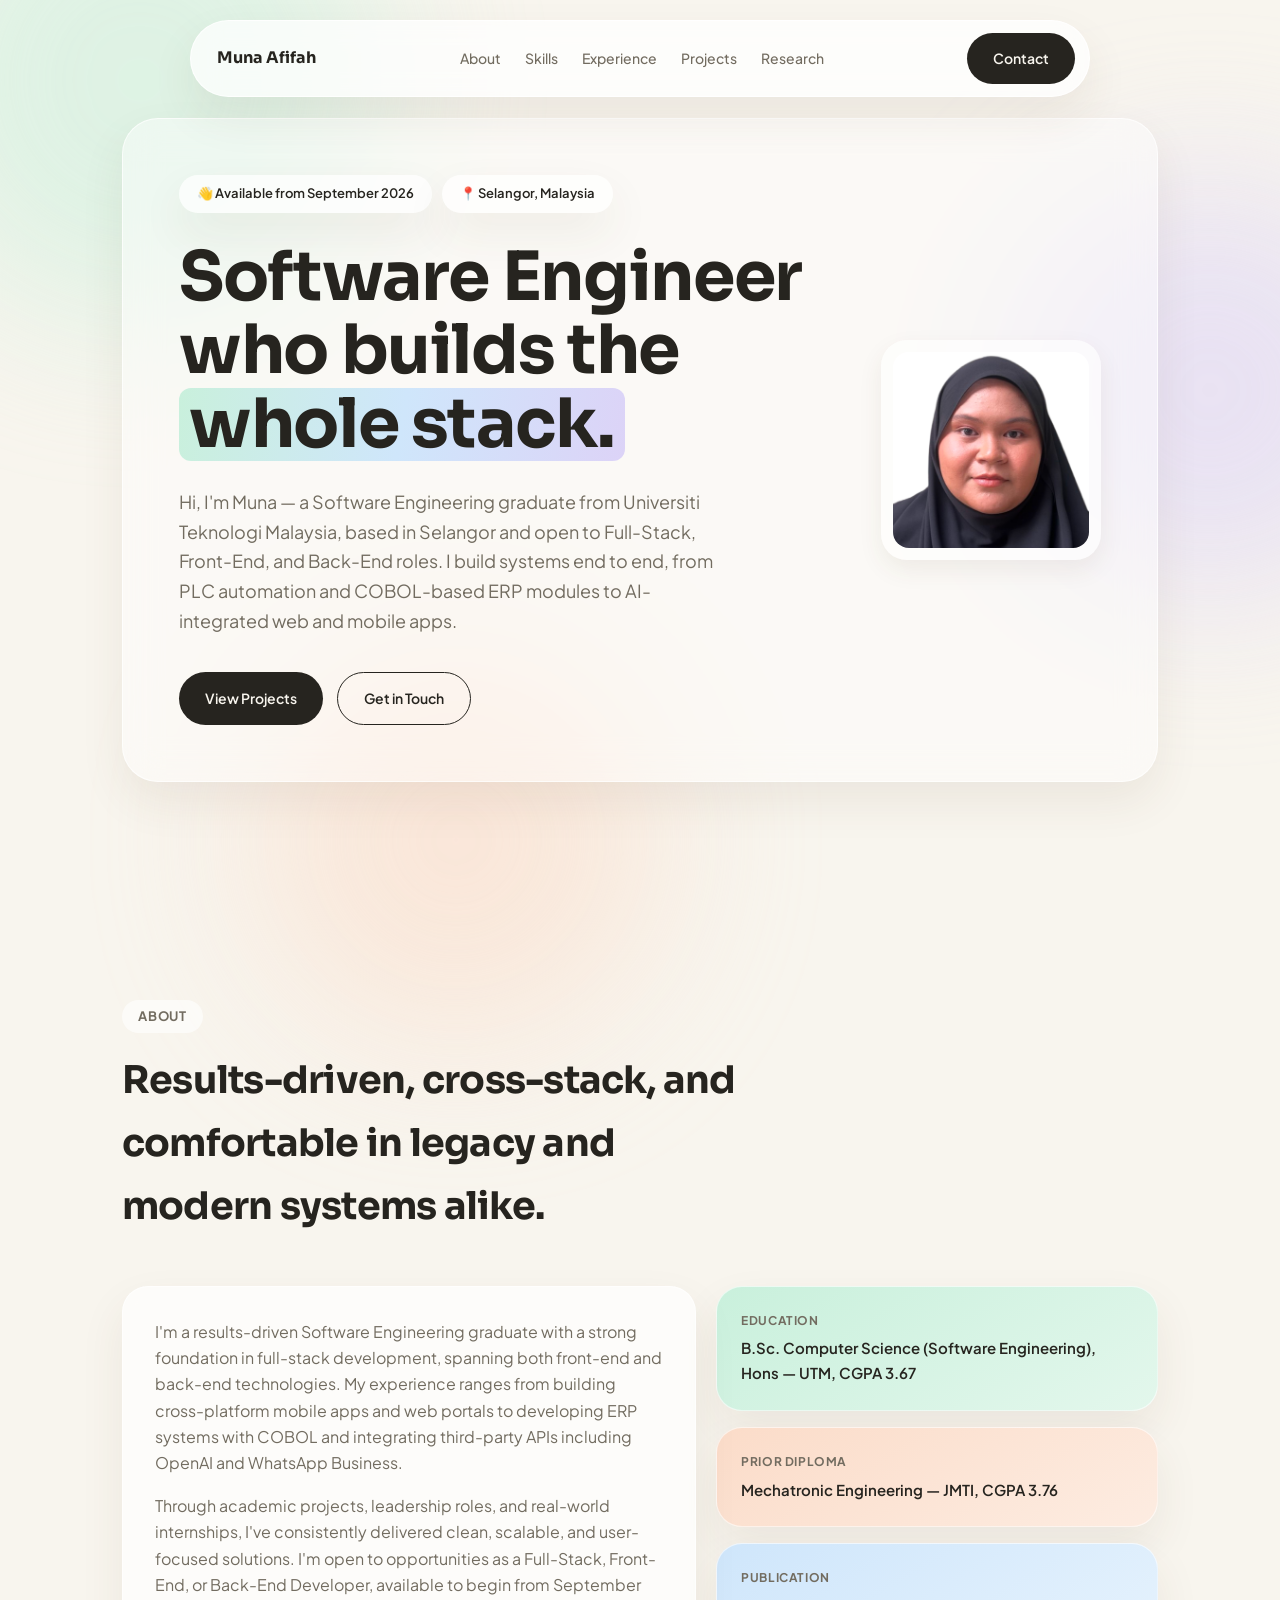
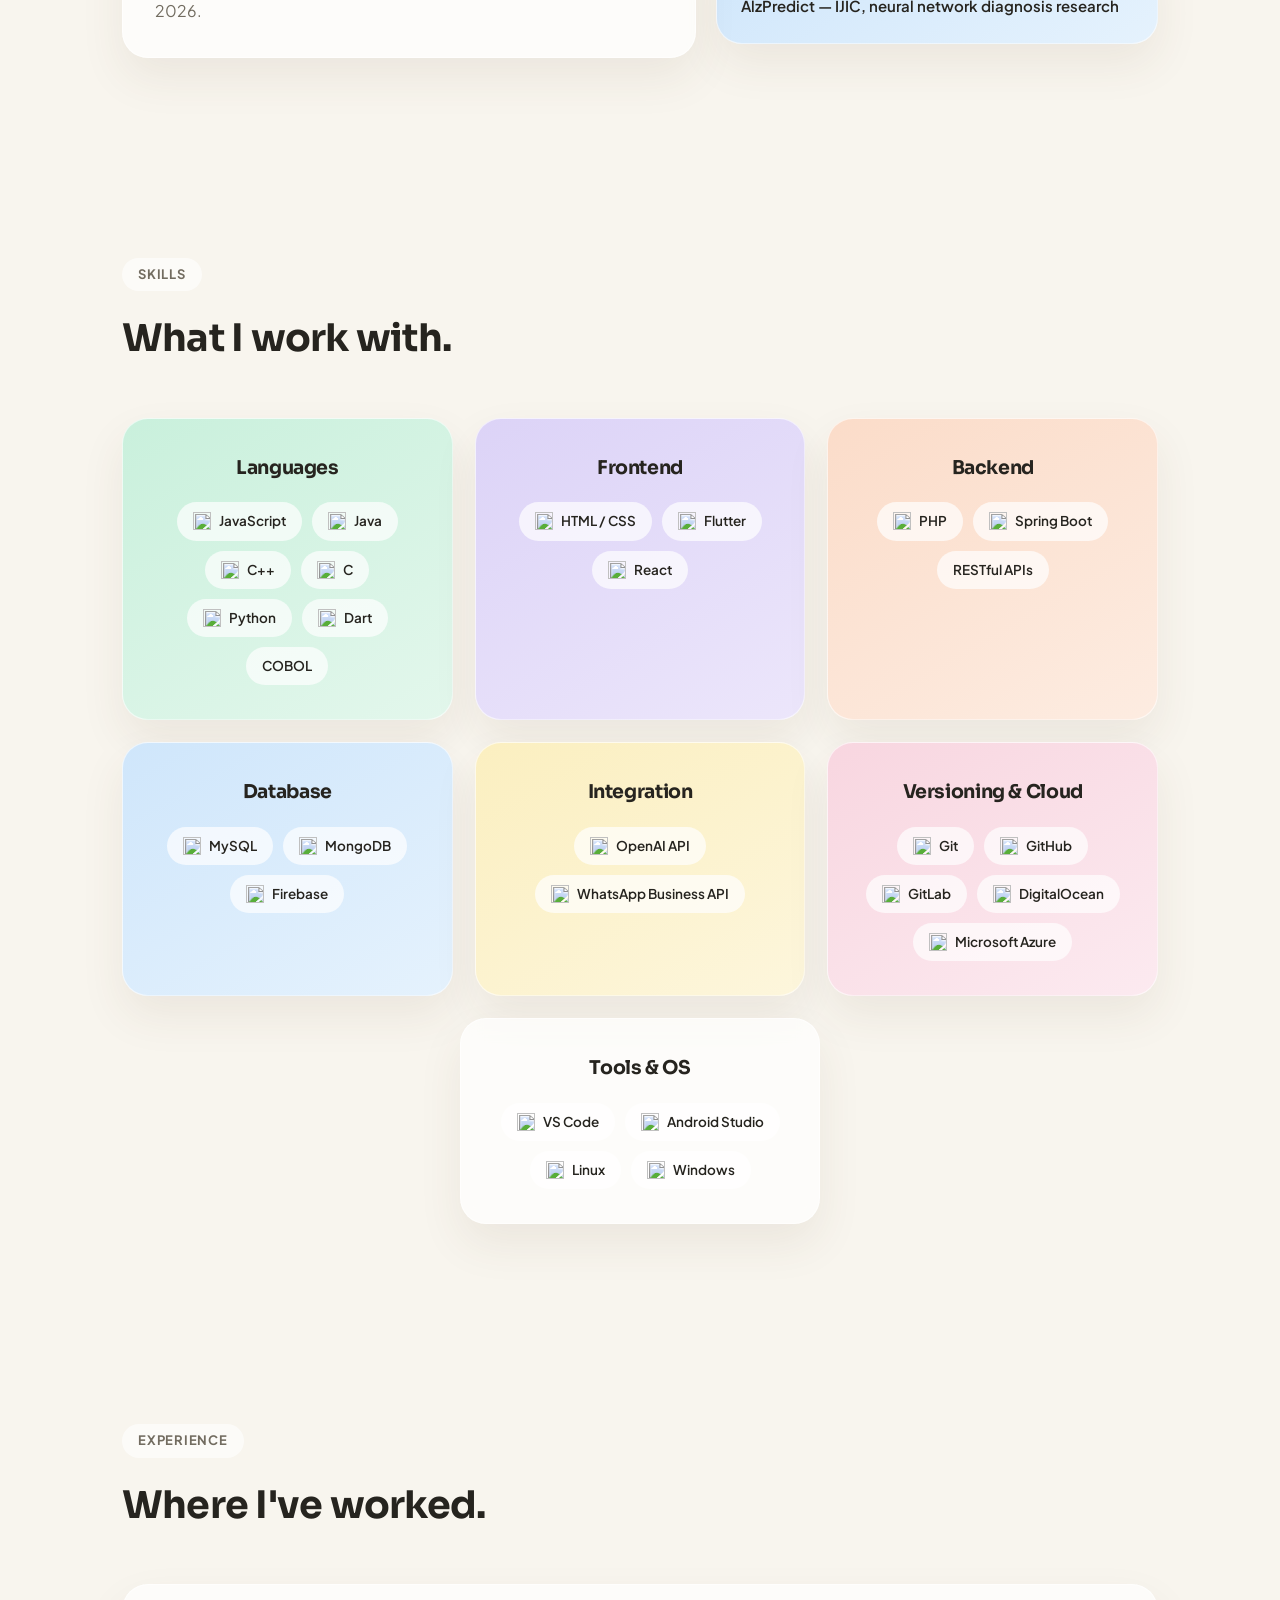
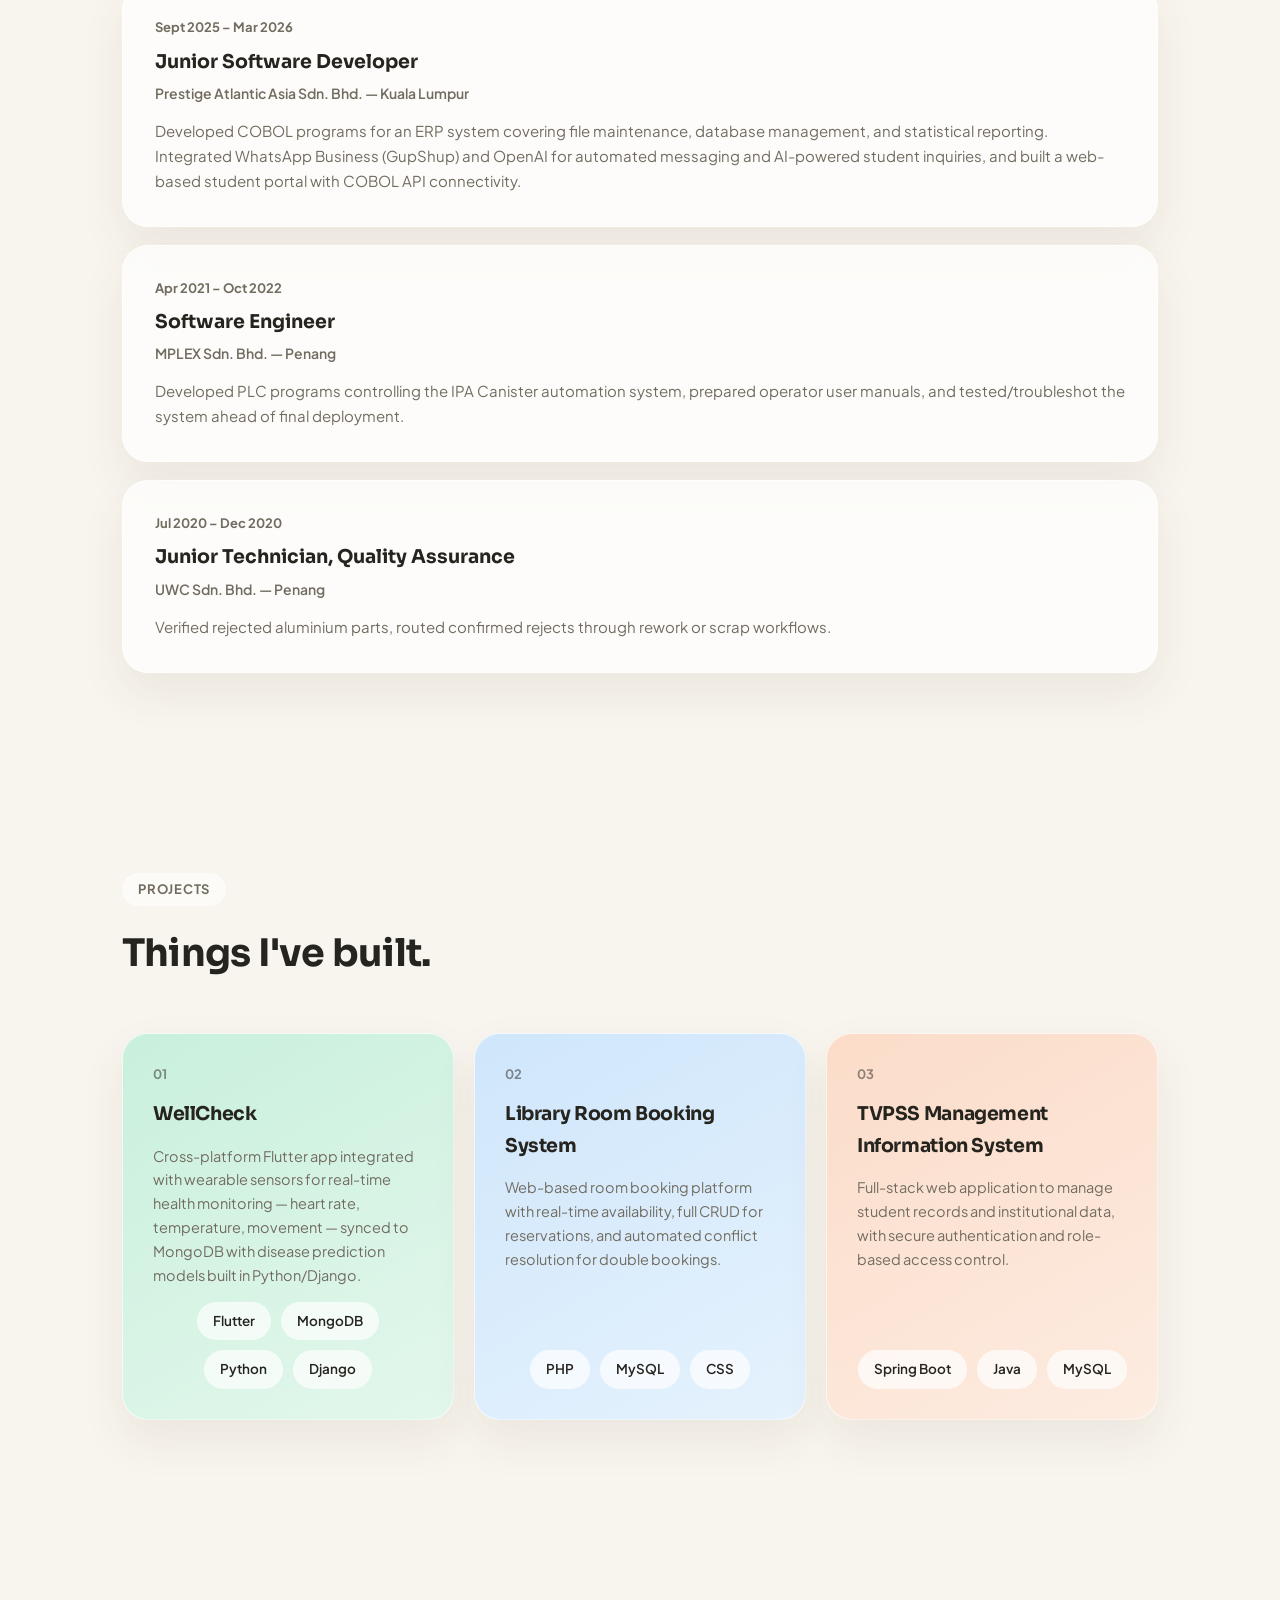
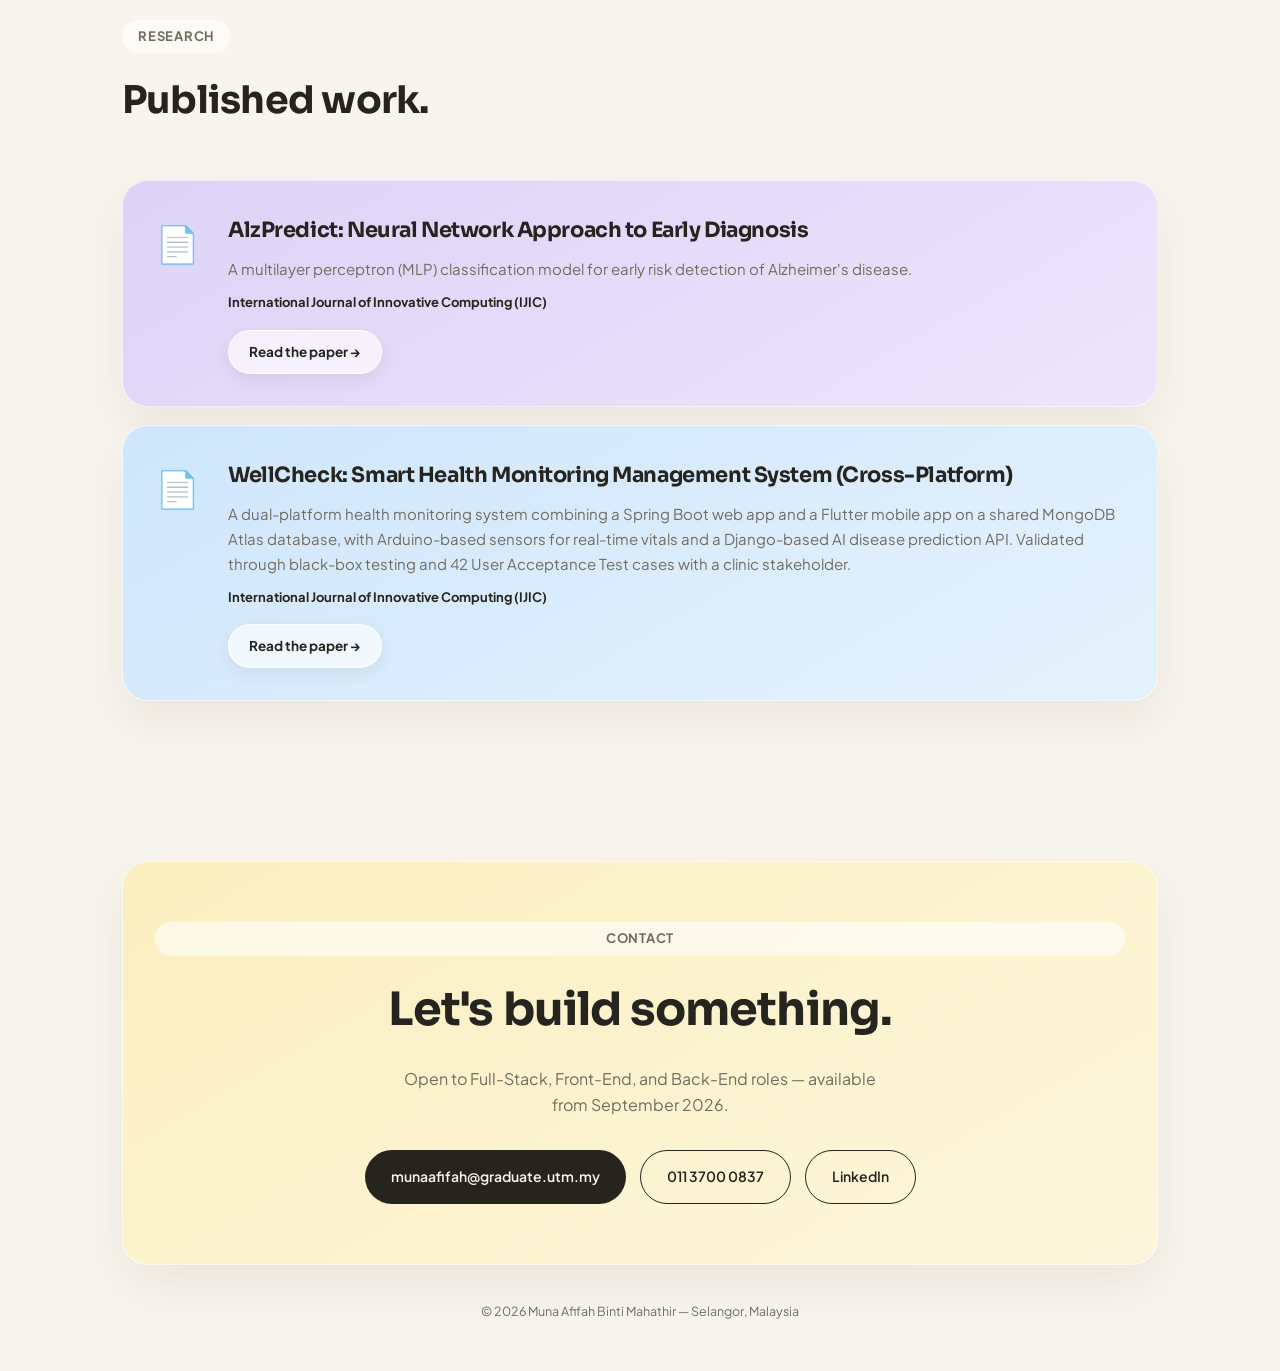
==== index.html @ a83c0d86 "Update index.html" ====
<!DOCTYPE html>
<html lang="en">
<head>
<meta charset="UTF-8">
<meta name="viewport" content="width=device-width, initial-scale=1.0">
<title>Muna Afifah — Software Engineer</title>
<link rel="preconnect" href="https://fonts.googleapis.com">
<link rel="preconnect" href="https://fonts.gstatic.com" crossorigin>
<link href="https://fonts.googleapis.com/css2?family=Sora:wght@500;600;700;800&family=Plus+Jakarta+Sans:wght@400;500;600;700&display=swap" rel="stylesheet">
<link rel="stylesheet" href="style.css">
</head>
<body>

<div class="blob blob-mint"></div>
<div class="blob blob-lav"></div>
<div class="blob blob-peach"></div>

<nav>
  <div class="nav-pill wrap">
    <div class="nav-brand">Muna Afifah</div>
    <div class="nav-links">
      <a href="#about">About</a>
      <a href="#skills">Skills</a>
      <a href="#experience">Experience</a>
      <a href="#projects">Projects</a>
      <a href="#research">Research</a>
    </div>
    <a href="#contact" class="btn btn-dark nav-cta">Contact</a>
    <button class="nav-toggle" id="navToggle" aria-label="Menu">
      <span></span><span></span><span></span>
    </button>
  </div>
  <div class="nav-mobile" id="navMobile">
    <a href="#about">About</a>
    <a href="#skills">Skills</a>
    <a href="#experience">Experience</a>
    <a href="#projects">Projects</a>
    <a href="#research">Research</a>
    <a href="#contact">Contact</a>
  </div>
</nav>

<section class="hero">
  <div class="wrap">
    <div class="hero-card">
      <div class="hero-text">
        <div class="badge-row">
          <div class="eyebrow">👋 Available from September 2026</div>
          <div class="eyebrow">📍 Selangor, Malaysia</div>
        </div>
        <h1>Software Engineer<br>who builds the <span class="highlight">whole stack.</span></h1>
        <p class="lede">Hi, I'm Muna &mdash; a Software Engineering graduate from Universiti Teknologi Malaysia, based in Selangor and open to Full-Stack, Front-End, and Back-End roles. I build systems end to end, from PLC automation and COBOL-based ERP modules to AI-integrated web and mobile apps.</p>
        <div class="cta-row">
          <a href="#projects" class="btn btn-dark">View Projects</a>
          <a href="#contact" class="btn btn-outline">Get in Touch</a>
        </div>
      </div>
      <div class="hero-photo-wrap">
        <img src="photo.png" alt="Muna Afifah" class="hero-photo">
      </div>
    </div>
  </div>
</section>

<section id="about">
  <div class="wrap">
    <div class="section-label">About</div>
    <h2 class="section-title">Results-driven, cross-stack, and comfortable in legacy and modern systems alike.</h2>
    <div class="about-grid">
      <div class="card card-cream about-text">
        <p>I'm a results-driven Software Engineering graduate with a strong foundation in full-stack development, spanning both front-end and back-end technologies. My experience ranges from building cross-platform mobile apps and web portals to developing ERP systems with COBOL and integrating third-party APIs including OpenAI and WhatsApp Business.</p>
        <p>Through academic projects, leadership roles, and real-world internships, I've consistently delivered clean, scalable, and user-focused solutions. I'm open to opportunities as a Full-Stack, Front-End, or Back-End Developer, available to begin from September 2026.</p>
      </div>
      <div class="fact-list">
        <div class="card card-mint fact"><div class="label">Education</div><div class="value">B.Sc. Computer Science (Software Engineering), Hons &mdash; UTM, CGPA 3.67</div></div>
        <div class="card card-peach fact"><div class="label">Prior Diploma</div><div class="value">Mechatronic Engineering &mdash; JMTI, CGPA 3.76</div></div>
        <div class="card card-sky fact"><div class="label">Publication</div><div class="value">AlzPredict &mdash; IJIC, neural network diagnosis research</div></div>
      </div>
    </div>
  </div>
</section>

<section id="skills">
  <div class="wrap">
    <div class="section-label">Skills</div>
    <h2 class="section-title">What I work with.</h2>
    <div class="skill-grid">
      <div class="card card-mint skill-card">
        <h3>Languages</h3>
        <div class="tags logo-tags">
          <span><img src="https://cdn.jsdelivr.net/gh/devicons/devicon/icons/javascript/javascript-original.svg" alt="" class="tag-logo">JavaScript</span>
          <span><img src="https://cdn.jsdelivr.net/gh/devicons/devicon/icons/java/java-original.svg" alt="" class="tag-logo">Java</span>
          <span><img src="https://cdn.jsdelivr.net/gh/devicons/devicon/icons/cplusplus/cplusplus-original.svg" alt="" class="tag-logo">C++</span>
          <span><img src="https://cdn.jsdelivr.net/gh/devicons/devicon/icons/c/c-original.svg" alt="" class="tag-logo">C</span>
          <span><img src="https://cdn.jsdelivr.net/gh/devicons/devicon/icons/python/python-original.svg" alt="" class="tag-logo">Python</span>
          <span><img src="https://cdn.jsdelivr.net/gh/devicons/devicon/icons/dart/dart-original.svg" alt="" class="tag-logo">Dart</span>
          <span>COBOL</span>
        </div>
      </div>
      <div class="card card-lav skill-card">
        <h3>Frontend</h3>
        <div class="tags logo-tags">
          <span><img src="https://cdn.jsdelivr.net/gh/devicons/devicon/icons/html5/html5-original.svg" alt="" class="tag-logo">HTML / CSS</span>
          <span><img src="https://cdn.jsdelivr.net/gh/devicons/devicon/icons/flutter/flutter-original.svg" alt="" class="tag-logo">Flutter</span>
          <span><img src="https://cdn.jsdelivr.net/gh/devicons/devicon/icons/react/react-original.svg" alt="" class="tag-logo">React</span>
        </div>
      </div>
      <div class="card card-peach skill-card">
        <h3>Backend</h3>
        <div class="tags logo-tags">
          <span><img src="https://cdn.jsdelivr.net/gh/devicons/devicon/icons/php/php-original.svg" alt="" class="tag-logo">PHP</span>
          <span><img src="https://cdn.jsdelivr.net/gh/devicons/devicon/icons/spring/spring-original.svg" alt="" class="tag-logo">Spring Boot</span>
          <span>RESTful APIs</span>
        </div>
      </div>
      <div class="card card-sky skill-card">
        <h3>Database</h3>
        <div class="tags logo-tags">
          <span><img src="https://cdn.jsdelivr.net/gh/devicons/devicon/icons/mysql/mysql-original.svg" alt="" class="tag-logo">MySQL</span>
          <span><img src="https://cdn.jsdelivr.net/gh/devicons/devicon/icons/mongodb/mongodb-original.svg" alt="" class="tag-logo">MongoDB</span>
          <span><img src="https://cdn.jsdelivr.net/gh/devicons/devicon/icons/firebase/firebase-plain.svg" alt="" class="tag-logo">Firebase</span>
        </div>
      </div>
      <div class="card card-butter skill-card">
        <h3>Integration</h3>
        <div class="tags logo-tags">
          <span><img src="https://api.iconify.design/simple-icons/openai.svg?color=%23000000" alt="" class="tag-logo">OpenAI API</span>
          <span><img src="https://cdn.simpleicons.org/whatsapp/25D366" alt="" class="tag-logo">WhatsApp Business API</span>
        </div>
      </div>
      <div class="card card-blush skill-card">
        <h3>Versioning &amp; Cloud</h3>
        <div class="tags logo-tags">
          <span><img src="https://cdn.simpleicons.org/git/F05032" alt="" class="tag-logo">Git</span>
          <span><img src="https://cdn.simpleicons.org/github/181717" alt="" class="tag-logo">GitHub</span>
          <span><img src="https://cdn.simpleicons.org/gitlab/FC6D26" alt="" class="tag-logo">GitLab</span>
          <span><img src="https://cdn.simpleicons.org/digitalocean/0080FF" alt="" class="tag-logo">DigitalOcean</span>
          <span><img src="https://cdn.jsdelivr.net/gh/devicons/devicon/icons/azure/azure-original.svg" alt="" class="tag-logo">Microsoft Azure</span>
        </div>
      </div>
      <div class="card card-cream skill-card">
        <h3>Tools &amp; OS</h3>
        <div class="tags logo-tags">
          <span><img src="https://cdn.jsdelivr.net/gh/devicons/devicon/icons/vscode/vscode-original.svg" alt="" class="tag-logo">VS Code</span>
          <span><img src="https://cdn.jsdelivr.net/gh/devicons/devicon/icons/androidstudio/androidstudio-plain.svg" alt="" class="tag-logo">Android Studio</span>
          <span><img src="https://cdn.jsdelivr.net/gh/devicons/devicon/icons/linux/linux-original.svg" alt="" class="tag-logo">Linux</span>
          <span><img src="https://cdn.jsdelivr.net/gh/devicons/devicon/icons/windows11/windows11-original.svg" alt="" class="tag-logo">Windows</span>
        </div>
      </div>
    </div>
  </div>
</section>

<section id="experience">
  <div class="wrap">
    <div class="section-label">Experience</div>
    <h2 class="section-title">Where I've worked.</h2>
    <div class="timeline">
      <div class="card card-cream tl-item">
        <div class="tl-date">Sept 2025 &ndash; Mar 2026</div>
        <div class="tl-role">Junior Software Developer</div>
        <div class="tl-org">Prestige Atlantic Asia Sdn. Bhd. &mdash; Kuala Lumpur</div>
        <p class="tl-desc">Developed COBOL programs for an ERP system covering file maintenance, database management, and statistical reporting. Integrated WhatsApp Business (GupShup) and OpenAI for automated messaging and AI-powered student inquiries, and built a web-based student portal with COBOL API connectivity.</p>
      </div>
      <div class="card card-cream tl-item">
        <div class="tl-date">Apr 2021 &ndash; Oct 2022</div>
        <div class="tl-role">Software Engineer</div>
        <div class="tl-org">MPLEX Sdn. Bhd. &mdash; Penang</div>
        <p class="tl-desc">Developed PLC programs controlling the IPA Canister automation system, prepared operator user manuals, and tested/troubleshot the system ahead of final deployment.</p>
      </div>
      <div class="card card-cream tl-item">
        <div class="tl-date">Jul 2020 &ndash; Dec 2020</div>
        <div class="tl-role">Junior Technician, Quality Assurance</div>
        <div class="tl-org">UWC Sdn. Bhd. &mdash; Penang</div>
        <p class="tl-desc">Verified rejected aluminium parts, routed confirmed rejects through rework or scrap workflows.</p>
      </div>
    </div>
  </div>
</section>

<section id="projects">
  <div class="wrap">
    <div class="section-label">Projects</div>
    <h2 class="section-title">Things I've built.</h2>
    <div class="project-grid">
      <div class="card card-mint project-card">
        <div class="project-num">01</div>
        <h3>WellCheck</h3>
        <p>Cross-platform Flutter app integrated with wearable sensors for real-time health monitoring &mdash; heart rate, temperature, movement &mdash; synced to MongoDB with disease prediction models built in Python/Django.</p>
        <div class="tags"><span>Flutter</span><span>MongoDB</span><span>Python</span><span>Django</span></div>
      </div>
      <div class="card card-sky project-card">
        <div class="project-num">02</div>
        <h3>Library Room Booking System</h3>
        <p>Web-based room booking platform with real-time availability, full CRUD for reservations, and automated conflict resolution for double bookings.</p>
        <div class="tags"><span>PHP</span><span>MySQL</span><span>CSS</span></div>
      </div>
      <div class="card card-peach project-card">
        <div class="project-num">03</div>
        <h3>TVPSS Management Information System</h3>
        <p>Full-stack web application to manage student records and institutional data, with secure authentication and role-based access control.</p>
        <div class="tags"><span>Spring Boot</span><span>Java</span><span>MySQL</span></div>
      </div>
    </div>
  </div>
</section>

<section id="research">
  <div class="wrap">
    <div class="section-label">Research</div>
    <h2 class="section-title">Published work.</h2>
    <div class="research-list">
      <div class="card card-lav research-box">
        <div class="research-icon">📄</div>
        <div>
          <h3>AlzPredict: Neural Network Approach to Early Diagnosis</h3>
          <p>A multilayer perceptron (MLP) classification model for early risk detection of Alzheimer's disease.</p>
          <div class="journal">International Journal of Innovative Computing (IJIC)</div>
          <a href="alzpredict.pdf" target="_blank" rel="noopener" class="paper-link">Read the paper &rarr;</a>
        </div>
      </div>
      <div class="card card-sky research-box">
        <div class="research-icon">📄</div>
        <div>
          <h3>WellCheck: Smart Health Monitoring Management System (Cross-Platform)</h3>
          <p>A dual-platform health monitoring system combining a Spring Boot web app and a Flutter mobile app on a shared MongoDB Atlas database, with Arduino-based sensors for real-time vitals and a Django-based AI disease prediction API. Validated through black-box testing and 42 User Acceptance Test cases with a clinic stakeholder.</p>
          <div class="journal">International Journal of Innovative Computing (IJIC)</div>
          <a href="wellcheck.pdf" target="_blank" rel="noopener" class="paper-link">Read the paper &rarr;</a>
        </div>
      </div>
    </div>
  </div>
</section>

<footer id="contact">
  <div class="wrap">
    <div class="card card-butter contact-card">
      <div class="section-label" style="justify-content:center; display:flex;">Contact</div>
      <h2>Let's build something.</h2>
      <p class="lede">Open to Full-Stack, Front-End, and Back-End roles &mdash; available from September 2026.</p>
      <div class="contact-links">
        <a href="mailto:munaafifah@graduate.utm.my" class="btn btn-dark">munaafifah@graduate.utm.my</a>
        <a href="tel:+60113700837" class="btn btn-outline">011 3700 0837</a>
        <a href="https://www.linkedin.com/in/munaafifah" target="_blank" rel="noopener" class="btn btn-outline">LinkedIn</a>
      </div>
    </div>
    <div class="foot-note">&copy; 2026 Muna Afifah Binti Mahathir &mdash; Selangor, Malaysia</div>
  </div>
</footer>

<script src="script.js"></script>
</body>
</html>
---- style.css ----
:root{
  --cream:#f8f5ee;
  --cream-2:#f1ece0;
  --ink:#26241f;
  --ink-soft:#726c60;
  --mint:#c9f0dc;
  --mint-2:#e3f7ec;
  --lav:#dcd3f7;
  --lav-2:#ece6fb;
  --peach:#fbdcc9;
  --peach-2:#fdece1;
  --sky:#cfe6fb;
  --sky-2:#e5f2fd;
  --butter:#fbefc0;
  --butter-2:#fdf6dc;
  --blush:#f8d6e0;
  --blush-2:#fceaf0;
  --shadow:0 20px 45px rgba(90,70,40,0.08);
}
*{box-sizing:border-box; margin:0; padding:0;}
html{scroll-behavior:smooth;}
body{
  background:var(--cream);
  color:var(--ink);
  font-family:'Plus Jakarta Sans', sans-serif;
  font-size:16px;
  line-height:1.65;
  overflow-x:hidden;
  position:relative;
}
h1,h2,h3{font-family:'Sora', sans-serif; letter-spacing:-0.02em; font-weight:700;}
a{color:inherit; text-decoration:none;}
.wrap{max-width:1100px; margin:0 auto; padding:0 32px; position:relative; z-index:2;}
::selection{background:var(--mint); color:var(--ink);}

/* soft background blobs */
.blob{position:fixed; border-radius:50%; filter:blur(80px); z-index:0; opacity:0.55;}
.blob-mint{width:480px; height:480px; background:var(--mint); top:-160px; left:-100px;}
.blob-lav{width:420px; height:420px; background:var(--lav); top:20%; right:-140px;}
.blob-peach{width:400px; height:400px; background:var(--peach); bottom:-140px; left:20%;}

/* cards */
.card{
  border-radius:26px; padding:32px; box-shadow:var(--shadow);
  border:1px solid rgba(255,255,255,0.6);
  transition:transform 0.3s ease, box-shadow 0.3s ease;
}
.card-cream{background:rgba(255,255,255,0.7); backdrop-filter:blur(10px);}
.card-mint{background:linear-gradient(150deg, var(--mint), var(--mint-2));}
.card-lav{background:linear-gradient(150deg, var(--lav), var(--lav-2));}
.card-peach{background:linear-gradient(150deg, var(--peach), var(--peach-2));}
.card-sky{background:linear-gradient(150deg, var(--sky), var(--sky-2));}
.card-butter{background:linear-gradient(150deg, var(--butter), var(--butter-2));}
.card-blush{background:linear-gradient(150deg, var(--blush), var(--blush-2));}

/* NAV */
nav{position:fixed; top:20px; left:0; right:0; z-index:100;}
.nav-pill{
  display:flex; align-items:center; justify-content:space-between; gap:24px;
  background:rgba(255,255,255,0.75); backdrop-filter:blur(14px);
  border:1px solid rgba(255,255,255,0.8);
  border-radius:100px; padding:12px 14px 12px 26px; box-shadow:var(--shadow);
  max-width:900px;
}
.nav-brand{font-family:'Sora'; font-weight:700; font-size:16px;}
.nav-links{display:flex; gap:24px; font-size:14px; font-weight:500; flex-grow:1; justify-content:center;}
.nav-links a{color:var(--ink-soft); transition:color 0.2s;}
.nav-links a:hover{color:var(--ink);}
.nav-cta{padding:10px 22px; font-size:14px;}
.nav-toggle{display:none; flex-direction:column; gap:5px; background:none; border:none; cursor:pointer; padding:8px;}
.nav-toggle span{width:20px; height:2px; background:var(--ink); border-radius:2px;}
.nav-mobile{
  display:none; flex-direction:column; gap:4px; margin:8px 16px 0;
  background:rgba(255,255,255,0.9); backdrop-filter:blur(14px);
  border-radius:20px; padding:14px; box-shadow:var(--shadow);
}
.nav-mobile a{padding:10px 14px; border-radius:12px; font-weight:600; font-size:15px;}
.nav-mobile a:hover{background:var(--mint-2);}
.nav-mobile.open{display:flex;}

@media(max-width:820px){
  .nav-links{display:none;}
  .nav-cta{display:none;}
  .nav-toggle{display:flex;}
}

/* buttons */
.btn{
  font-family:'Plus Jakarta Sans'; font-weight:600; font-size:14px;
  padding:14px 26px; border-radius:100px; display:inline-flex; align-items:center; gap:8px;
  transition:transform 0.2s ease, box-shadow 0.2s ease;
}
.btn-dark{background:var(--ink); color:var(--cream);}
.btn-dark:hover{transform:translateY(-2px); box-shadow:0 12px 24px rgba(38,36,31,0.25);}
.btn-outline{border:1.5px solid var(--ink); color:var(--ink); background:transparent;}
.btn-outline:hover{background:var(--ink); color:var(--cream); transform:translateY(-2px);}

/* HERO */
.hero{min-height:100vh; display:flex; flex-direction:column; justify-content:center; padding-top:100px;}
.hero-card{
  display:flex; align-items:center; justify-content:space-between; gap:40px;
  background:rgba(255,255,255,0.45);
  backdrop-filter:blur(18px);
  border:1px solid rgba(255,255,255,0.7);
  border-radius:36px;
  padding:56px;
  box-shadow:var(--shadow);
}
.hero-text{flex:1; min-width:0;}
.badge-row{display:flex; gap:10px; flex-wrap:wrap; margin-bottom:28px;}
.hero-photo-wrap{
  flex-shrink:0; width:220px; padding:12px; border-radius:26px;
  background:rgba(255,255,255,0.6);
  box-shadow:0 10px 24px rgba(90,70,40,0.08);
}
.hero-photo{width:100%; aspect-ratio:1/1; object-fit:cover; display:block; border-radius:16px;}
@media(max-width:900px){
  .hero-card{flex-direction:column; padding:36px 28px;}
  .hero-photo-wrap{width:160px; order:-1;}
}
.eyebrow{
  display:inline-flex; align-items:center; gap:8px; background:rgba(255,255,255,0.7);
  padding:8px 18px; border-radius:100px; font-size:13px; font-weight:600;
  box-shadow:var(--shadow); width:fit-content;
}
.hero h1{font-size:clamp(38px,7vw,68px); line-height:1.08; margin-bottom:26px;}
.highlight{background:linear-gradient(100deg, var(--mint) 0%, var(--sky) 50%, var(--lav) 100%); padding:0 10px; border-radius:12px; display:inline-block;}
.hero p.lede{max-width:560px; font-size:18px; color:var(--ink-soft); margin-bottom:36px;}
.cta-row{display:flex; gap:14px; flex-wrap:wrap;}

/* SECTIONS */
section{padding:100px 0;}
.section-label{
  display:inline-block; font-size:13px; font-weight:700; text-transform:uppercase; letter-spacing:0.06em;
  color:var(--ink-soft); background:rgba(255,255,255,0.6); padding:6px 16px; border-radius:100px; margin-bottom:16px;
}
.section-title{font-size:clamp(28px,4vw,38px); margin-bottom:48px; max-width:640px;}

/* ABOUT */
.about-grid{display:grid; grid-template-columns:1.3fr 1fr; gap:20px; align-items:start;}
.about-text p{font-size:16px; color:var(--ink-soft); margin-bottom:16px;}
.about-text p:last-child{margin-bottom:0;}
.fact-list{display:flex; flex-direction:column; gap:16px;}
.fact{padding:24px;}
.fact:hover{transform:translateY(-4px);}
.fact .label{font-size:12px; font-weight:700; text-transform:uppercase; letter-spacing:0.05em; color:var(--ink-soft); margin-bottom:6px;}
.fact .value{font-size:15px; font-weight:600;}
@media(max-width:768px){.about-grid{grid-template-columns:1fr;}}

/* SKILLS */
.skill-grid{display:flex; flex-wrap:wrap; justify-content:center; gap:22px;}
.skill-card{padding:34px; flex:1 1 320px; max-width:360px; text-align:center;}
.skill-card:hover{transform:translateY(-6px);}
.skill-card h3{font-size:19px; margin-bottom:18px;}
.tags{display:flex; flex-wrap:wrap; gap:10px; justify-content:center;}
.tags span{
  font-size:13.5px; font-weight:600; padding:8px 16px; border-radius:100px;
  background:rgba(255,255,255,0.7); color:var(--ink);
  display:inline-flex; align-items:center; gap:8px;
}
.tag-logo{width:18px; height:18px; object-fit:contain; flex-shrink:0;}
@media(max-width:640px){.skill-card{flex:1 1 100%; max-width:100%;}}

/* EXPERIENCE */
.timeline{display:flex; flex-direction:column; gap:18px;}
.tl-item:hover{transform:translateY(-4px);}
.tl-date{font-size:13px; font-weight:700; color:var(--ink-soft); margin-bottom:8px;}
.tl-role{font-family:'Sora'; font-size:19px; font-weight:700; margin-bottom:4px;}
.tl-org{font-size:14px; font-weight:600; color:var(--ink-soft); margin-bottom:14px;}
.tl-desc{color:var(--ink-soft); font-size:15px;}

/* PROJECTS */
.project-grid{display:grid; grid-template-columns:repeat(3,1fr); gap:20px;}
.project-card{padding:30px; display:flex; flex-direction:column; gap:14px;}
.project-card:hover{transform:translateY(-8px);}
.project-num{font-size:13px; font-weight:700; opacity:0.5;}
.project-card h3{font-size:19px;}
.project-card p{font-size:14.5px; color:var(--ink-soft); flex-grow:1;}
@media(max-width:900px){.project-grid{grid-template-columns:1fr;}}

/* RESEARCH */
.research-list{display:flex; flex-direction:column; gap:18px;}
.research-box{display:flex; gap:28px; align-items:flex-start;}
.research-box:hover{transform:translateY(-4px);}
.research-icon{font-size:36px;}
.research-box h3{font-size:21px; margin-bottom:10px;}
.research-box p{color:var(--ink-soft); font-size:15px; margin-bottom:10px;}
.journal{font-size:13px; font-weight:700;}
.paper-link{
  display:inline-flex; align-items:center; gap:8px; margin-top:16px;
  font-size:13.5px; font-weight:700; color:var(--ink);
  background:rgba(255,255,255,0.65);
  border:1.5px solid rgba(255,255,255,0.9);
  padding:10px 20px; border-radius:100px;
  box-shadow:0 6px 16px rgba(90,70,40,0.08);
  transition:transform 0.2s ease, background 0.2s ease, gap 0.2s ease;
}
.paper-link:hover{background:var(--ink); color:var(--cream); transform:translateY(-2px); gap:12px;}
@media(max-width:640px){.research-box{flex-direction:column;}}

/* FOOTER */
footer{padding:60px 0 50px;}
.contact-card{text-align:center; padding:60px 32px;}
.contact-card h2{font-size:clamp(30px,5vw,46px); margin-bottom:18px;}
.contact-card .lede{color:var(--ink-soft); max-width:480px; margin:0 auto 32px;}
.contact-links{display:flex; justify-content:center; gap:14px; flex-wrap:wrap;}
.foot-note{text-align:center; font-size:12.5px; color:var(--ink-soft); margin-top:36px;}

@media (prefers-reduced-motion: reduce){
  *{animation:none !important; transition:none !important;}
}
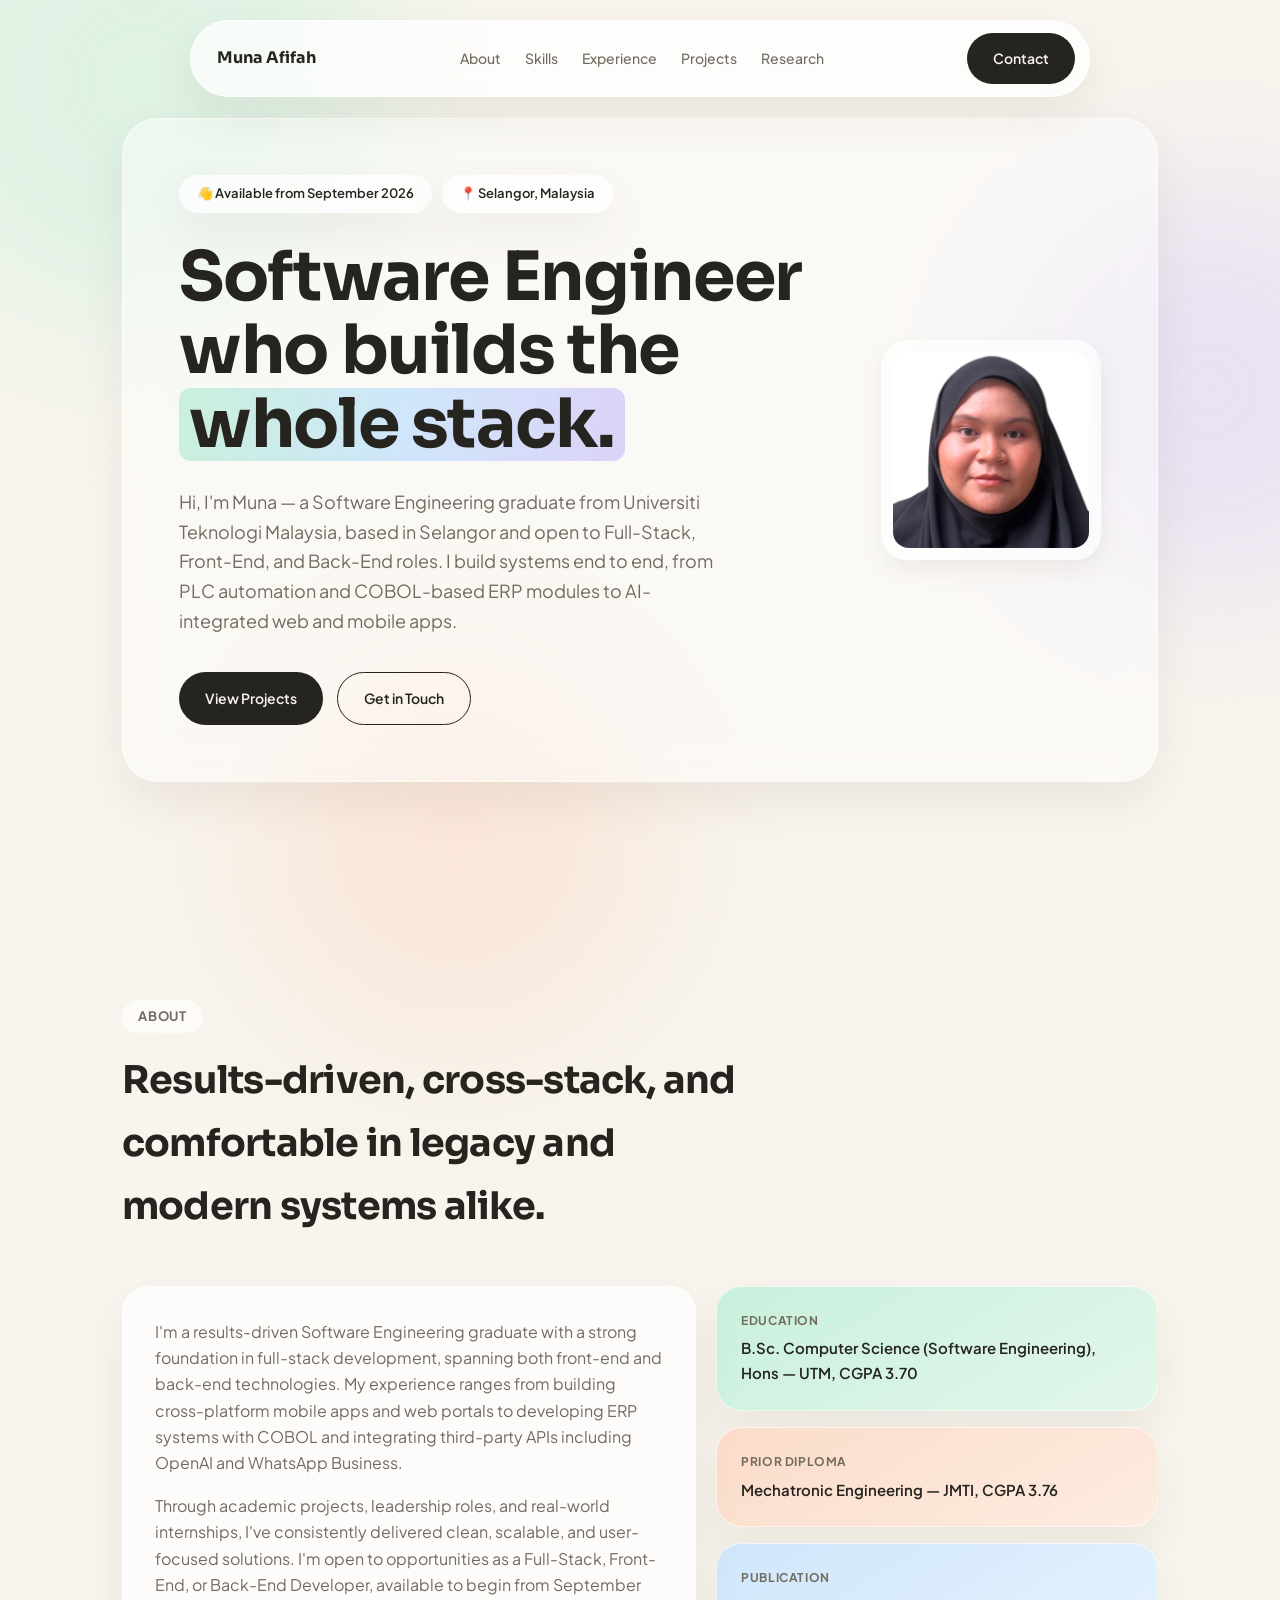
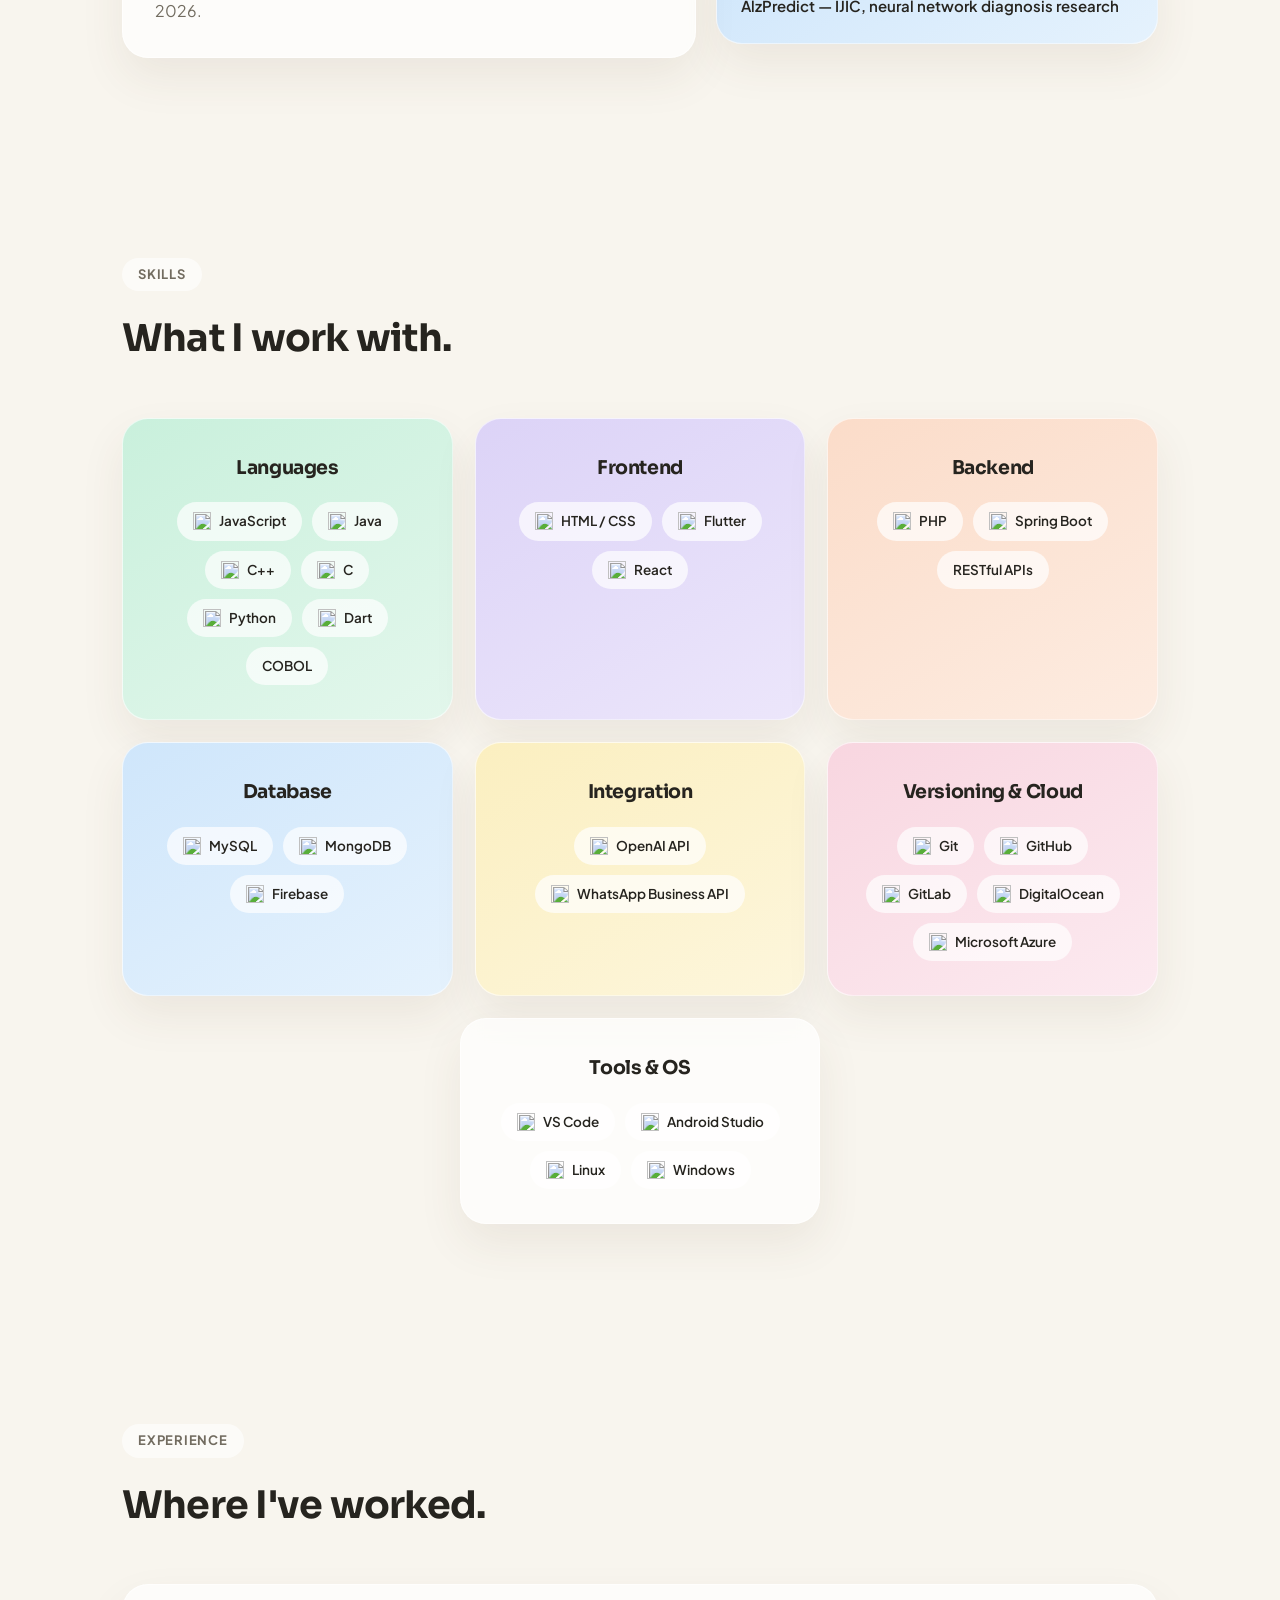
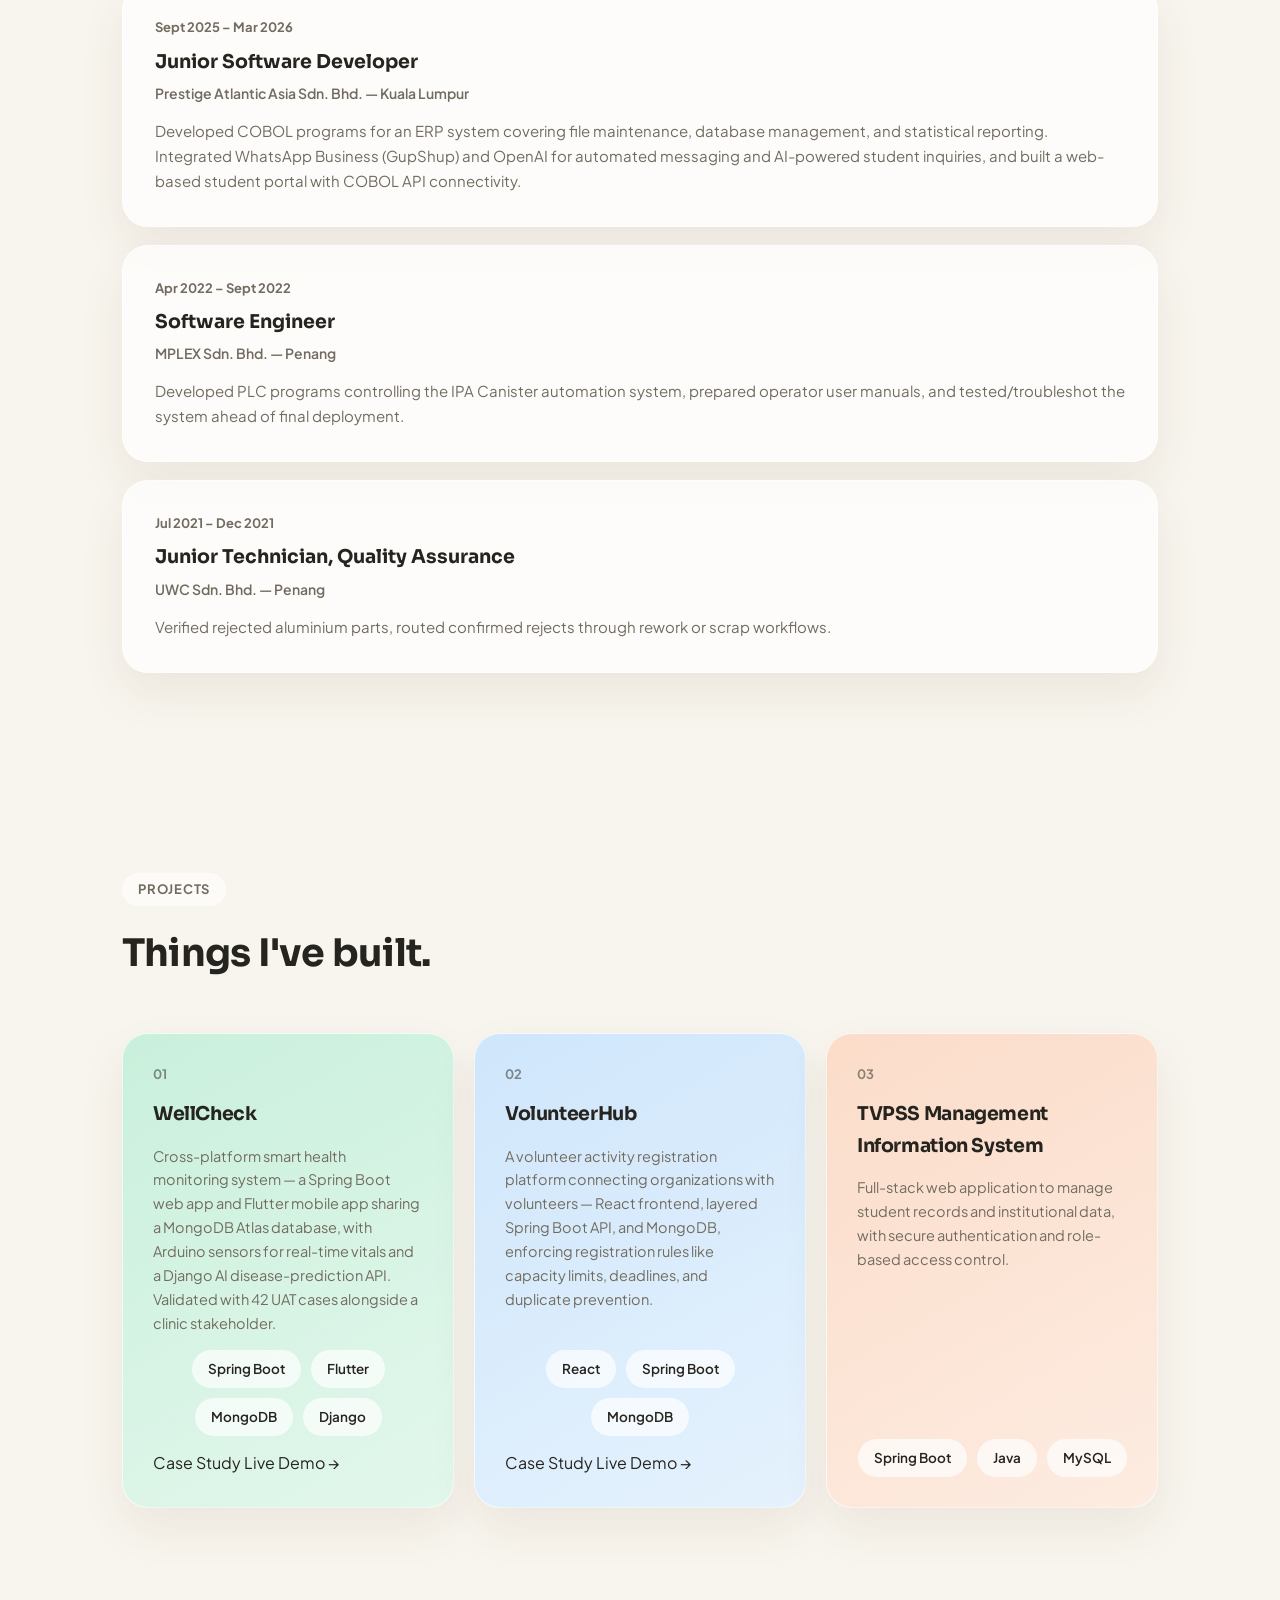
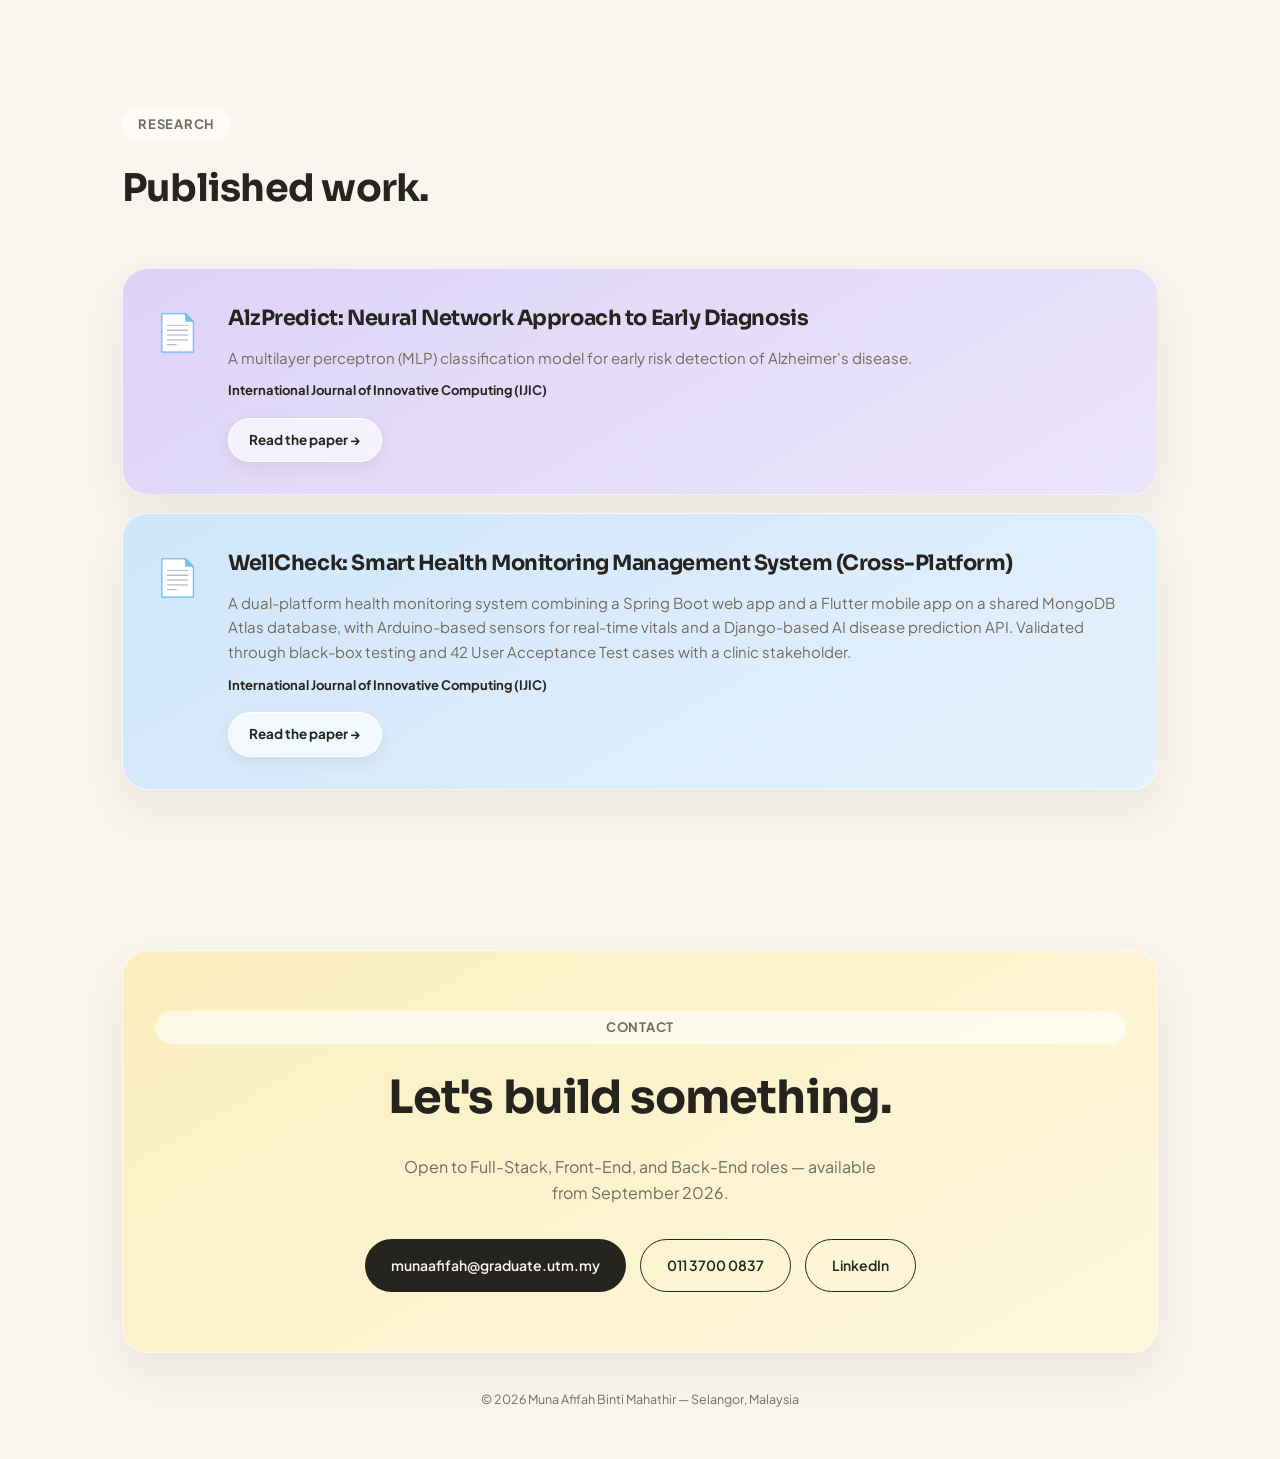
==== commit d9adbf89: "Revise education details and project descriptions Updated educational qualifications and project des" ====
--- a/index.html
+++ b/index.html
@@ -72,7 +72,7 @@
         <p>Through academic projects, leadership roles, and real-world internships, I've consistently delivered clean, scalable, and user-focused solutions. I'm open to opportunities as a Full-Stack, Front-End, or Back-End Developer, available to begin from September 2026.</p>
       </div>
       <div class="fact-list">
-        <div class="card card-mint fact"><div class="label">Education</div><div class="value">B.Sc. Computer Science (Software Engineering), Hons &mdash; UTM, CGPA 3.67</div></div>
+        <div class="card card-mint fact"><div class="label">Education</div><div class="value">B.Sc. Computer Science (Software Engineering), Hons &mdash; UTM, CGPA 3.70</div></div>
         <div class="card card-peach fact"><div class="label">Prior Diploma</div><div class="value">Mechatronic Engineering &mdash; JMTI, CGPA 3.76</div></div>
         <div class="card card-sky fact"><div class="label">Publication</div><div class="value">AlzPredict &mdash; IJIC, neural network diagnosis research</div></div>
       </div>
@@ -163,13 +163,13 @@
         <p class="tl-desc">Developed COBOL programs for an ERP system covering file maintenance, database management, and statistical reporting. Integrated WhatsApp Business (GupShup) and OpenAI for automated messaging and AI-powered student inquiries, and built a web-based student portal with COBOL API connectivity.</p>
       </div>
       <div class="card card-cream tl-item">
-        <div class="tl-date">Apr 2021 &ndash; Oct 2022</div>
+        <div class="tl-date">Apr 2022 &ndash; Sept 2022</div>
         <div class="tl-role">Software Engineer</div>
         <div class="tl-org">MPLEX Sdn. Bhd. &mdash; Penang</div>
         <p class="tl-desc">Developed PLC programs controlling the IPA Canister automation system, prepared operator user manuals, and tested/troubleshot the system ahead of final deployment.</p>
       </div>
       <div class="card card-cream tl-item">
-        <div class="tl-date">Jul 2020 &ndash; Dec 2020</div>
+        <div class="tl-date">Jul 2021 &ndash; Dec 2021</div>
         <div class="tl-role">Junior Technician, Quality Assurance</div>
         <div class="tl-org">UWC Sdn. Bhd. &mdash; Penang</div>
         <p class="tl-desc">Verified rejected aluminium parts, routed confirmed rejects through rework or scrap workflows.</p>
@@ -186,14 +186,22 @@
       <div class="card card-mint project-card">
         <div class="project-num">01</div>
         <h3>WellCheck</h3>
-        <p>Cross-platform Flutter app integrated with wearable sensors for real-time health monitoring &mdash; heart rate, temperature, movement &mdash; synced to MongoDB with disease prediction models built in Python/Django.</p>
-        <div class="tags"><span>Flutter</span><span>MongoDB</span><span>Python</span><span>Django</span></div>
+        <p>Cross-platform smart health monitoring system &mdash; a Spring Boot web app and Flutter mobile app sharing a MongoDB Atlas database, with Arduino sensors for real-time vitals and a Django AI disease-prediction API. Validated with 42 UAT cases alongside a clinic stakeholder.</p>
+        <div class="tags"><span>Spring Boot</span><span>Flutter</span><span>MongoDB</span><span>Django</span></div>
+        <div class="project-links">
+          <a href="project-wellcheck.html" class="link-case">Case Study</a>
+          <a href="https://wellcheck-springboot-b9fmadb2aqetdgcw.eastasia-01.azurewebsites.net" target="_blank" rel="noopener" class="link-live">Live Demo &rarr;</a>
+        </div>
       </div>
       <div class="card card-sky project-card">
         <div class="project-num">02</div>
-        <h3>Library Room Booking System</h3>
-        <p>Web-based room booking platform with real-time availability, full CRUD for reservations, and automated conflict resolution for double bookings.</p>
-        <div class="tags"><span>PHP</span><span>MySQL</span><span>CSS</span></div>
+        <h3>VolunteerHub</h3>
+        <p>A volunteer activity registration platform connecting organizations with volunteers &mdash; React frontend, layered Spring Boot API, and MongoDB, enforcing registration rules like capacity limits, deadlines, and duplicate prevention.</p>
+        <div class="tags"><span>React</span><span>Spring Boot</span><span>MongoDB</span></div>
+        <div class="project-links">
+          <a href="project-volunteerhub.html" class="link-case">Case Study</a>
+          <a href="https://volunteerhub-d6ghhxhrbrbbb7gg.eastasia-01.azurewebsites.net/" target="_blank" rel="noopener" class="link-live">Live Demo &rarr;</a>
+        </div>
       </div>
       <div class="card card-peach project-card">
         <div class="project-num">03</div>
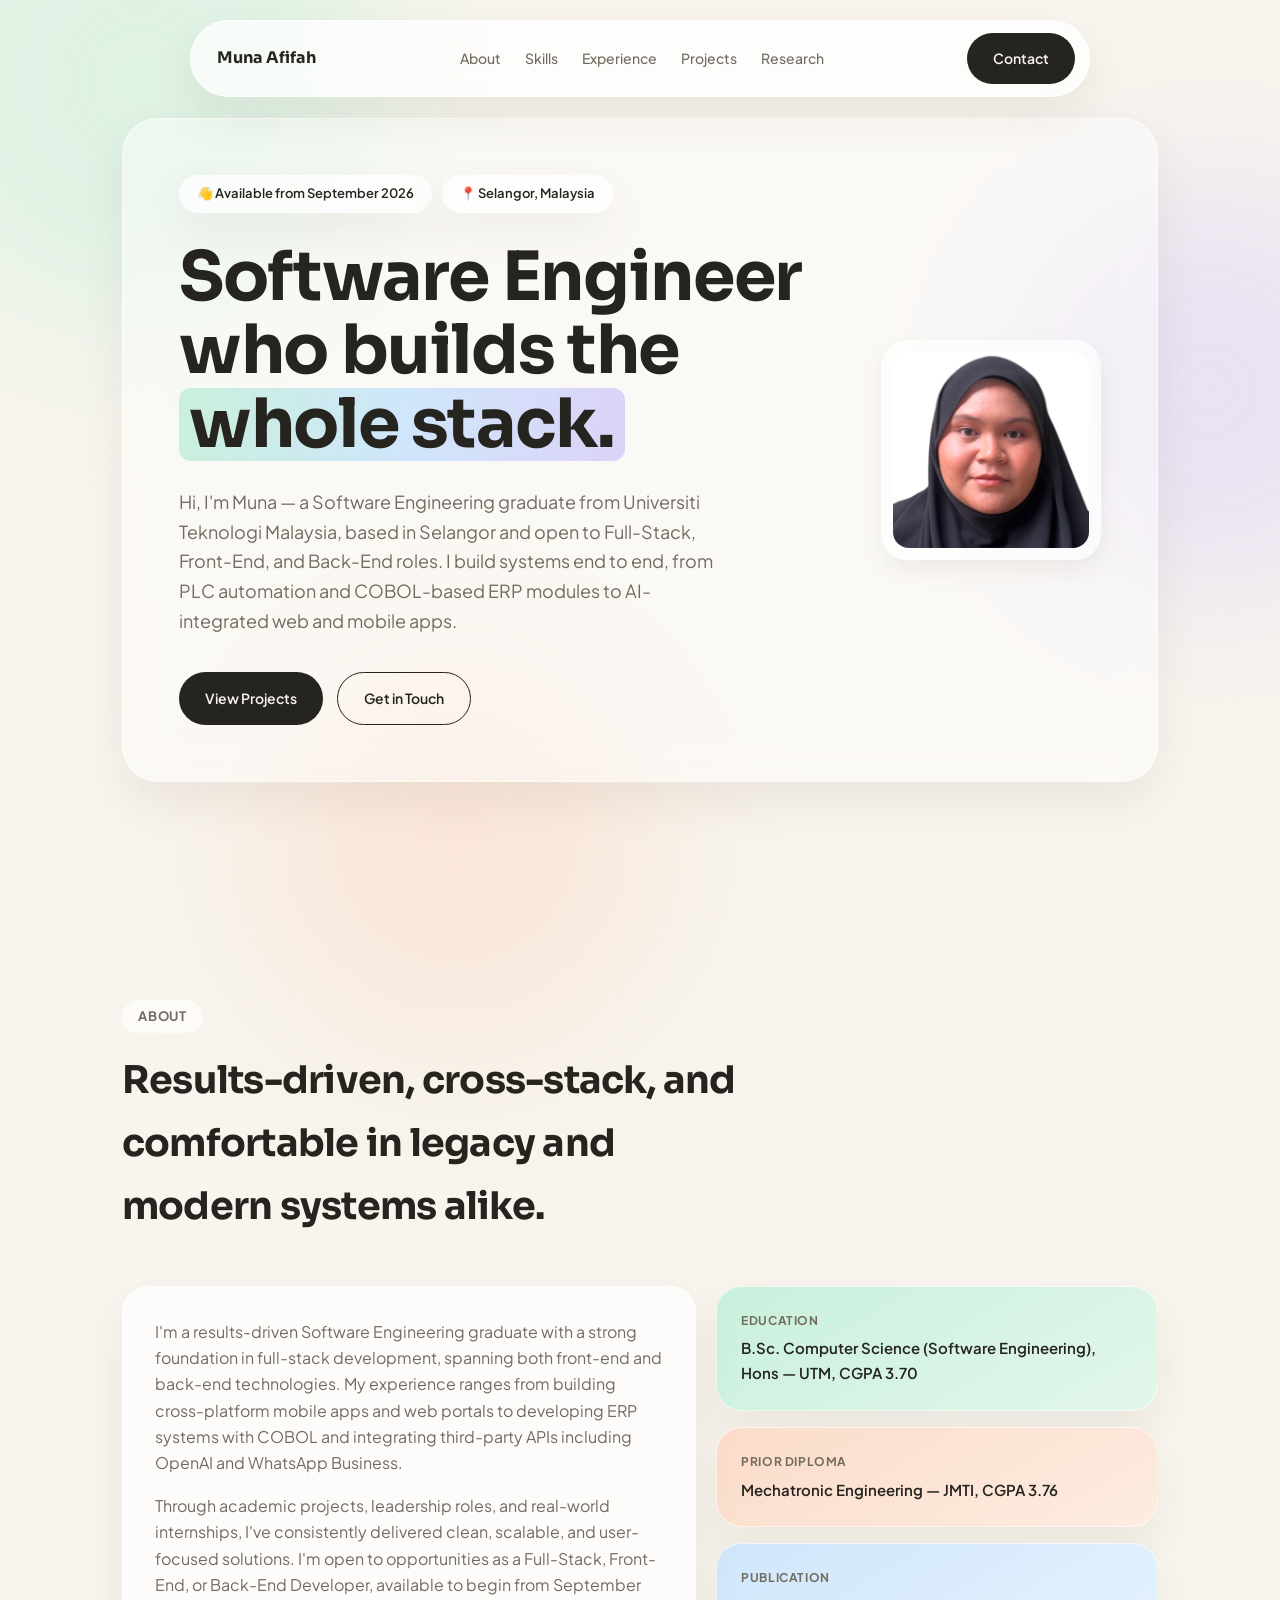
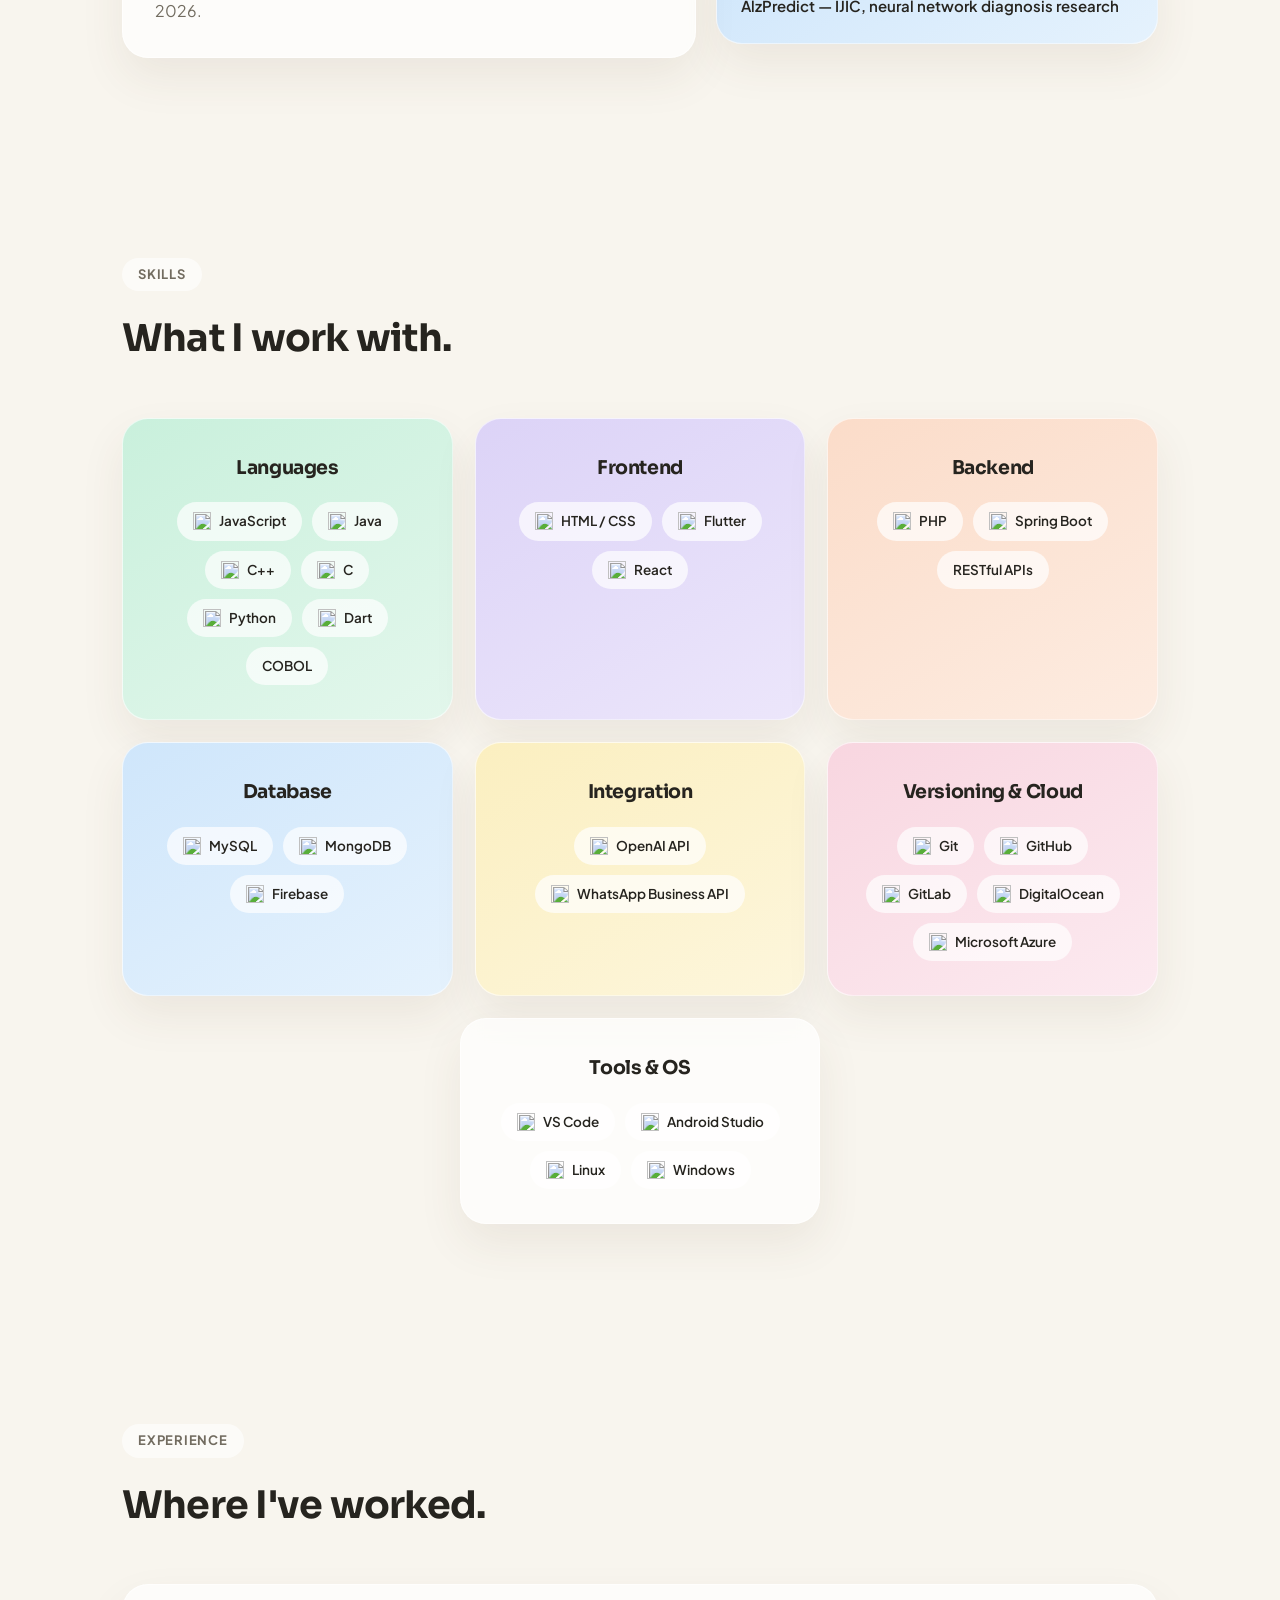
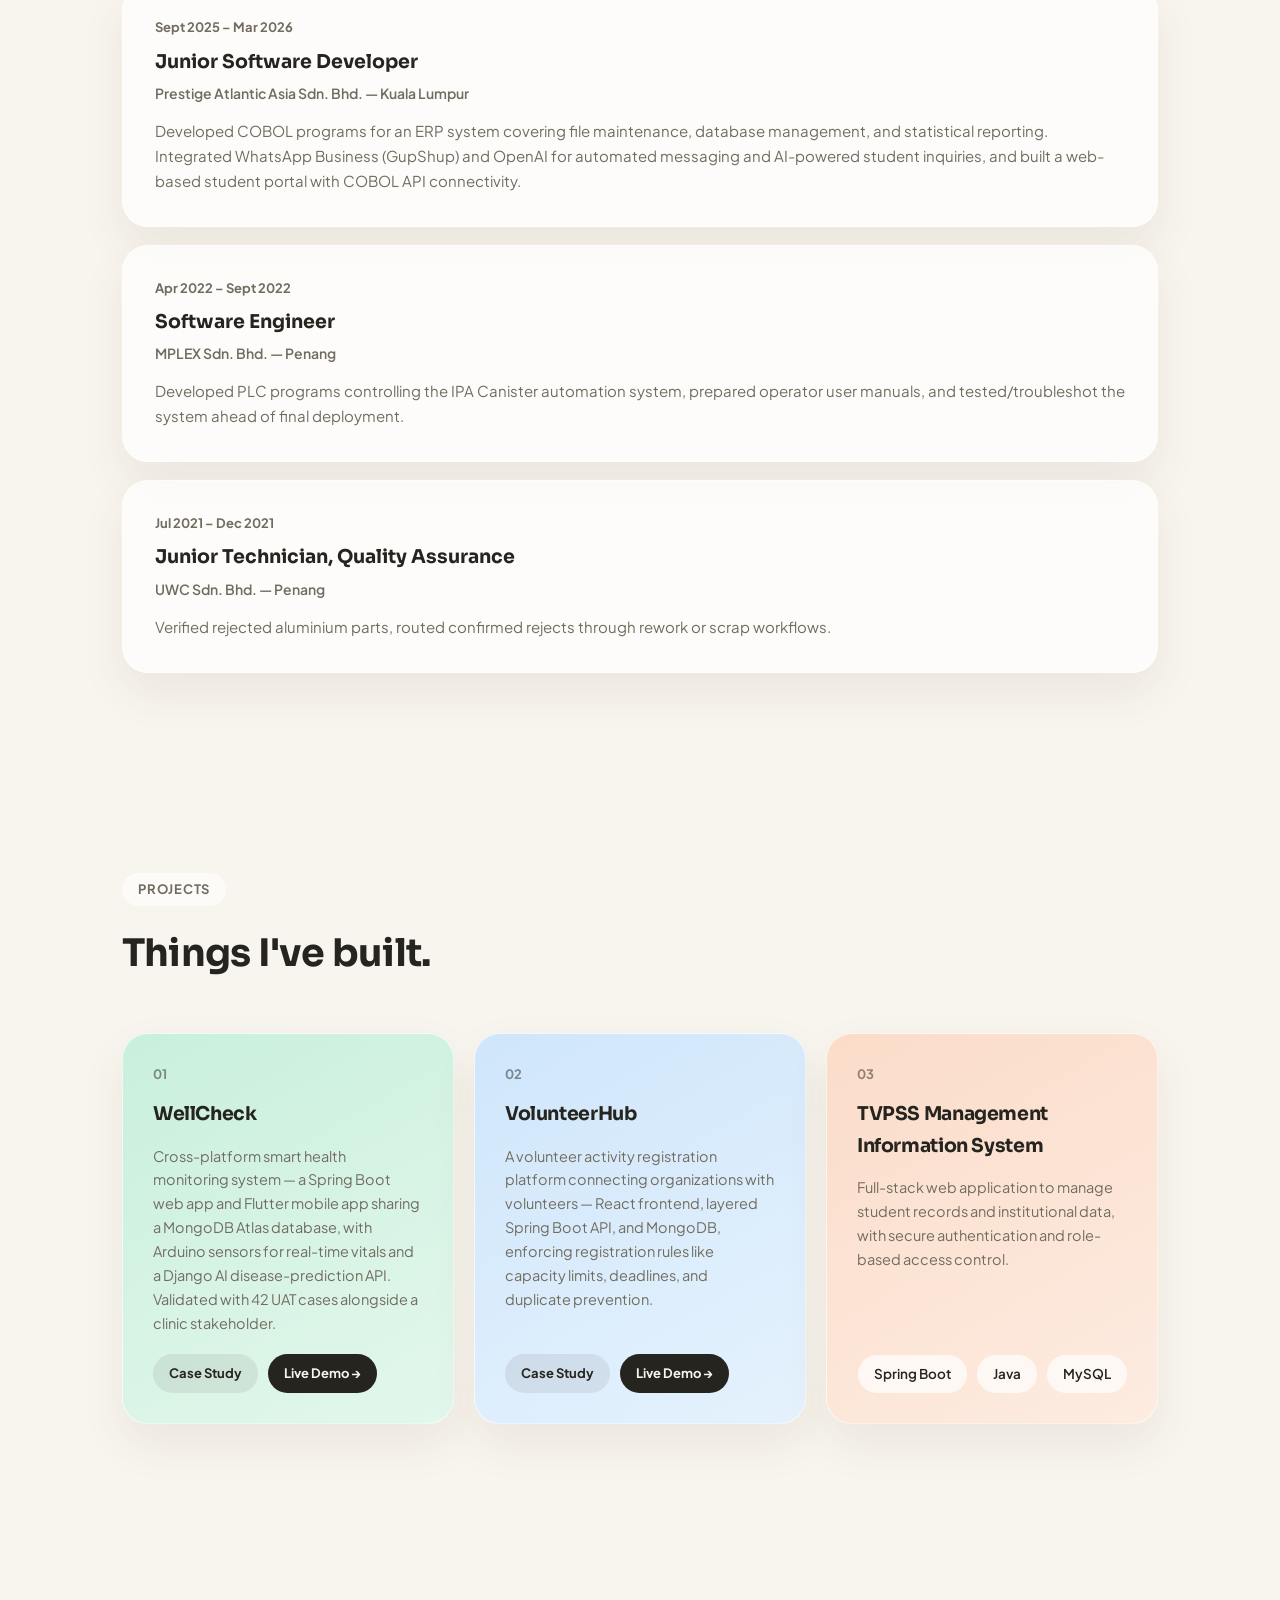
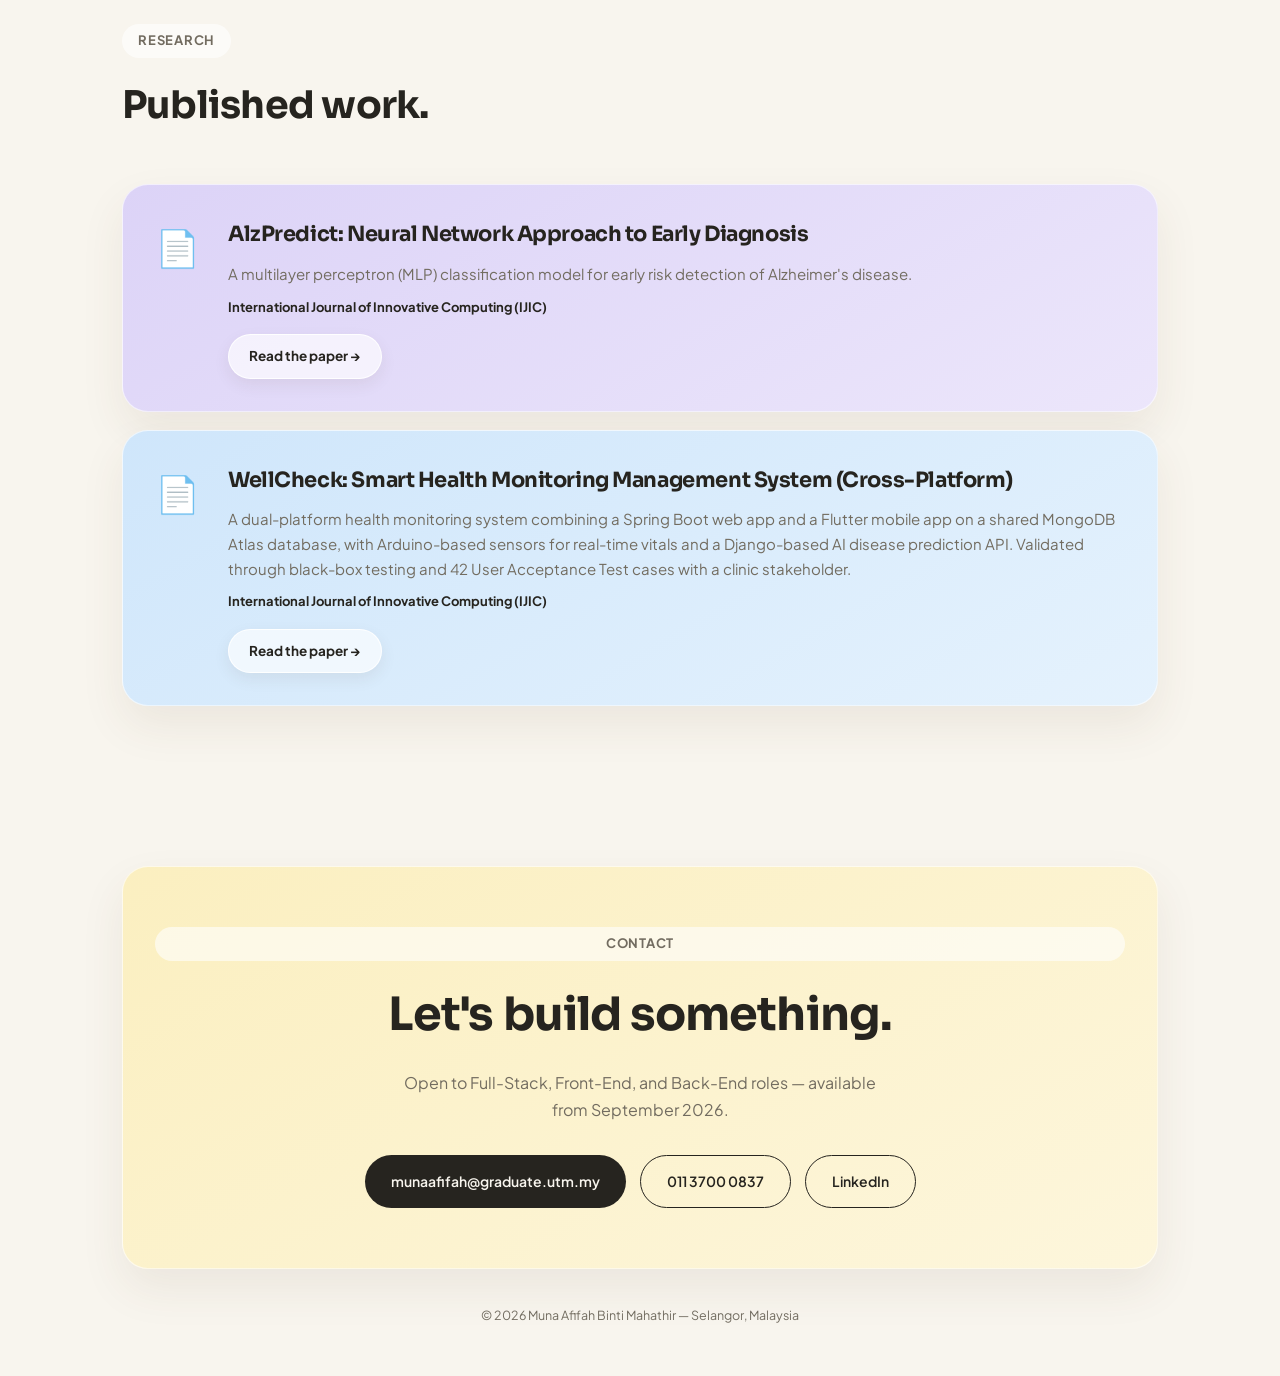
==== commit 678da3f9: "Remove tags from project cards in index.html Removed tag sections from project cards and ensured pro" ====
--- a/index.html
+++ b/index.html
@@ -187,7 +187,6 @@
         <div class="project-num">01</div>
         <h3>WellCheck</h3>
         <p>Cross-platform smart health monitoring system &mdash; a Spring Boot web app and Flutter mobile app sharing a MongoDB Atlas database, with Arduino sensors for real-time vitals and a Django AI disease-prediction API. Validated with 42 UAT cases alongside a clinic stakeholder.</p>
-        <div class="tags"><span>Spring Boot</span><span>Flutter</span><span>MongoDB</span><span>Django</span></div>
         <div class="project-links">
           <a href="project-wellcheck.html" class="link-case">Case Study</a>
           <a href="https://wellcheck-springboot-b9fmadb2aqetdgcw.eastasia-01.azurewebsites.net" target="_blank" rel="noopener" class="link-live">Live Demo &rarr;</a>
@@ -197,7 +196,6 @@
         <div class="project-num">02</div>
         <h3>VolunteerHub</h3>
         <p>A volunteer activity registration platform connecting organizations with volunteers &mdash; React frontend, layered Spring Boot API, and MongoDB, enforcing registration rules like capacity limits, deadlines, and duplicate prevention.</p>
-        <div class="tags"><span>React</span><span>Spring Boot</span><span>MongoDB</span></div>
         <div class="project-links">
           <a href="project-volunteerhub.html" class="link-case">Case Study</a>
           <a href="https://volunteerhub-d6ghhxhrbrbbb7gg.eastasia-01.azurewebsites.net/" target="_blank" rel="noopener" class="link-live">Live Demo &rarr;</a>
--- a/style.css
+++ b/style.css
@@ -176,6 +176,16 @@
 .project-num{font-size:13px; font-weight:700; opacity:0.5;}
 .project-card h3{font-size:19px;}
 .project-card p{font-size:14.5px; color:var(--ink-soft); flex-grow:1;}
+.project-links{display:flex; gap:10px; flex-wrap:wrap; margin-top:4px;}
+.project-links a{
+  font-size:13px; font-weight:700; padding:9px 16px; border-radius:100px;
+  display:inline-flex; align-items:center; gap:6px;
+  transition:transform 0.2s ease, background 0.2s ease;
+}
+.link-case{background:rgba(38,36,31,0.08); color:var(--ink);}
+.link-case:hover{background:rgba(38,36,31,0.16); transform:translateY(-2px);}
+.link-live{background:var(--ink); color:var(--cream);}
+.link-live:hover{transform:translateY(-2px); box-shadow:0 10px 20px rgba(38,36,31,0.25);}
 @media(max-width:900px){.project-grid{grid-template-columns:1fr;}}
 
 /* RESEARCH */
@@ -209,3 +219,37 @@
 @media (prefers-reduced-motion: reduce){
   *{animation:none !important; transition:none !important;}
 }
+
+/* CASE STUDY PAGES */
+.cs-hero{padding-top:150px; padding-bottom:20px;}
+.cs-back{
+  display:inline-flex; align-items:center; gap:6px; font-size:13.5px; font-weight:700;
+  color:var(--ink-soft); margin-bottom:24px; transition:color 0.2s;
+}
+.cs-back:hover{color:var(--ink);}
+.cs-tagline{font-size:14px; font-weight:600; color:var(--ink-soft); text-transform:uppercase; letter-spacing:0.05em; margin-bottom:14px;}
+.cs-title{font-size:clamp(32px,5.5vw,54px); line-height:1.08; margin-bottom:22px; max-width:760px;}
+.cs-lede{font-size:17px; color:var(--ink-soft); max-width:640px; margin-bottom:32px;}
+.cs-meta-row{display:flex; gap:12px; flex-wrap:wrap; margin-bottom:8px;}
+.cs-section{padding:56px 0;}
+.cs-section h2{font-size:clamp(24px,3.5vw,30px); margin-bottom:26px;}
+.cs-two-col{display:grid; grid-template-columns:1fr 1fr; gap:20px;}
+@media(max-width:768px){.cs-two-col{grid-template-columns:1fr;}}
+.cs-list{padding:28px;}
+.cs-list ul{padding-left:20px; color:var(--ink-soft); font-size:15px; display:flex; flex-direction:column; gap:10px;}
+.cs-list h3{font-size:17px; margin-bottom:14px;}
+.cs-arch-flow{display:flex; flex-direction:column; gap:14px;}
+.cs-arch-step{
+  display:flex; align-items:center; gap:18px; padding:20px 26px;
+}
+.cs-arch-step .step-label{font-weight:700; font-size:15.5px;}
+.cs-arch-step .step-sub{font-size:13px; color:var(--ink-soft);}
+.cs-arch-arrow{text-align:center; font-size:13px; color:var(--ink-soft); font-weight:600;}
+.rule-grid{display:grid; grid-template-columns:repeat(2,1fr); gap:18px;}
+@media(max-width:768px){.rule-grid{grid-template-columns:1fr;}}
+.rule-card{padding:26px;}
+.rule-card h3{font-size:16.5px; margin-bottom:8px;}
+.rule-card p{font-size:14.5px; color:var(--ink-soft);}
+.stack-tags{display:flex; flex-wrap:wrap; gap:10px;}
+.stack-tags span{font-size:13.5px; font-weight:600; padding:8px 16px; border-radius:100px; background:rgba(255,255,255,0.7);}
+.cs-cta-row{display:flex; gap:14px; flex-wrap:wrap; margin-top:8px;}
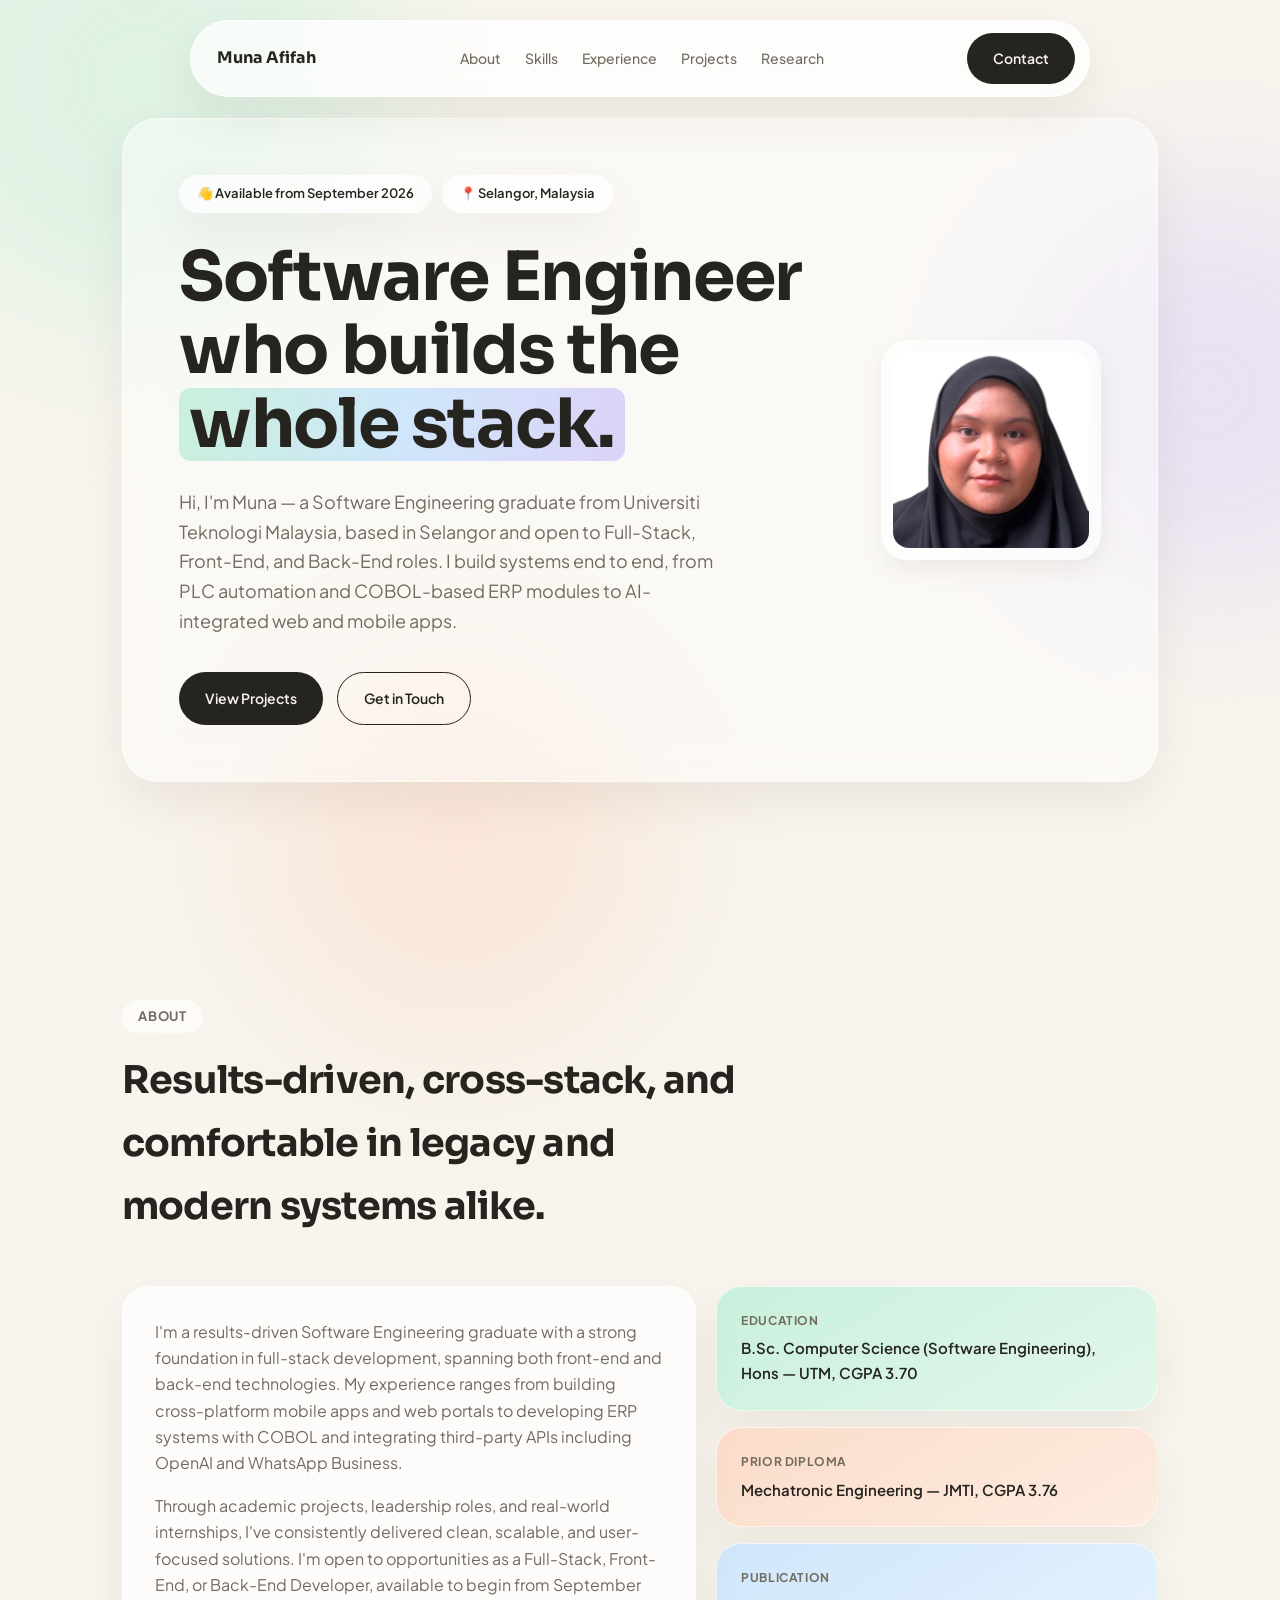
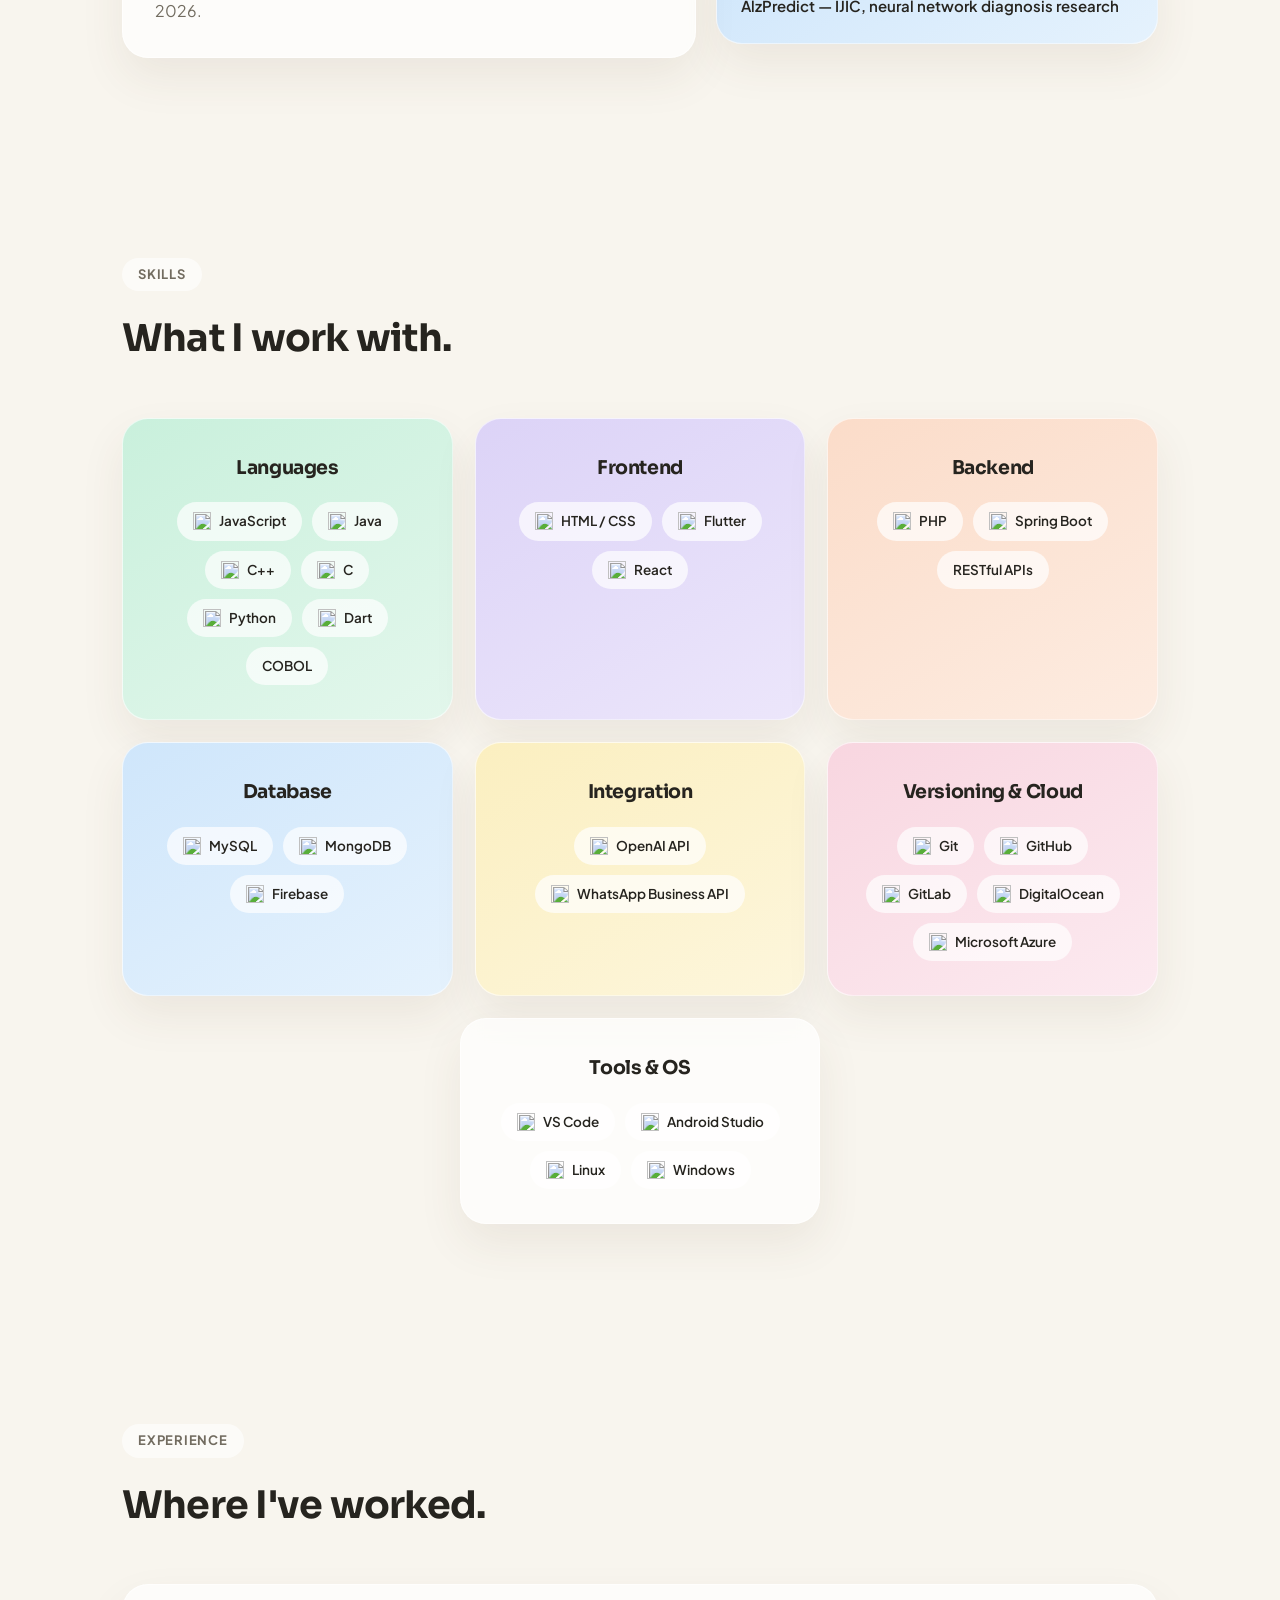
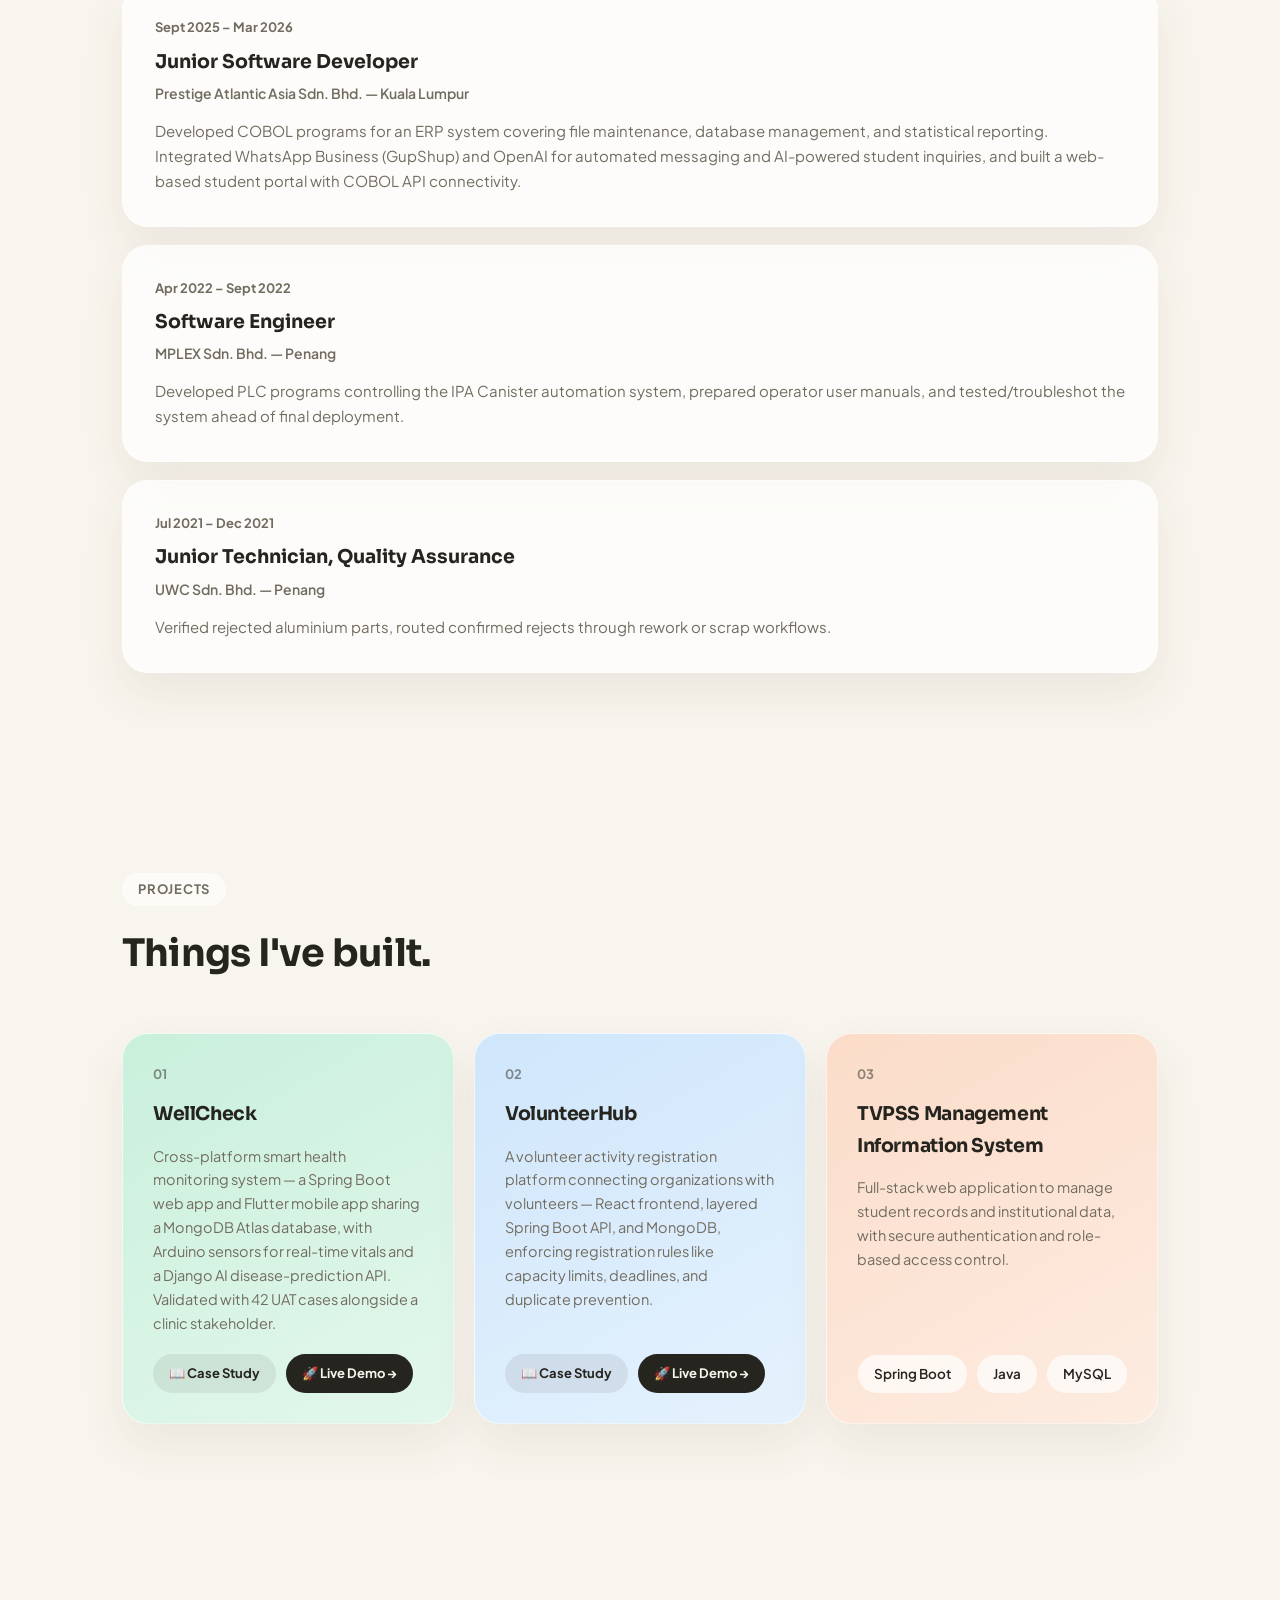
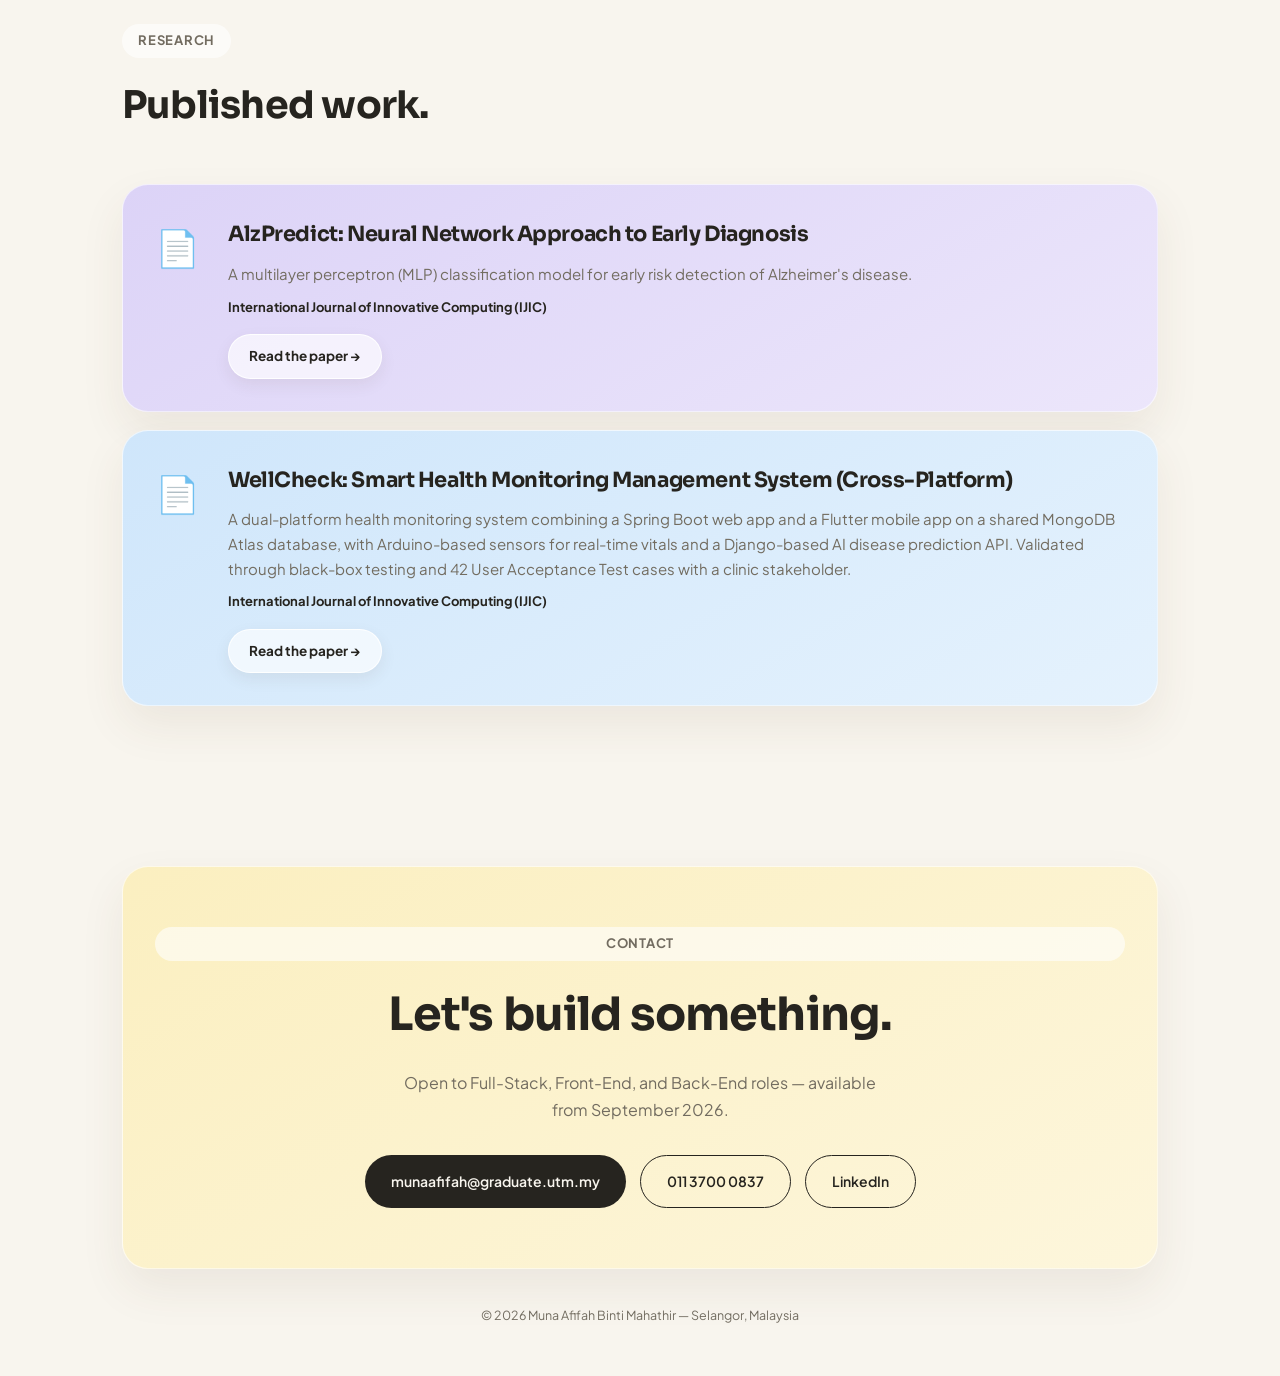
==== commit 11785bc4: "Add emojis to project links in index.html" ====
--- a/index.html
+++ b/index.html
@@ -188,8 +188,8 @@
         <h3>WellCheck</h3>
         <p>Cross-platform smart health monitoring system &mdash; a Spring Boot web app and Flutter mobile app sharing a MongoDB Atlas database, with Arduino sensors for real-time vitals and a Django AI disease-prediction API. Validated with 42 UAT cases alongside a clinic stakeholder.</p>
         <div class="project-links">
-          <a href="project-wellcheck.html" class="link-case">Case Study</a>
-          <a href="https://wellcheck-springboot-b9fmadb2aqetdgcw.eastasia-01.azurewebsites.net" target="_blank" rel="noopener" class="link-live">Live Demo &rarr;</a>
+          <a href="project-wellcheck.html" class="link-case"> 📖 Case Study</a>
+          <a href="https://wellcheck-springboot-b9fmadb2aqetdgcw.eastasia-01.azurewebsites.net" target="_blank" rel="noopener" class="link-live"> 🚀 Live Demo &rarr;</a>
         </div>
       </div>
       <div class="card card-sky project-card">
@@ -197,8 +197,8 @@
         <h3>VolunteerHub</h3>
         <p>A volunteer activity registration platform connecting organizations with volunteers &mdash; React frontend, layered Spring Boot API, and MongoDB, enforcing registration rules like capacity limits, deadlines, and duplicate prevention.</p>
         <div class="project-links">
-          <a href="project-volunteerhub.html" class="link-case">Case Study</a>
-          <a href="https://volunteerhub-d6ghhxhrbrbbb7gg.eastasia-01.azurewebsites.net/" target="_blank" rel="noopener" class="link-live">Live Demo &rarr;</a>
+          <a href="project-volunteerhub.html" class="link-case"> 📖 Case Study</a>
+          <a href="https://volunteerhub-d6ghhxhrbrbbb7gg.eastasia-01.azurewebsites.net/" target="_blank" rel="noopener" class="link-live"> 🚀 Live Demo &rarr;</a>
         </div>
       </div>
       <div class="card card-peach project-card">
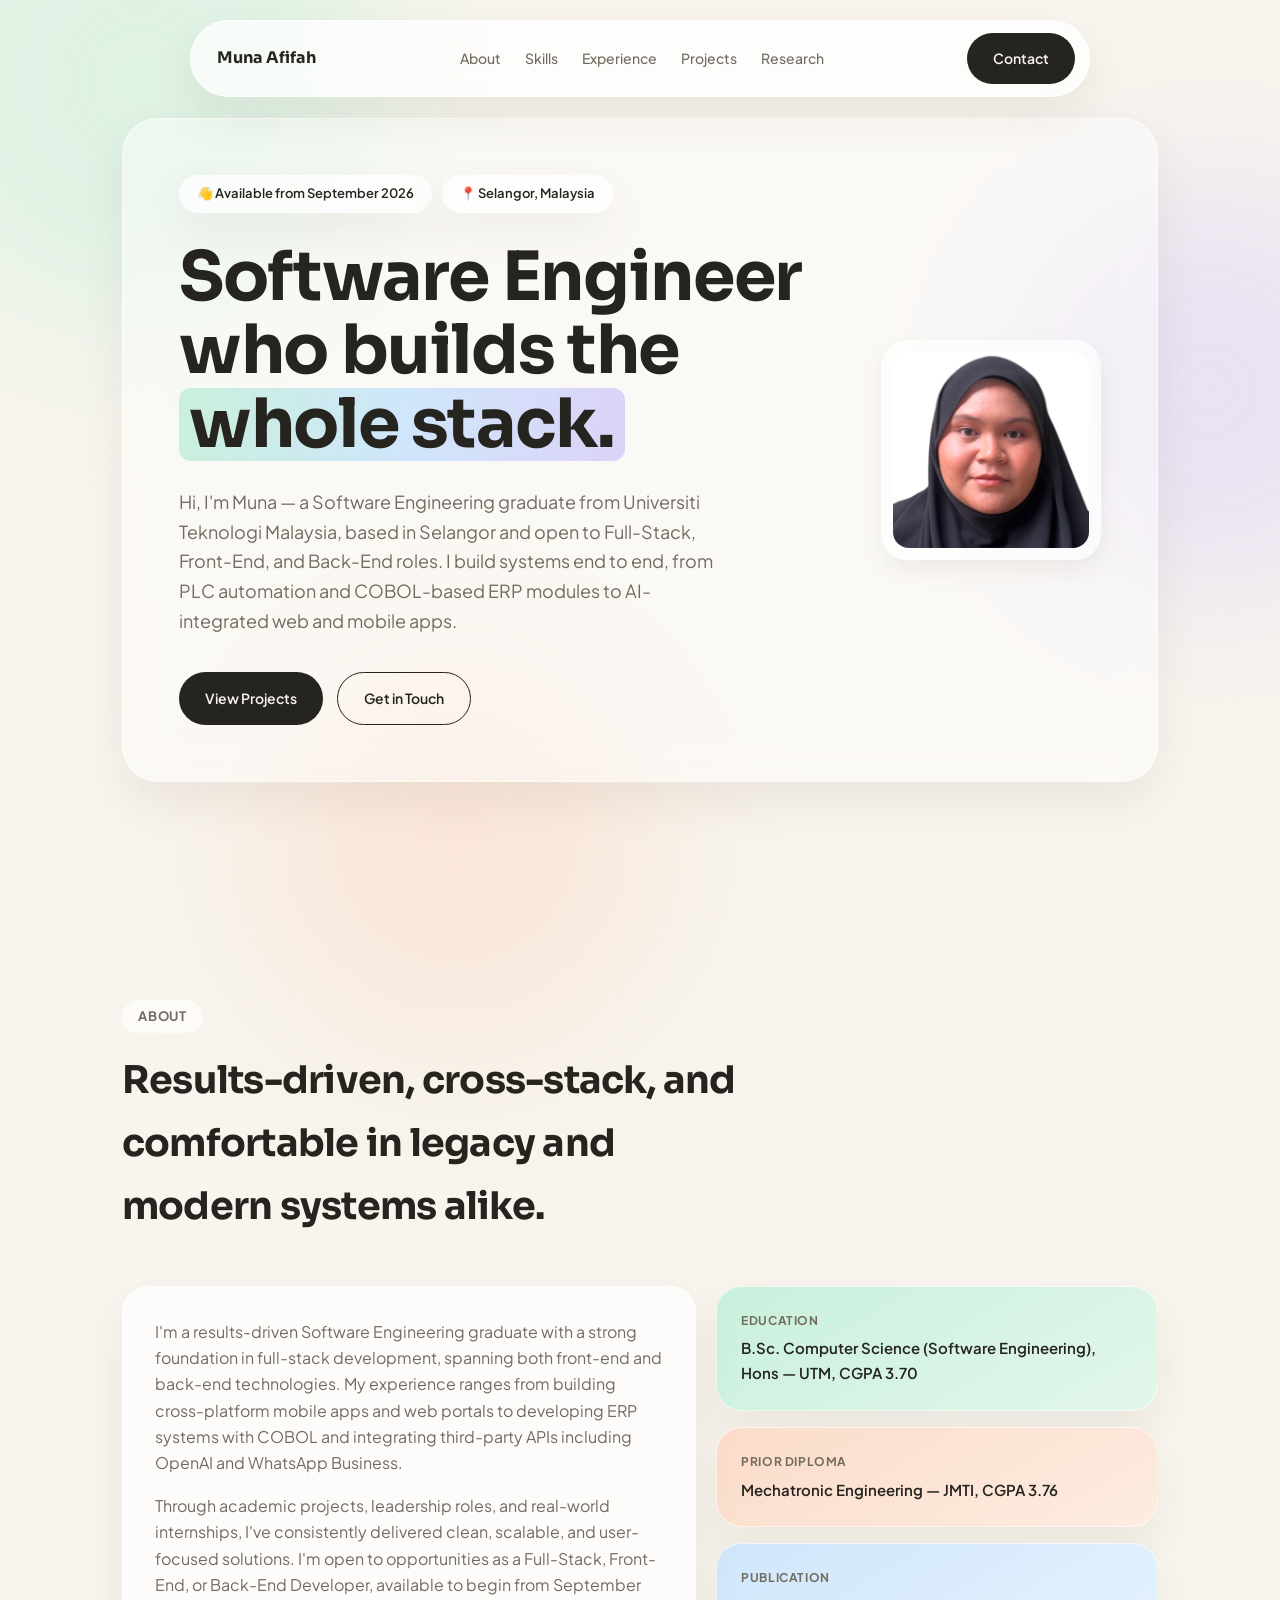
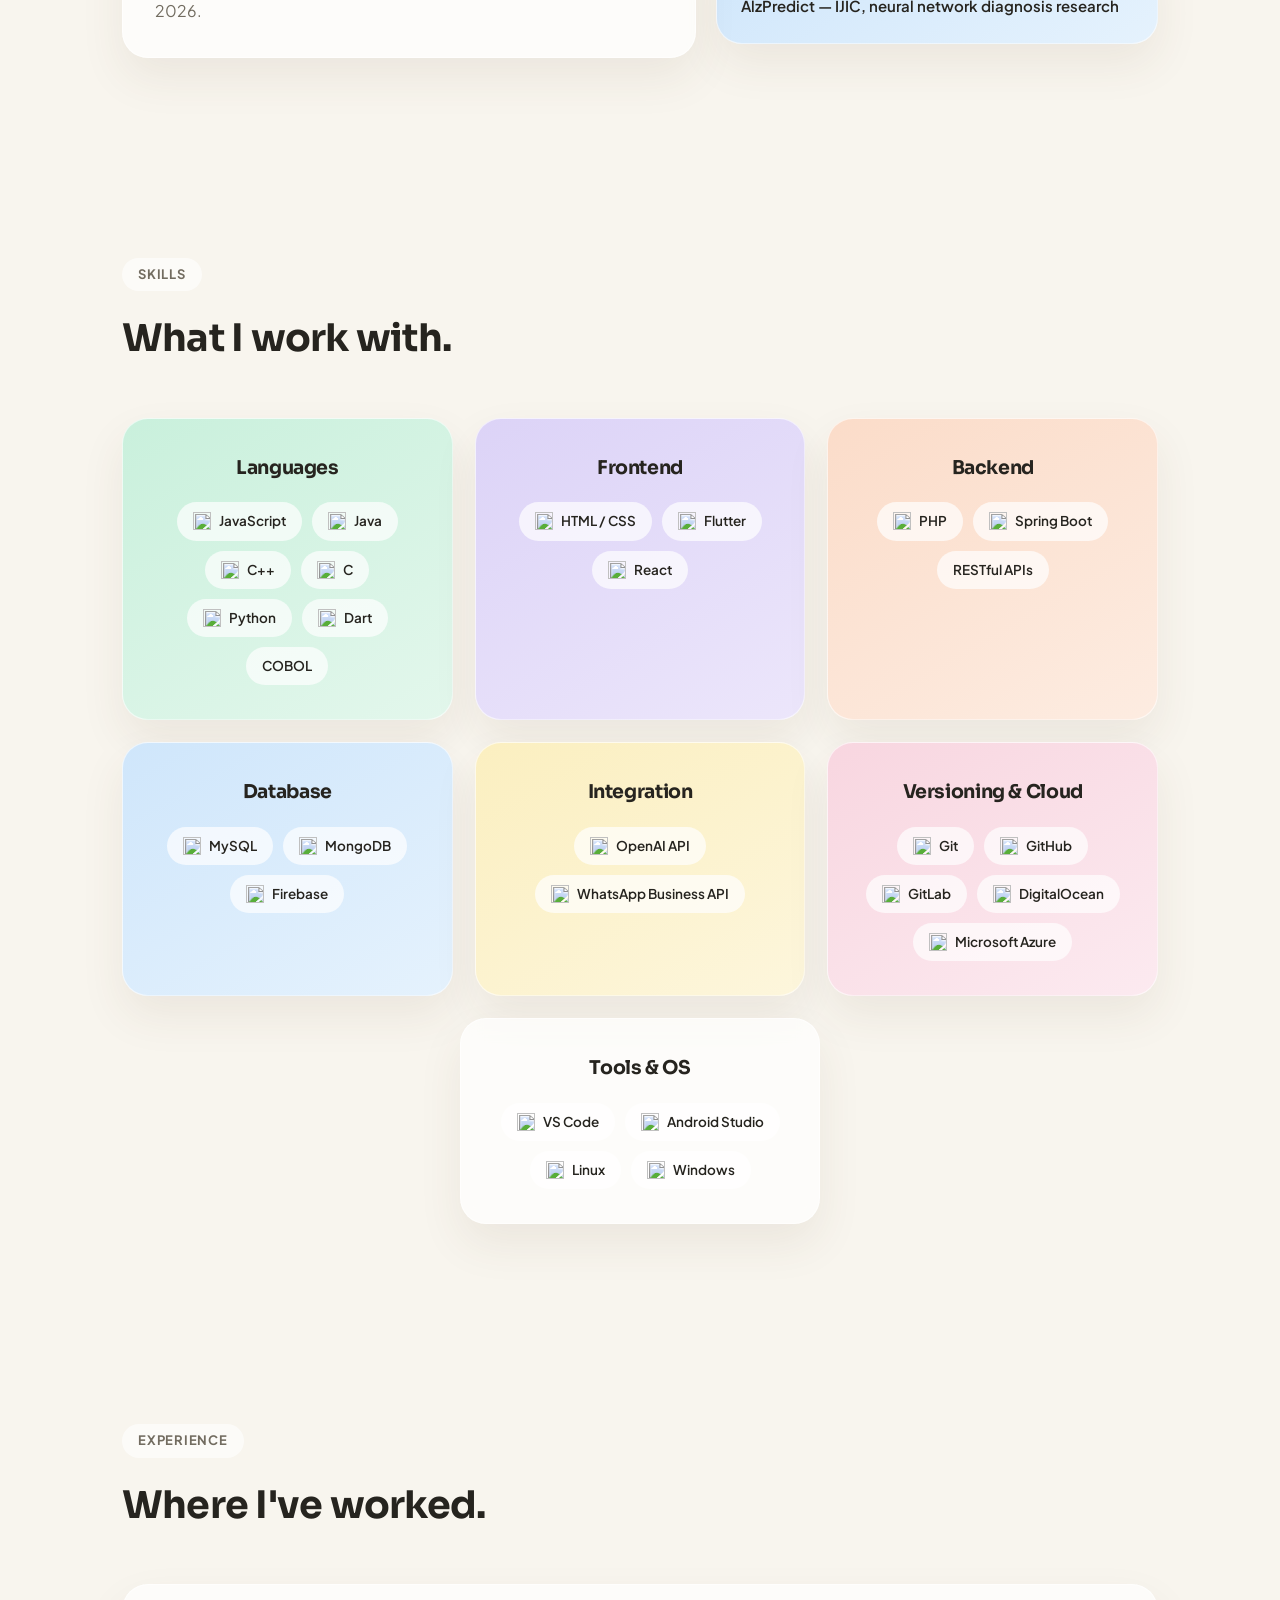
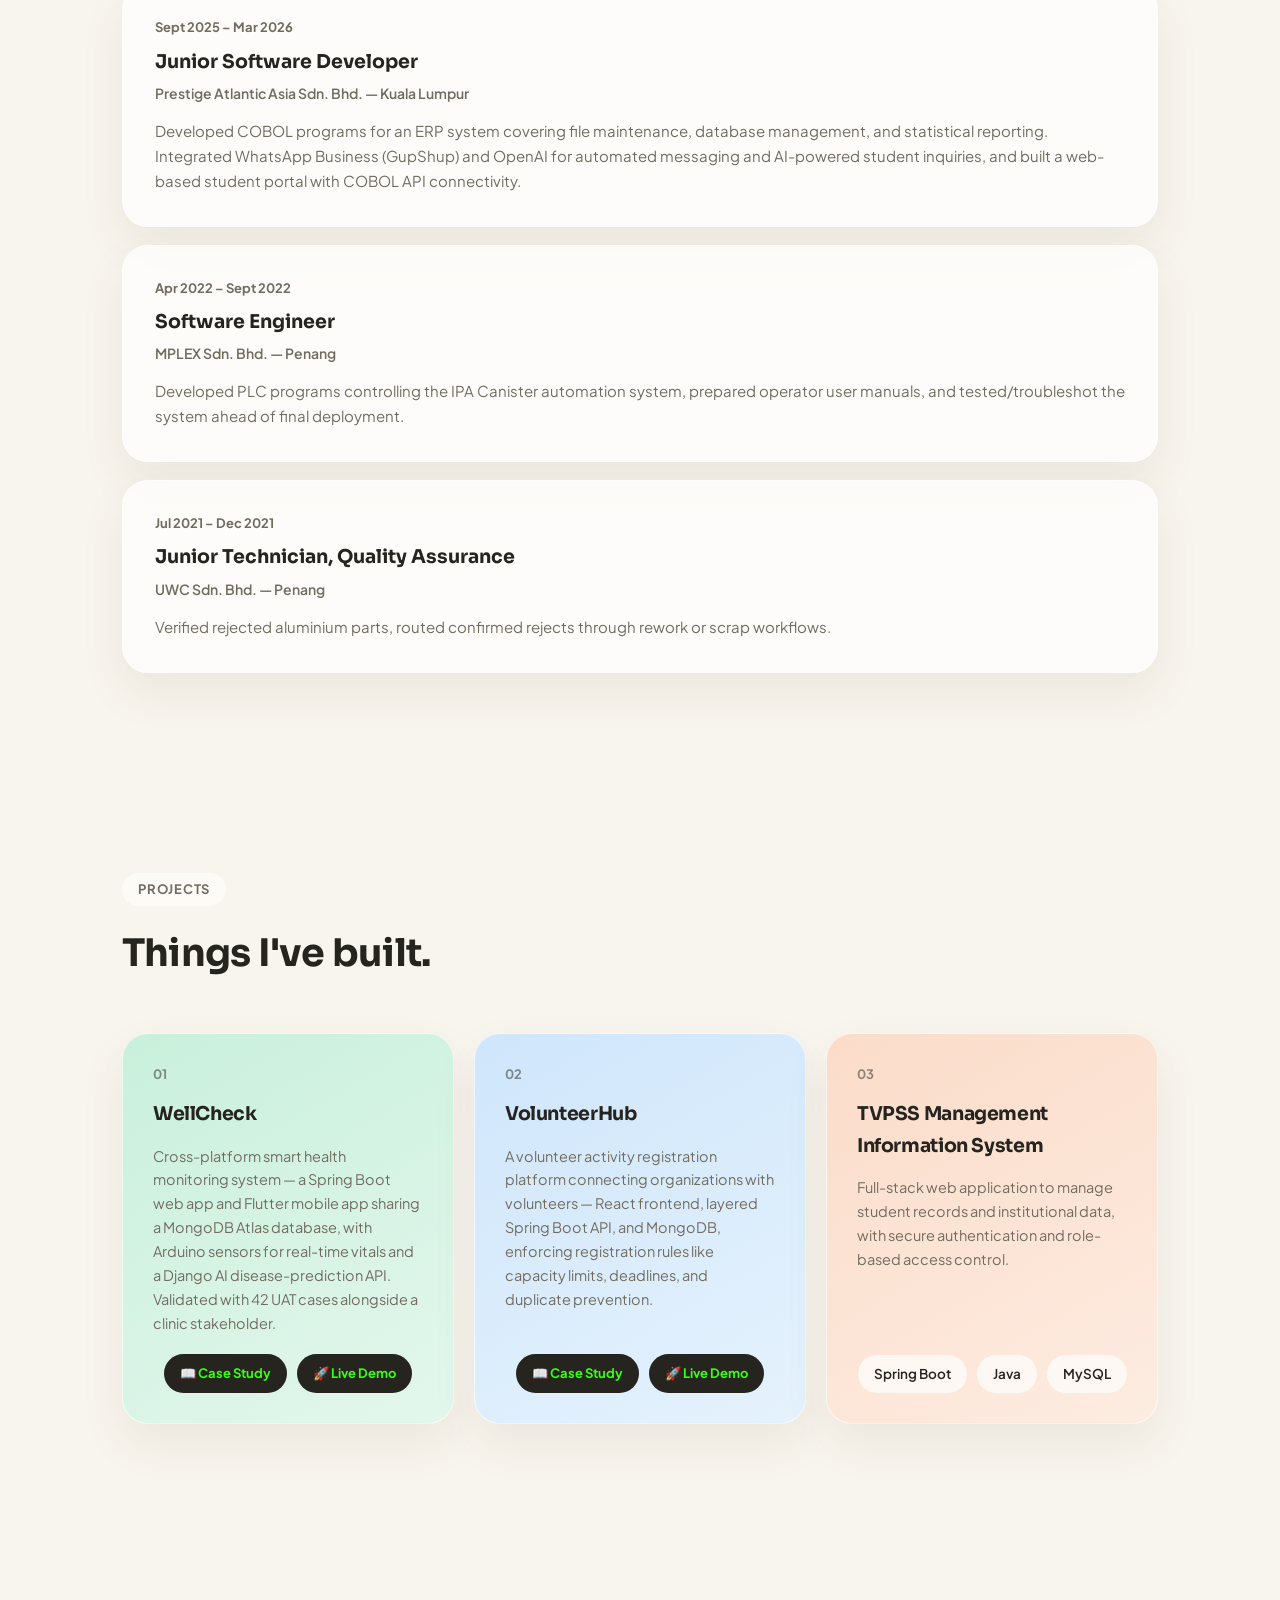
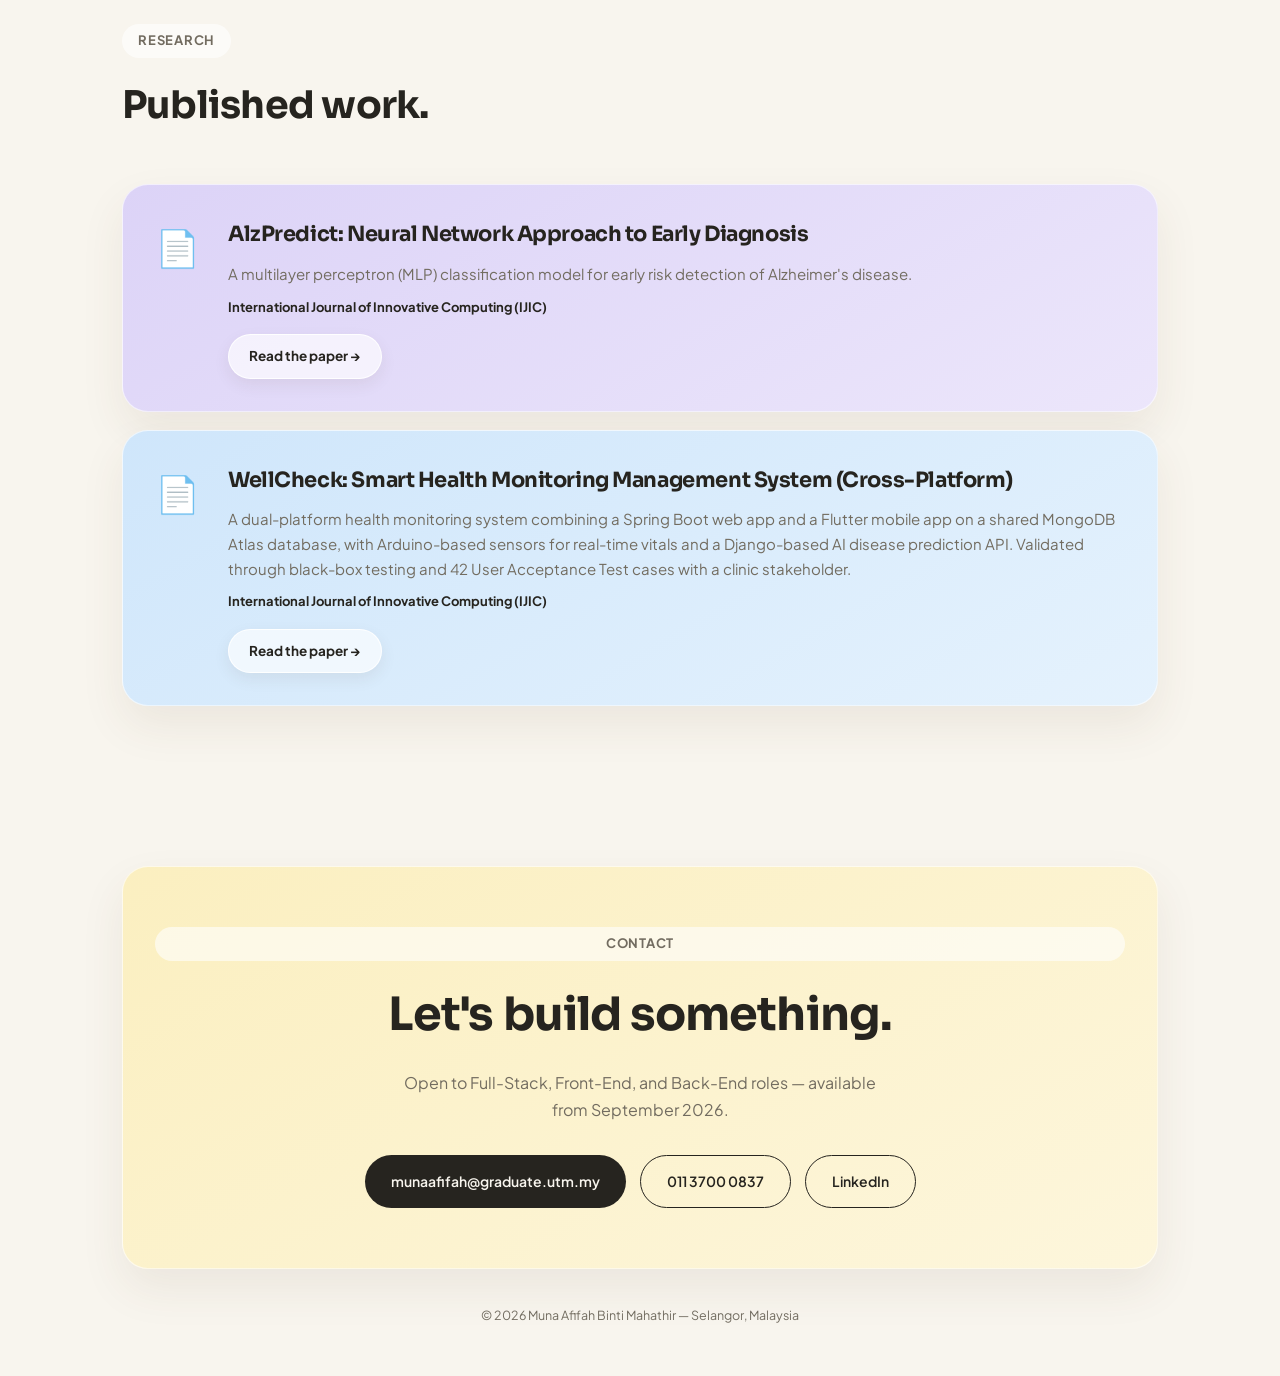
==== commit 37fa4b87: "Remove spaces in project links for consistency" ====
--- a/index.html
+++ b/index.html
@@ -188,8 +188,8 @@
         <h3>WellCheck</h3>
         <p>Cross-platform smart health monitoring system &mdash; a Spring Boot web app and Flutter mobile app sharing a MongoDB Atlas database, with Arduino sensors for real-time vitals and a Django AI disease-prediction API. Validated with 42 UAT cases alongside a clinic stakeholder.</p>
         <div class="project-links">
-          <a href="project-wellcheck.html" class="link-case"> 📖 Case Study</a>
-          <a href="https://wellcheck-springboot-b9fmadb2aqetdgcw.eastasia-01.azurewebsites.net" target="_blank" rel="noopener" class="link-live"> 🚀 Live Demo &rarr;</a>
+          <a href="project-wellcheck.html" class="link-case">📖 Case Study</a>
+          <a href="https://wellcheck-springboot-b9fmadb2aqetdgcw.eastasia-01.azurewebsites.net" target="_blank" rel="noopener" class="link-live">🚀 Live Demo</a>
         </div>
       </div>
       <div class="card card-sky project-card">
@@ -197,8 +197,8 @@
         <h3>VolunteerHub</h3>
         <p>A volunteer activity registration platform connecting organizations with volunteers &mdash; React frontend, layered Spring Boot API, and MongoDB, enforcing registration rules like capacity limits, deadlines, and duplicate prevention.</p>
         <div class="project-links">
-          <a href="project-volunteerhub.html" class="link-case"> 📖 Case Study</a>
-          <a href="https://volunteerhub-d6ghhxhrbrbbb7gg.eastasia-01.azurewebsites.net/" target="_blank" rel="noopener" class="link-live"> 🚀 Live Demo &rarr;</a>
+          <a href="project-volunteerhub.html" class="link-case">📖 Case Study</a>
+          <a href="https://ashy-ocean-08aaa3c00.5.azurestaticapps.net" target="_blank" rel="noopener" class="link-live">🚀 Live Demo</a>
         </div>
       </div>
       <div class="card card-peach project-card">
--- a/style.css
+++ b/style.css
@@ -176,16 +176,14 @@
 .project-num{font-size:13px; font-weight:700; opacity:0.5;}
 .project-card h3{font-size:19px;}
 .project-card p{font-size:14.5px; color:var(--ink-soft); flex-grow:1;}
-.project-links{display:flex; gap:10px; flex-wrap:wrap; margin-top:4px;}
+.project-links{display:flex; gap:10px; flex-wrap:wrap; margin-top:4px; justify-content:center;}
 .project-links a{
   font-size:13px; font-weight:700; padding:9px 16px; border-radius:100px;
   display:inline-flex; align-items:center; gap:6px;
   transition:transform 0.2s ease, background 0.2s ease;
-}
-.link-case{background:rgba(38,36,31,0.08); color:var(--ink);}
-.link-case:hover{background:rgba(38,36,31,0.16); transform:translateY(-2px);}
-.link-live{background:var(--ink); color:var(--cream);}
-.link-live:hover{transform:translateY(-2px); box-shadow:0 10px 20px rgba(38,36,31,0.25);}
+  background:var(--ink); color:#39ff14;
+}
+.project-links a:hover{transform:translateY(-2px); box-shadow:0 10px 20px rgba(38,36,31,0.25);}
 @media(max-width:900px){.project-grid{grid-template-columns:1fr;}}
 
 /* RESEARCH */
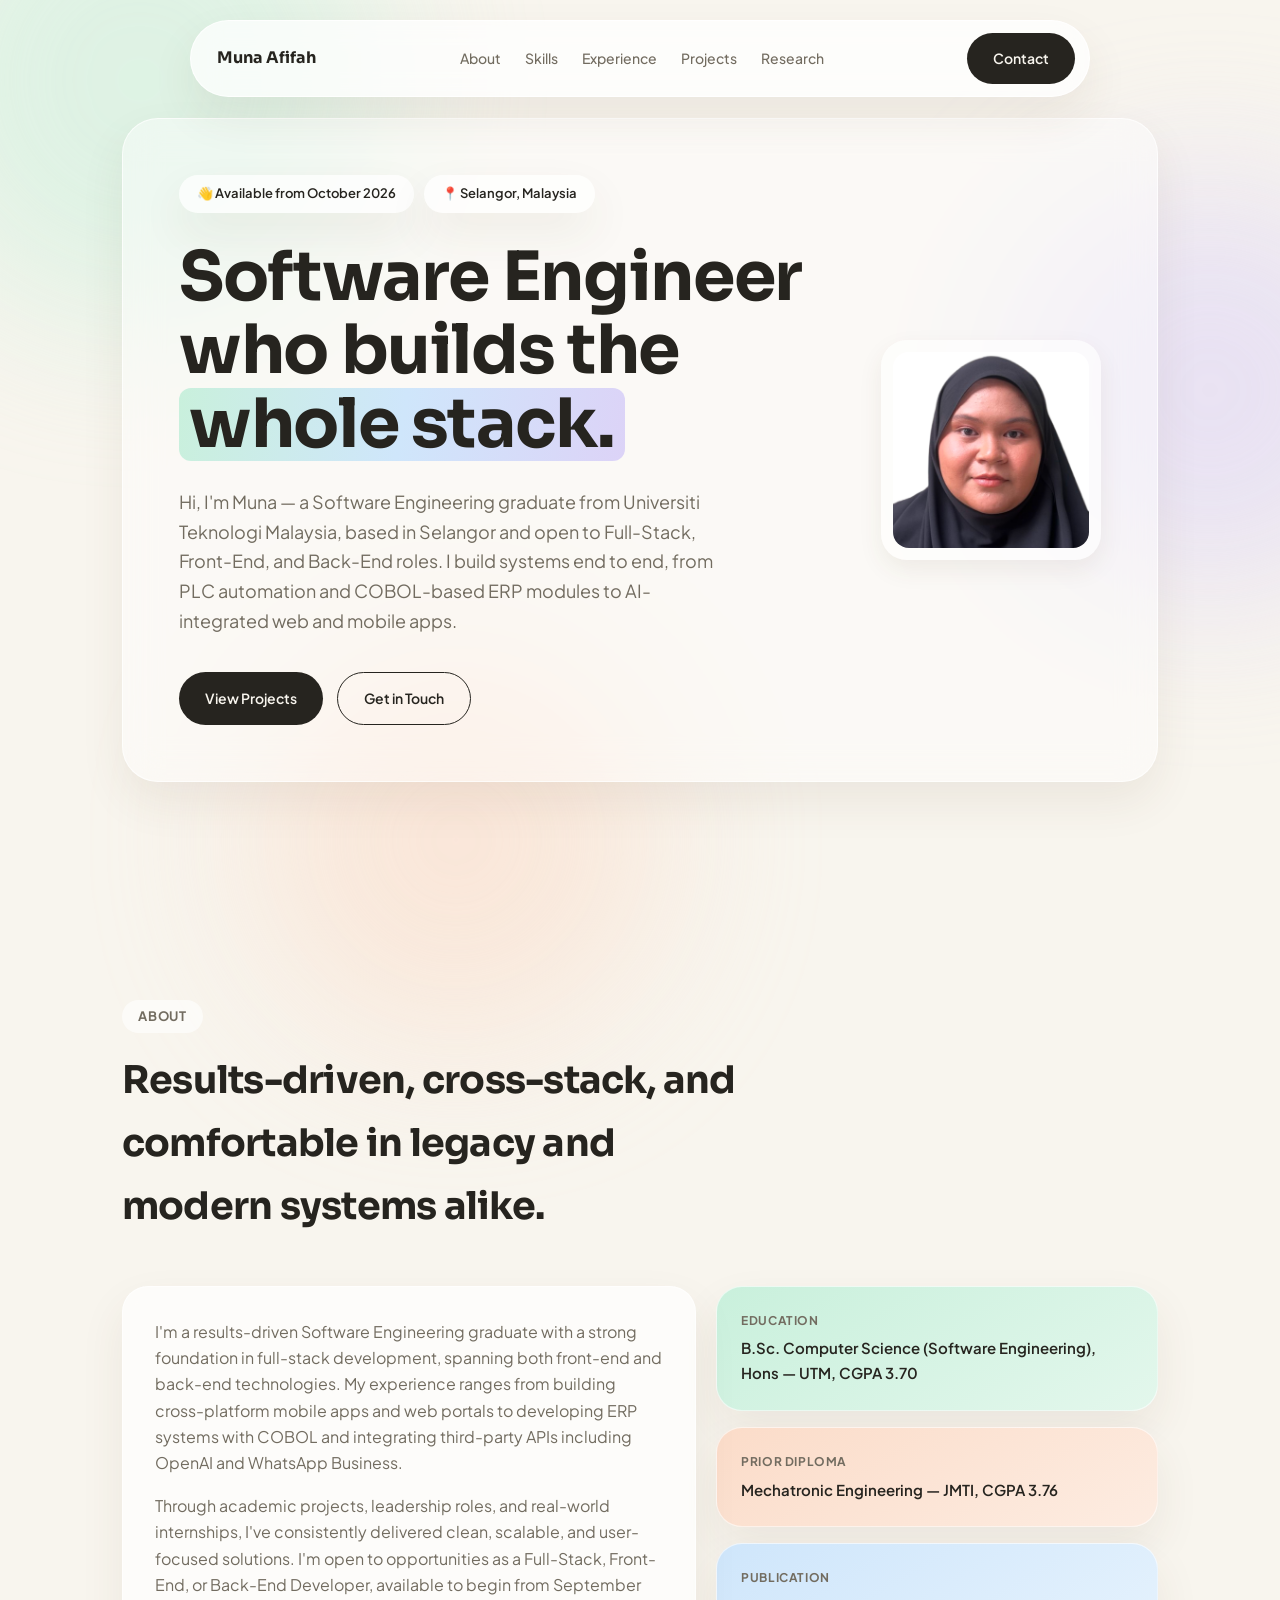
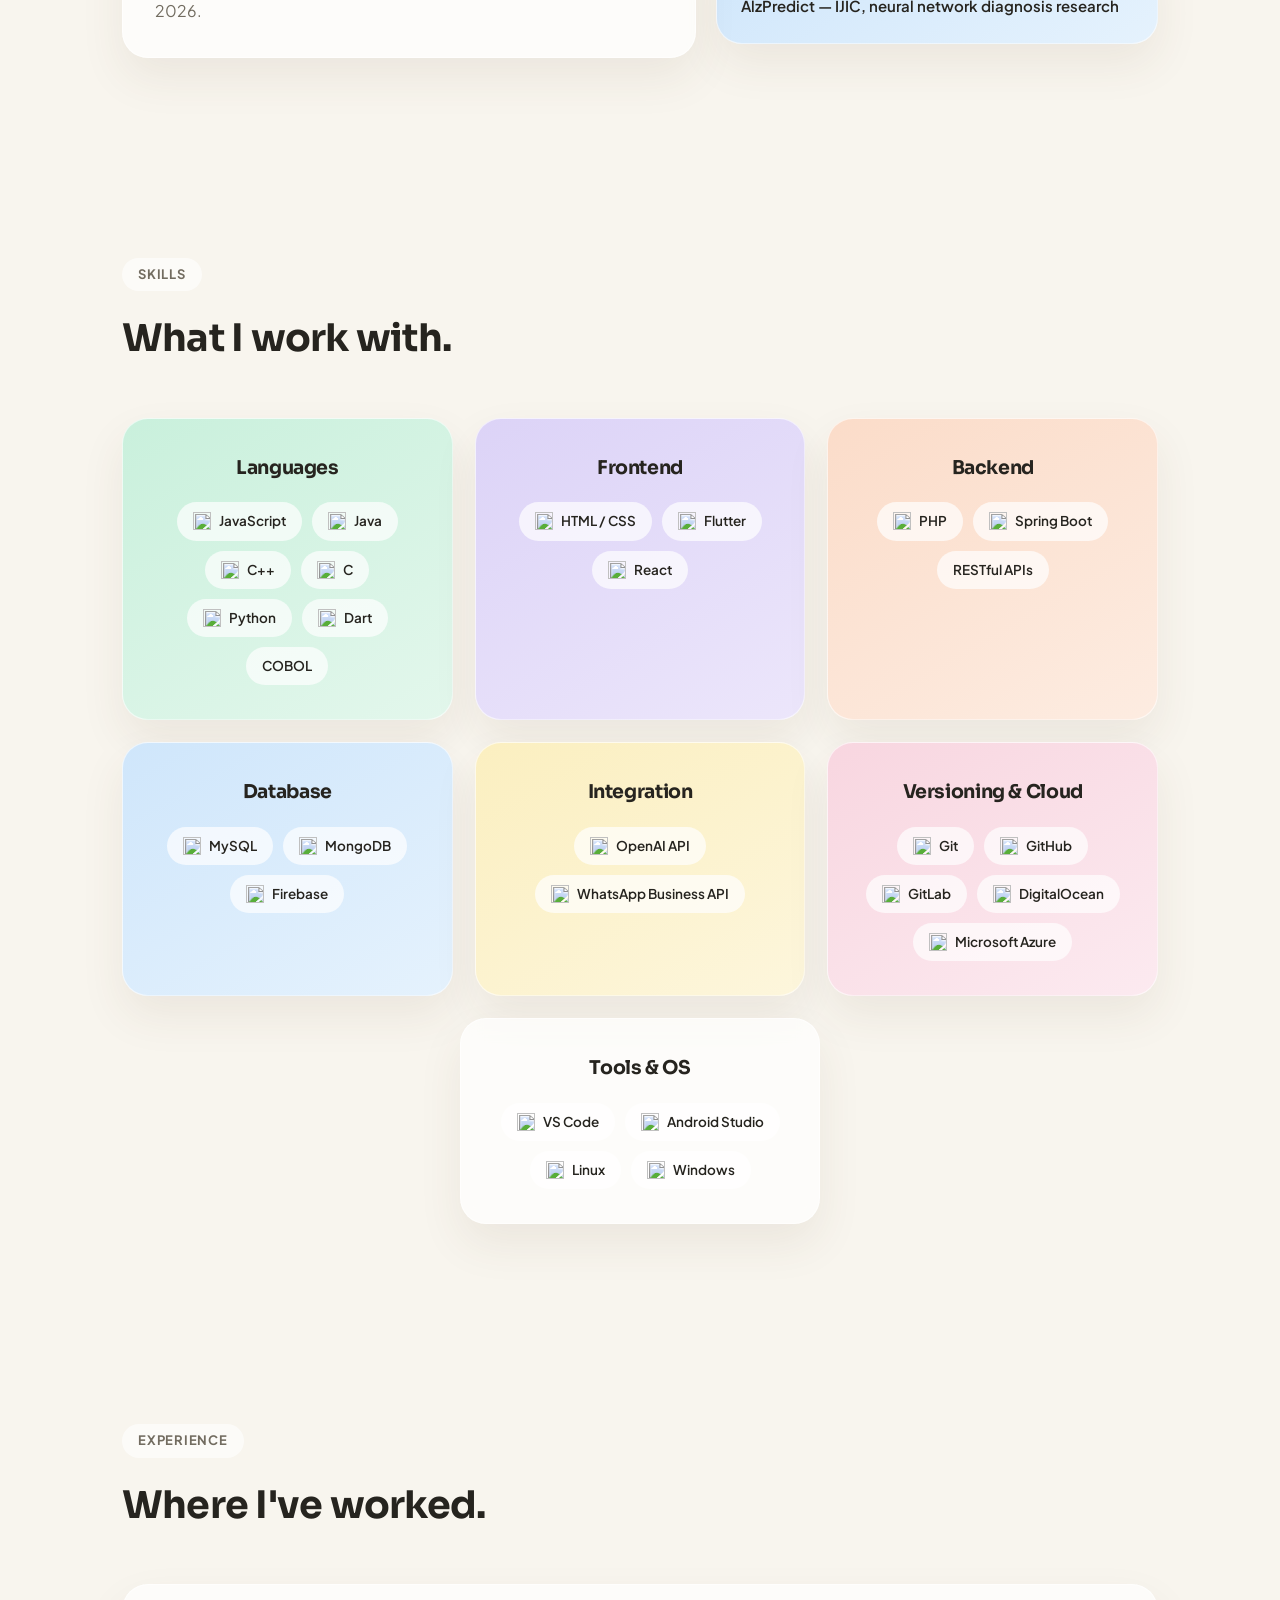
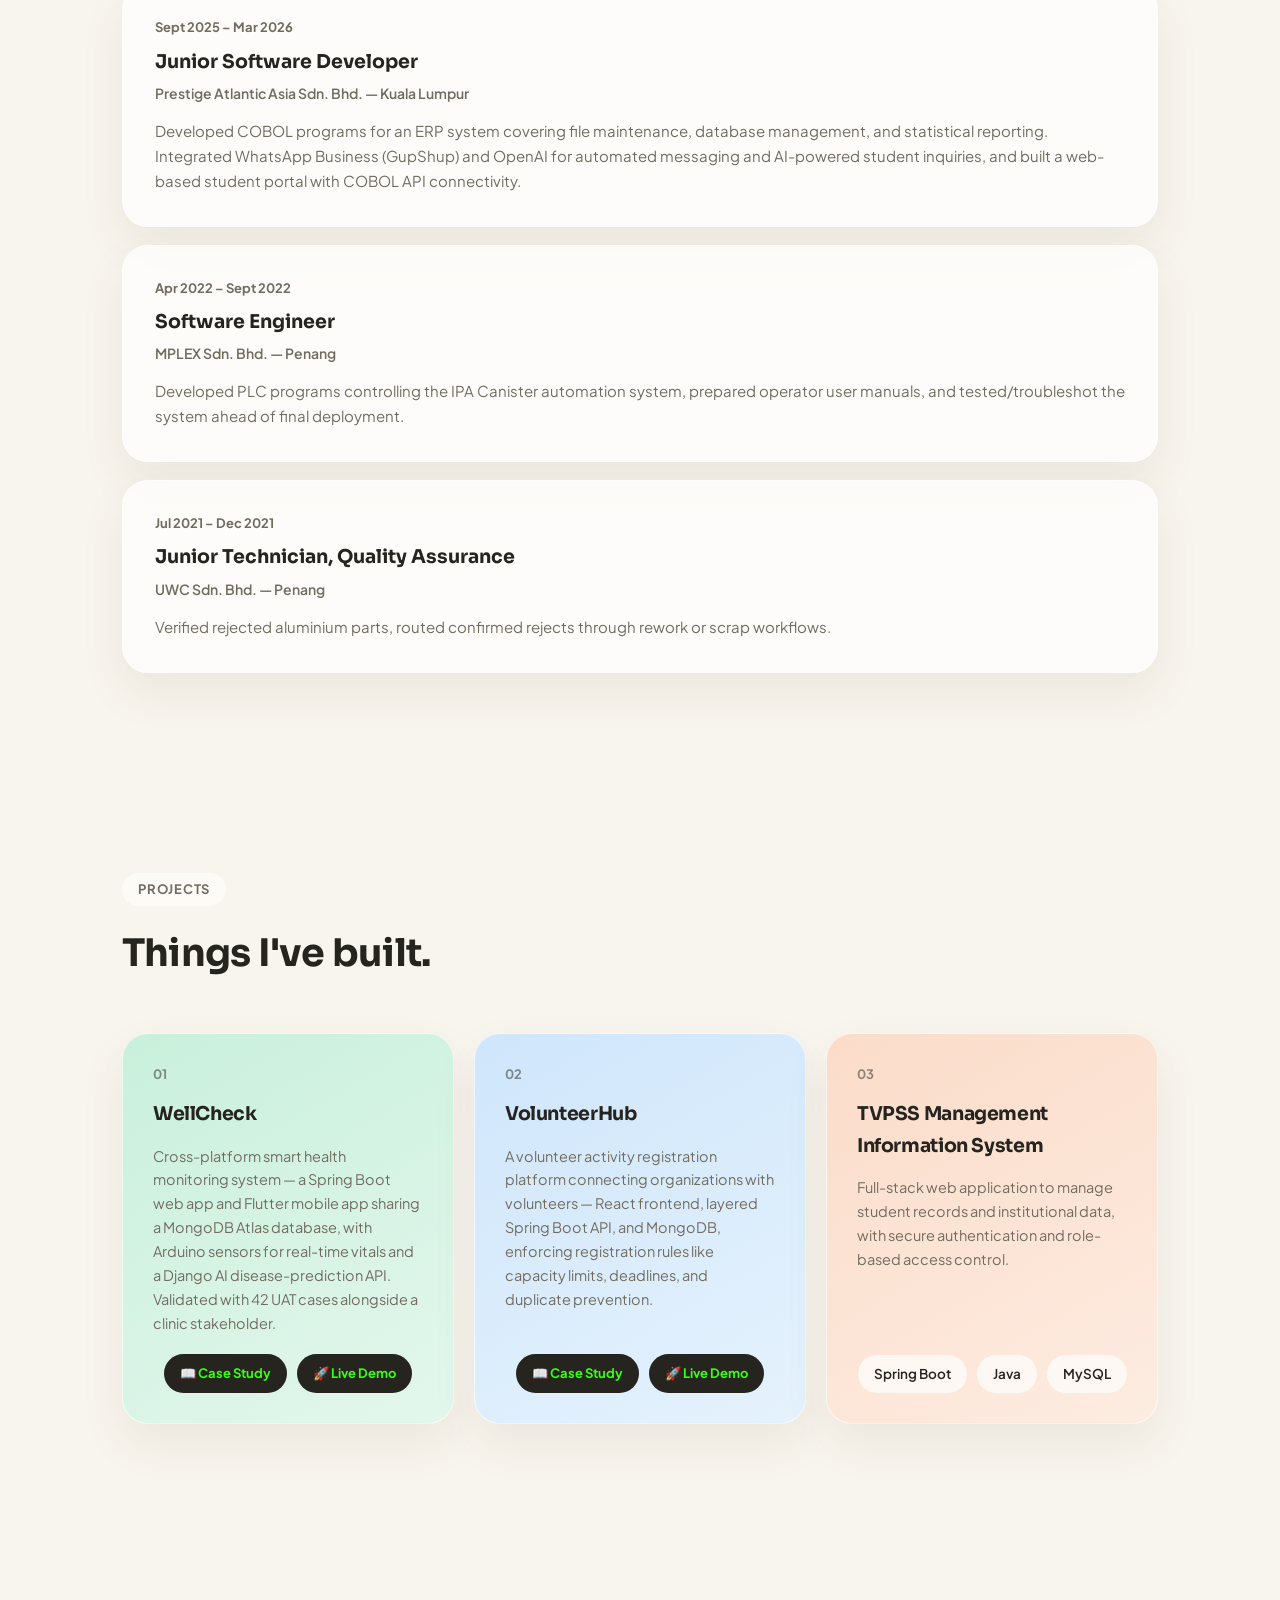
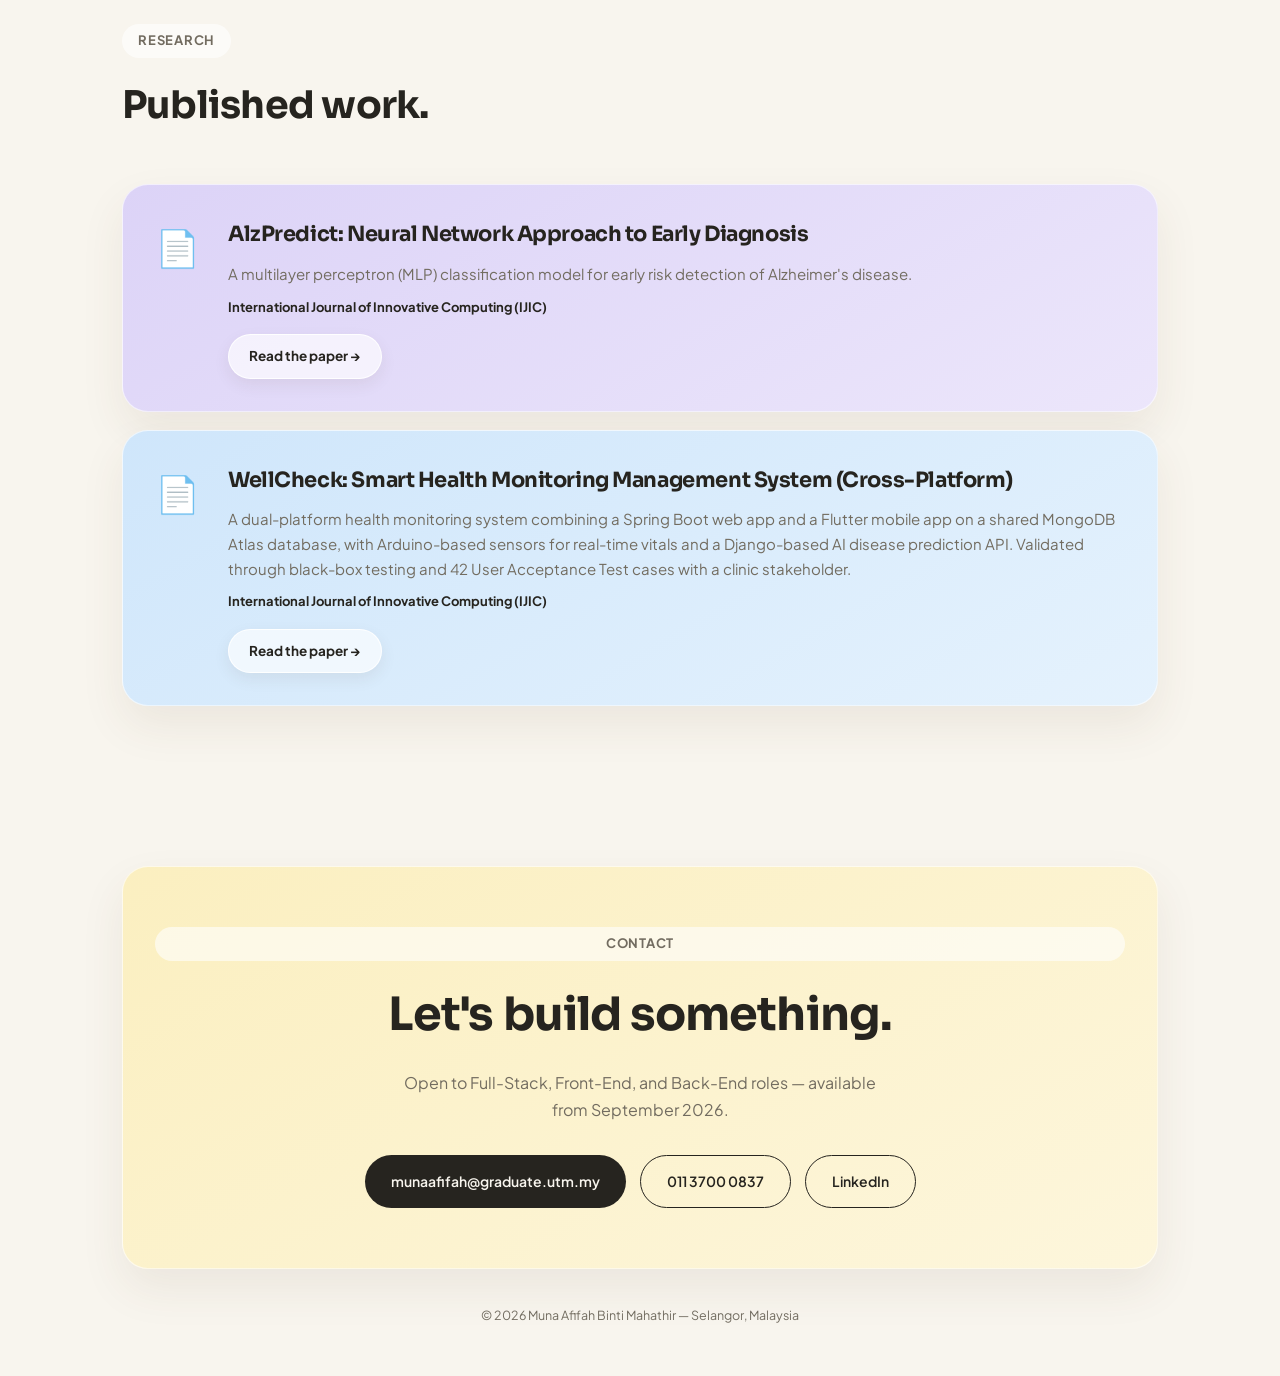
==== commit d6363085: "Update availability date in index.html" ====
--- a/index.html
+++ b/index.html
@@ -45,7 +45,7 @@
     <div class="hero-card">
       <div class="hero-text">
         <div class="badge-row">
-          <div class="eyebrow">👋 Available from September 2026</div>
+          <div class="eyebrow">👋 Available from October 2026</div>
           <div class="eyebrow">📍 Selangor, Malaysia</div>
         </div>
         <h1>Software Engineer<br>who builds the <span class="highlight">whole stack.</span></h1>
--- a/style.css
+++ b/style.css
@@ -236,18 +236,54 @@
 .cs-list{padding:28px;}
 .cs-list ul{padding-left:20px; color:var(--ink-soft); font-size:15px; display:flex; flex-direction:column; gap:10px;}
 .cs-list h3{font-size:17px; margin-bottom:14px;}
-.cs-arch-flow{display:flex; flex-direction:column; gap:14px;}
-.cs-arch-step{
-  display:flex; align-items:center; gap:18px; padding:20px 26px;
-}
-.cs-arch-step .step-label{font-weight:700; font-size:15.5px;}
-.cs-arch-step .step-sub{font-size:13px; color:var(--ink-soft);}
-.cs-arch-arrow{text-align:center; font-size:13px; color:var(--ink-soft); font-weight:600;}
+.stack-tags{display:flex; flex-wrap:wrap; gap:10px; justify-content:center;}
+.stack-tags span{
+  font-size:13.5px; font-weight:600; padding:8px 16px; border-radius:100px; background:rgba(255,255,255,0.7);
+  display:inline-flex; align-items:center; gap:8px;
+}
+.stack-tags .tag-logo{width:18px; height:18px; object-fit:contain; flex-shrink:0;}
 .rule-grid{display:grid; grid-template-columns:repeat(2,1fr); gap:18px;}
 @media(max-width:768px){.rule-grid{grid-template-columns:1fr;}}
 .rule-card{padding:26px;}
 .rule-card h3{font-size:16.5px; margin-bottom:8px;}
 .rule-card p{font-size:14.5px; color:var(--ink-soft);}
-.stack-tags{display:flex; flex-wrap:wrap; gap:10px;}
-.stack-tags span{font-size:13.5px; font-weight:600; padding:8px 16px; border-radius:100px; background:rgba(255,255,255,0.7);}
 .cs-cta-row{display:flex; gap:14px; flex-wrap:wrap; margin-top:8px;}
+
+/* ARCHITECTURE DIAGRAM */
+.arch-diagram{display:flex; flex-direction:column; align-items:center; padding:6px 0;}
+.arch-node{
+  display:flex; align-items:center; gap:16px;
+  background:rgba(255,255,255,0.8); backdrop-filter:blur(10px);
+  border:1px solid rgba(255,255,255,0.85);
+  border-radius:20px; padding:18px 26px;
+  box-shadow:var(--shadow);
+  width:100%; max-width:420px;
+}
+.arch-icon{
+  width:46px; height:46px; border-radius:14px; flex-shrink:0;
+  display:flex; align-items:center; justify-content:center; font-size:22px;
+  background:linear-gradient(150deg, var(--mint), var(--sky));
+}
+.arch-icon img{width:26px; height:26px; object-fit:contain;}
+.arch-text .arch-label{font-weight:700; font-size:15px;}
+.arch-text .arch-sub{font-size:12.5px; color:var(--ink-soft); margin-top:2px;}
+.arch-connector{position:relative; width:2px; height:52px; margin:2px 0;
+  background:linear-gradient(to bottom, var(--ink-soft), rgba(114,108,96,0.15));}
+.arch-connector::after{
+  content:''; position:absolute; bottom:-6px; left:50%; transform:translateX(-50%);
+  width:0; height:0; border-left:6px solid transparent; border-right:6px solid transparent;
+  border-top:8px solid var(--ink-soft);
+}
+.arch-connector .connector-label{
+  position:absolute; left:20px; top:50%; transform:translateY(-50%);
+  font-size:11px; font-weight:700; color:var(--ink-soft); background:var(--cream);
+  padding:3px 12px; border-radius:100px; white-space:nowrap;
+  box-shadow:0 2px 8px rgba(90,70,40,0.1);
+}
+@media(max-width:480px){
+  .arch-connector .connector-label{font-size:10px; left:14px; padding:2px 9px;}
+}
+
+/* COMPACT CASE STUDY VARIANT */
+.cs-section.compact{padding:36px 0;}
+.cs-section.compact h2{margin-bottom:18px; font-size:clamp(21px,3vw,26px);}
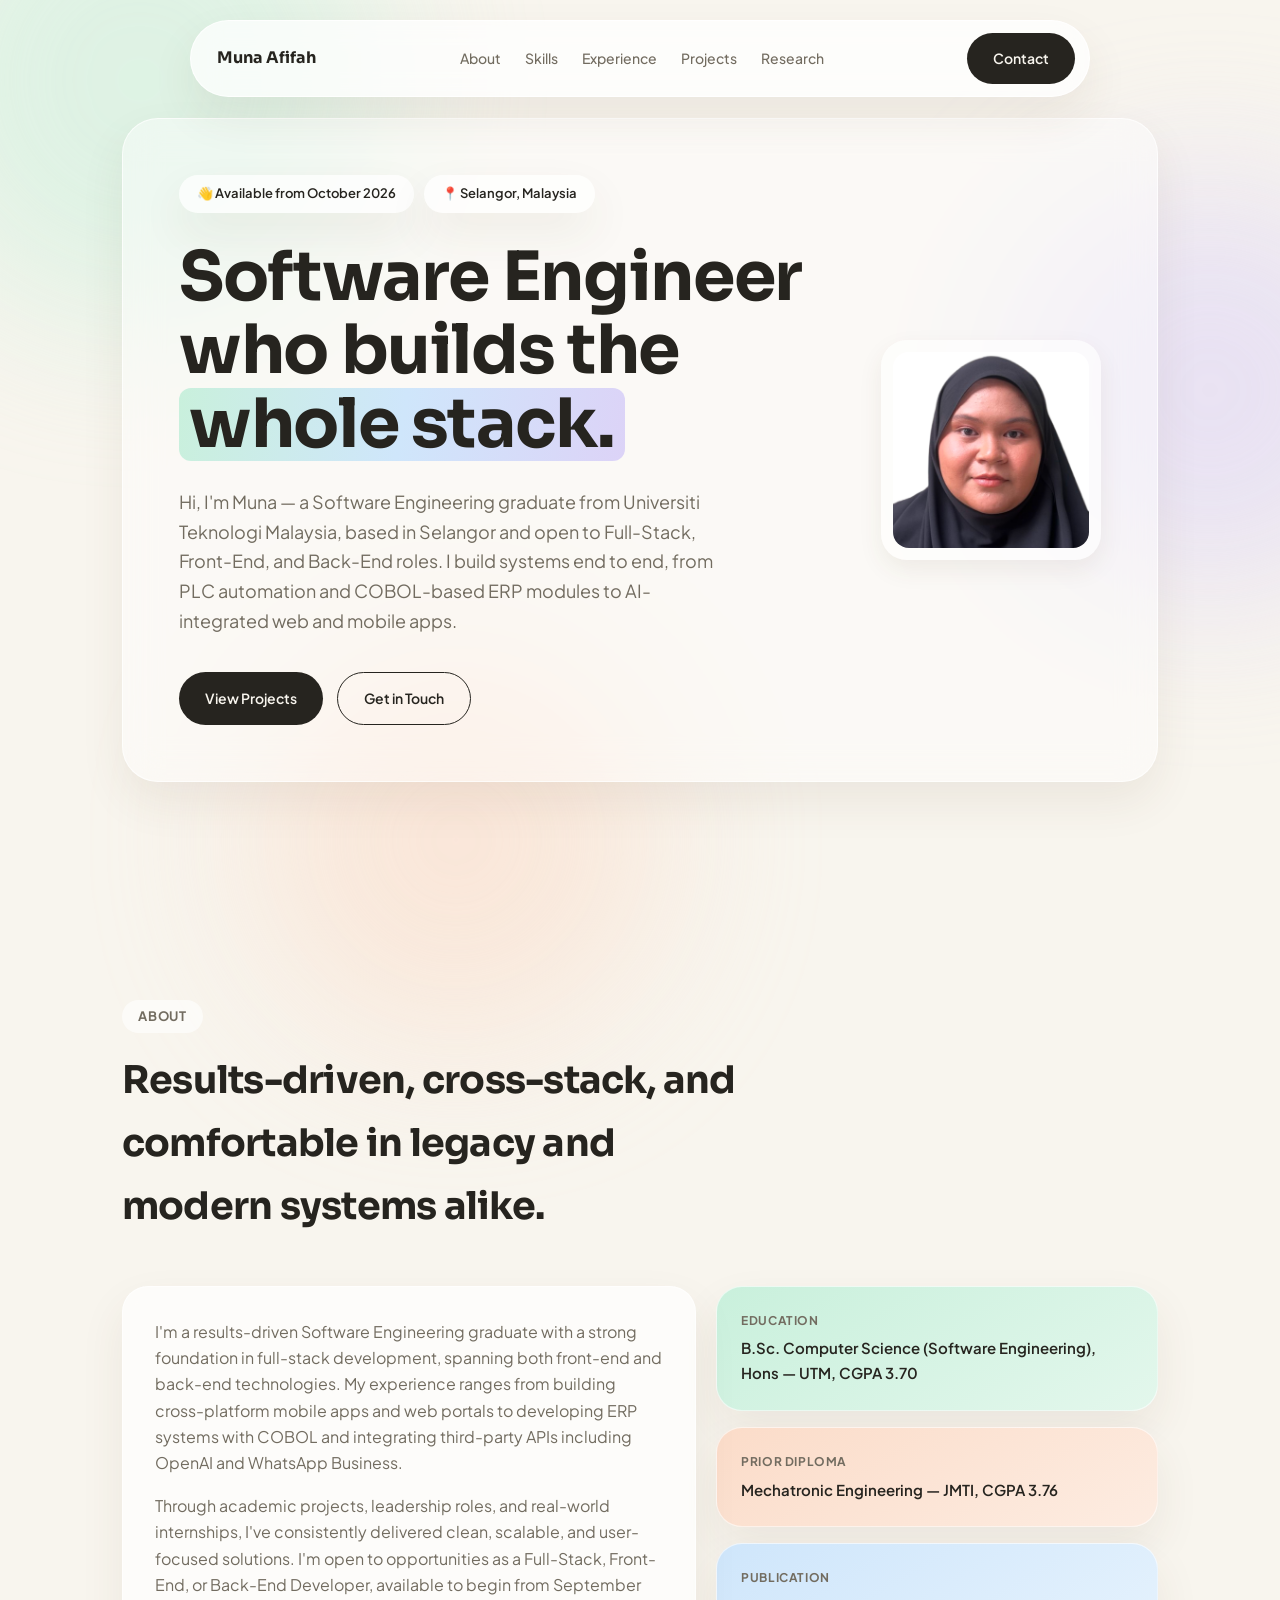
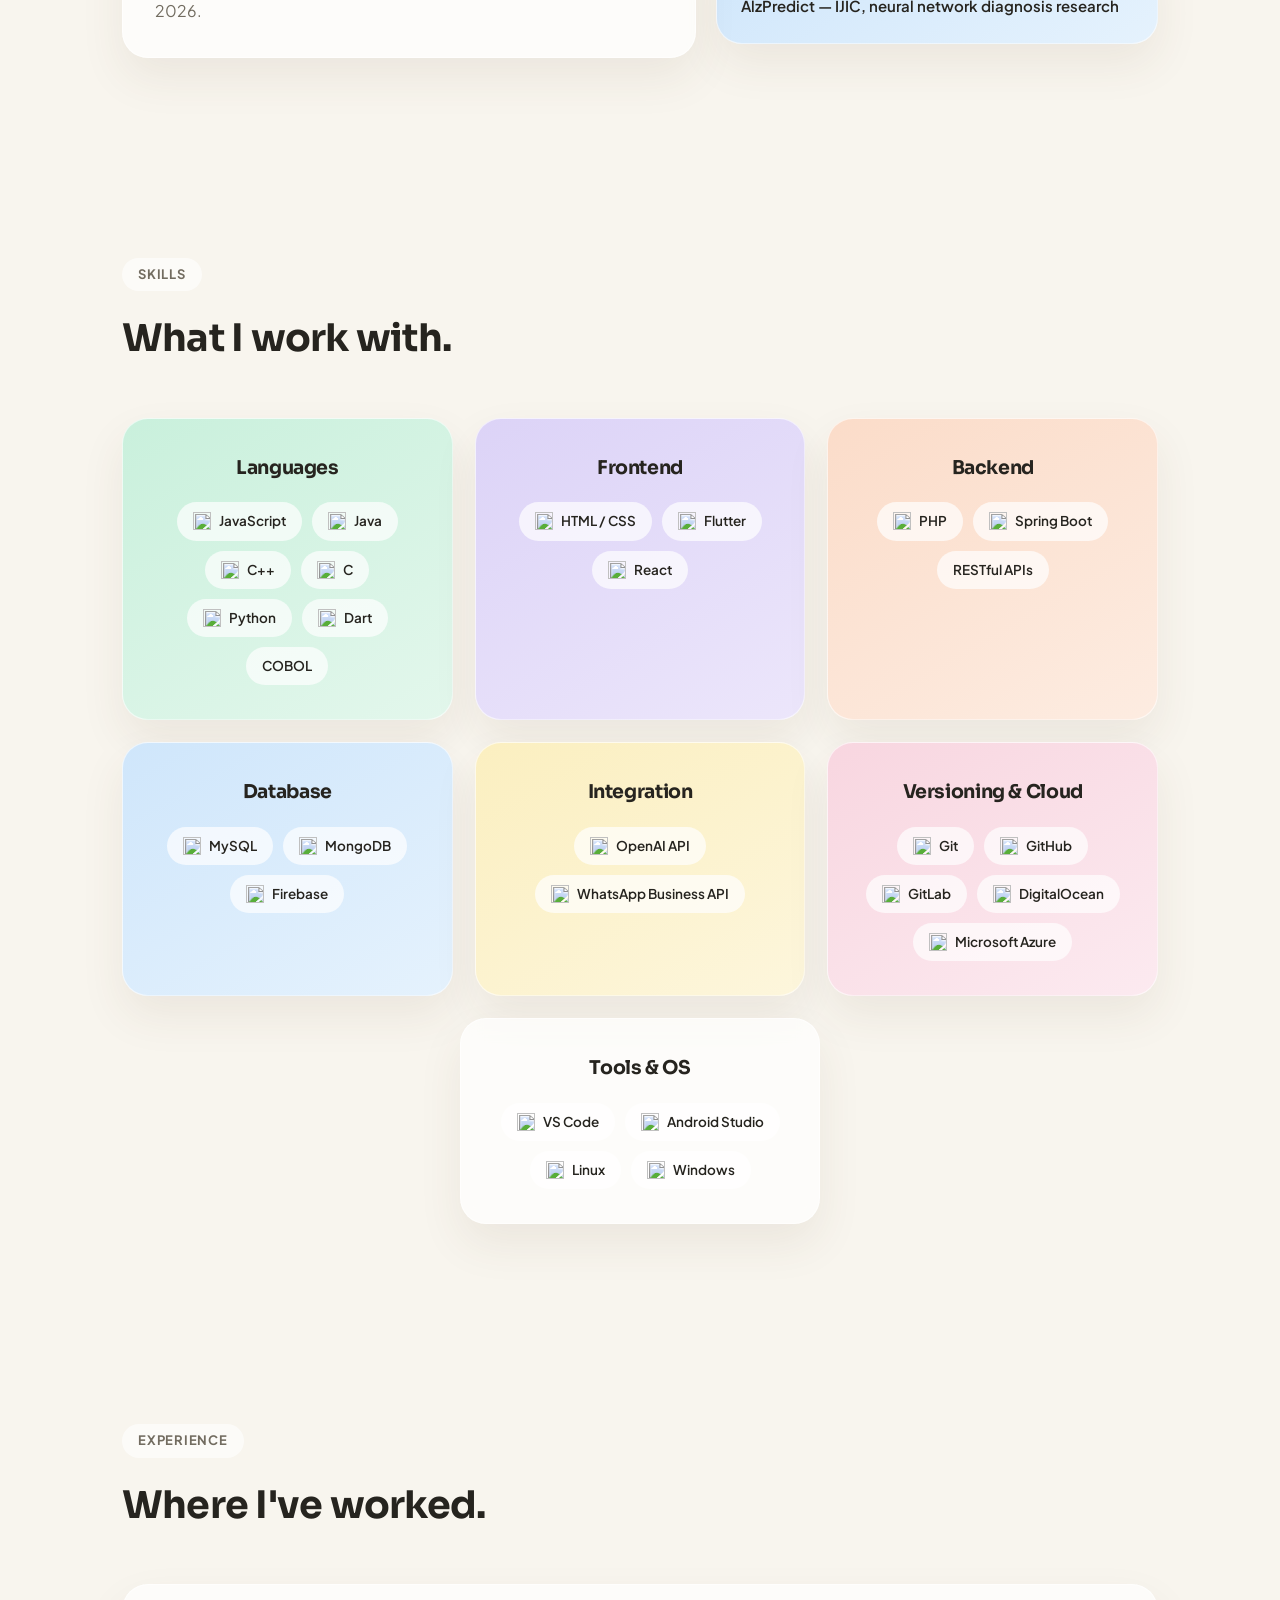
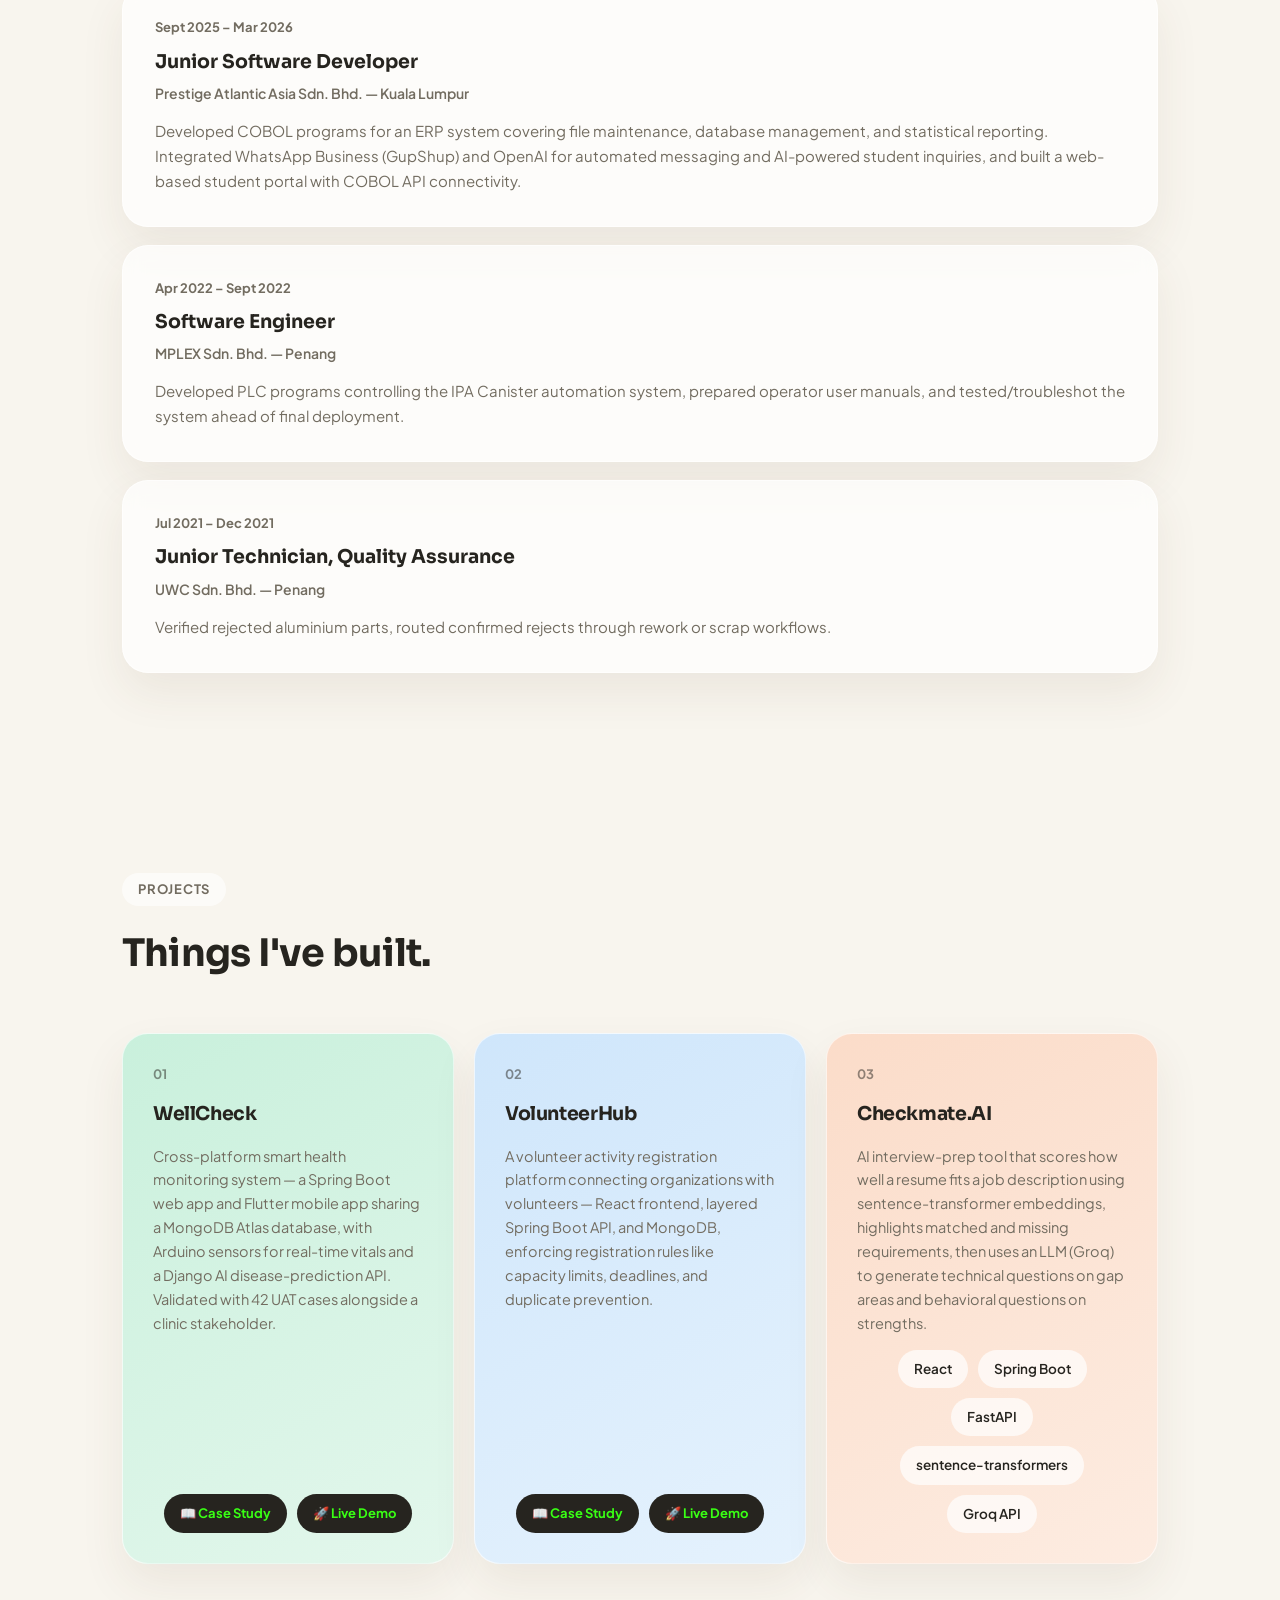
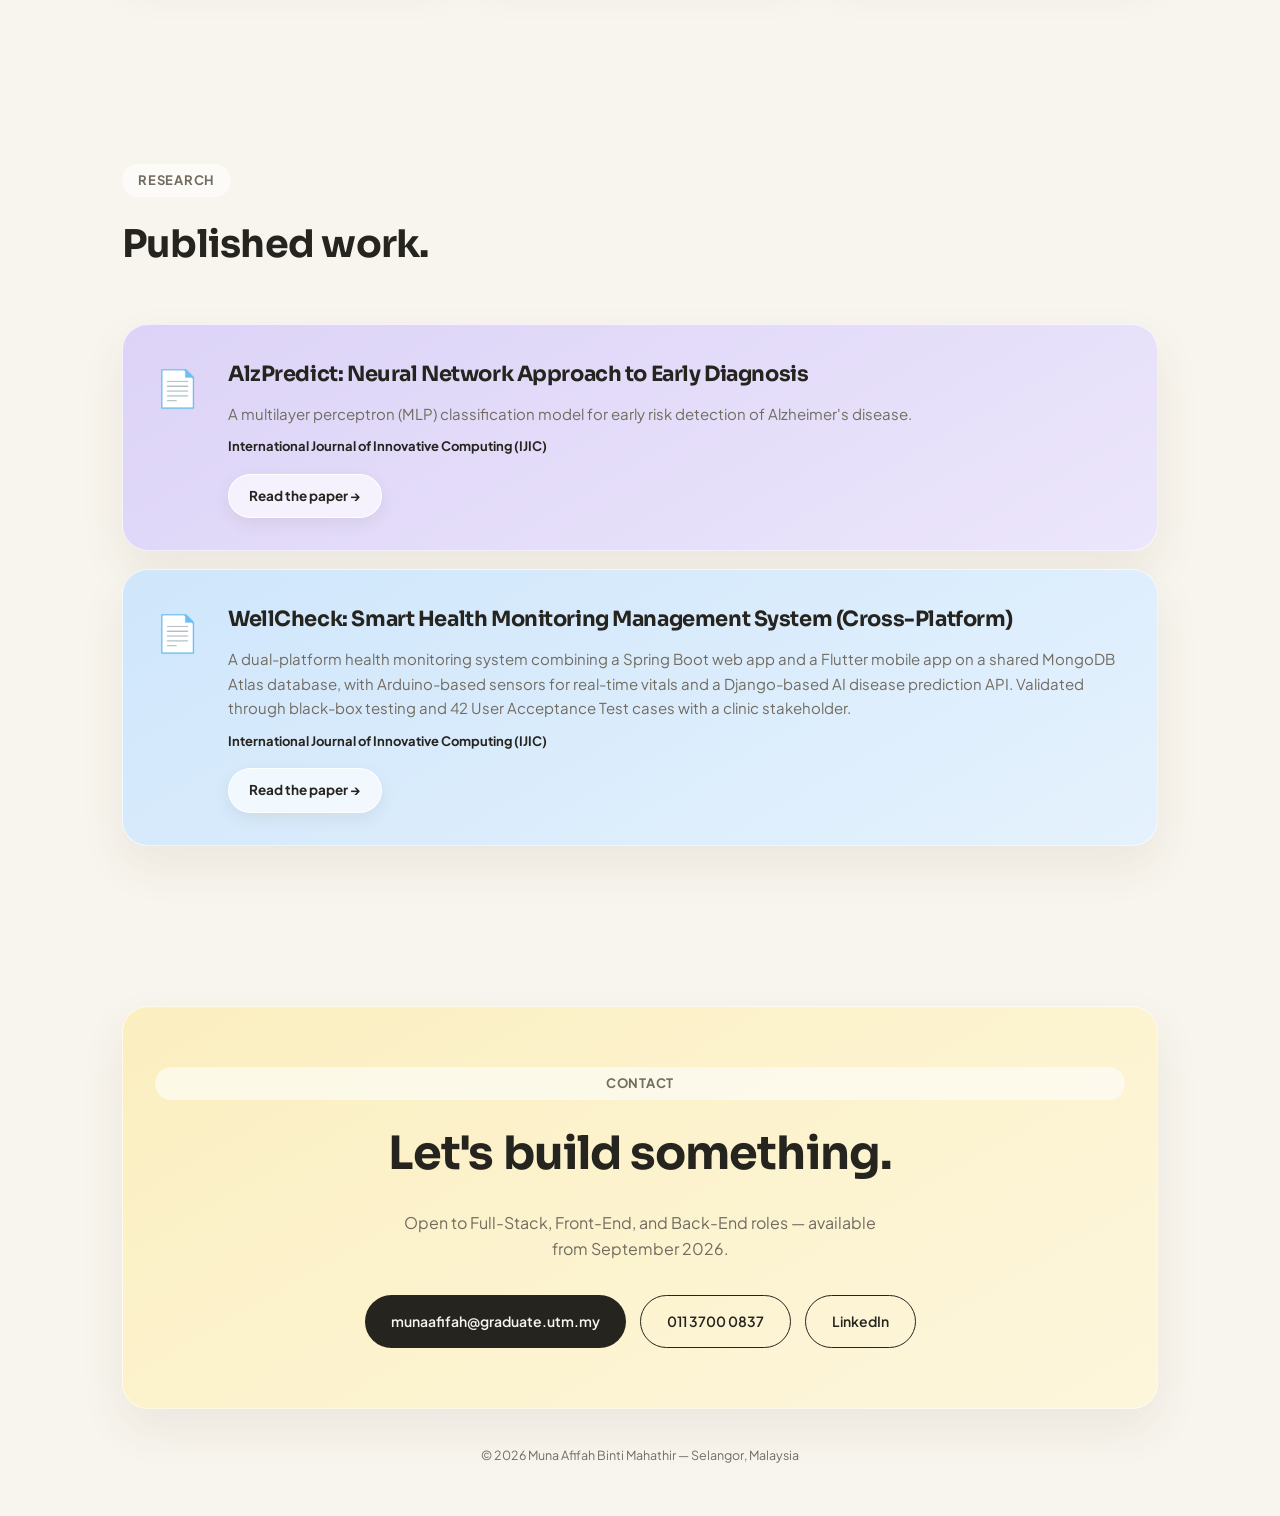
==== commit 8d137a8e: "Update project details in index.html" ====
--- a/index.html
+++ b/index.html
@@ -203,9 +203,9 @@
       </div>
       <div class="card card-peach project-card">
         <div class="project-num">03</div>
-        <h3>TVPSS Management Information System</h3>
-        <p>Full-stack web application to manage student records and institutional data, with secure authentication and role-based access control.</p>
-        <div class="tags"><span>Spring Boot</span><span>Java</span><span>MySQL</span></div>
+        <h3>Checkmate.AI</h3>
+        <p>AI interview-prep tool that scores how well a resume fits a job description using sentence-transformer embeddings, highlights matched and missing requirements, then uses an LLM (Groq) to generate technical questions on gap areas and behavioral questions on strengths.</p>
+        <div class="tags"><span>React</span><span>Spring Boot</span><span>FastAPI</span><span>sentence-transformers</span><span>Groq API</span></div>
       </div>
     </div>
   </div>
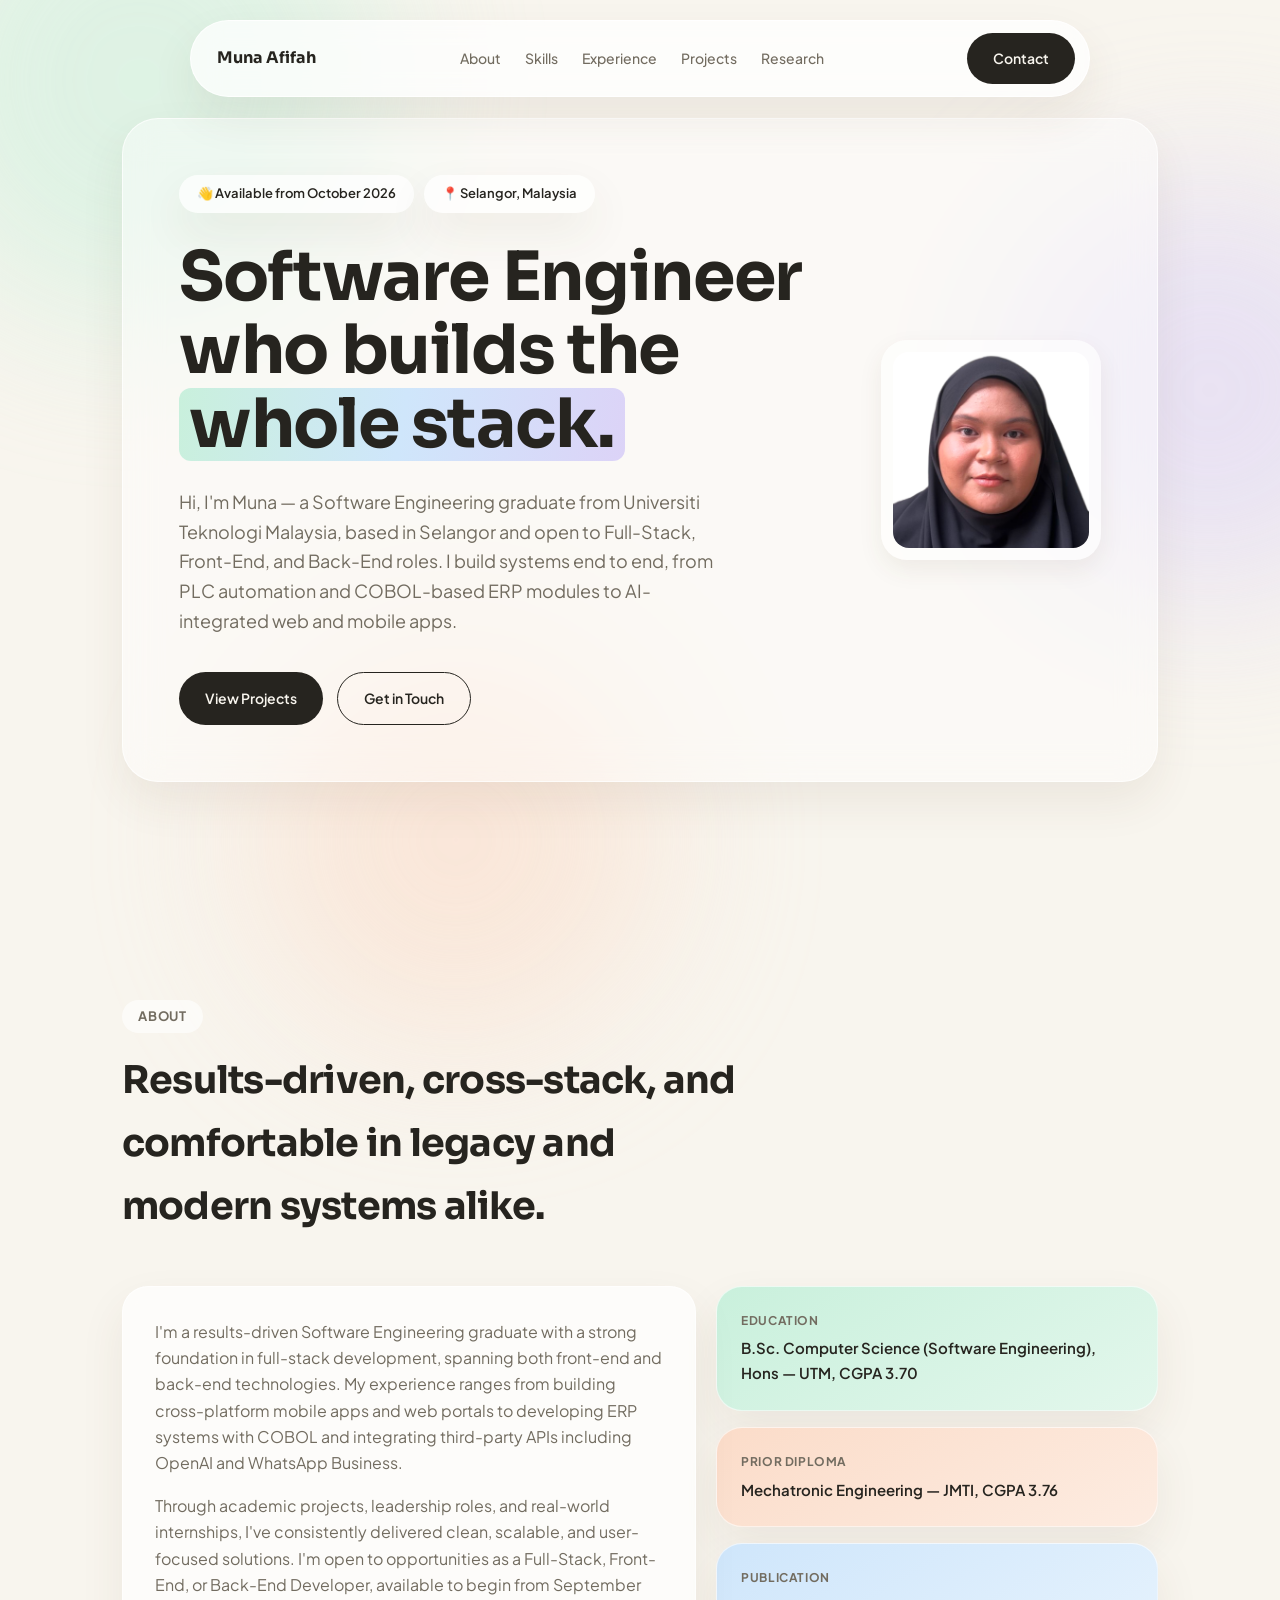
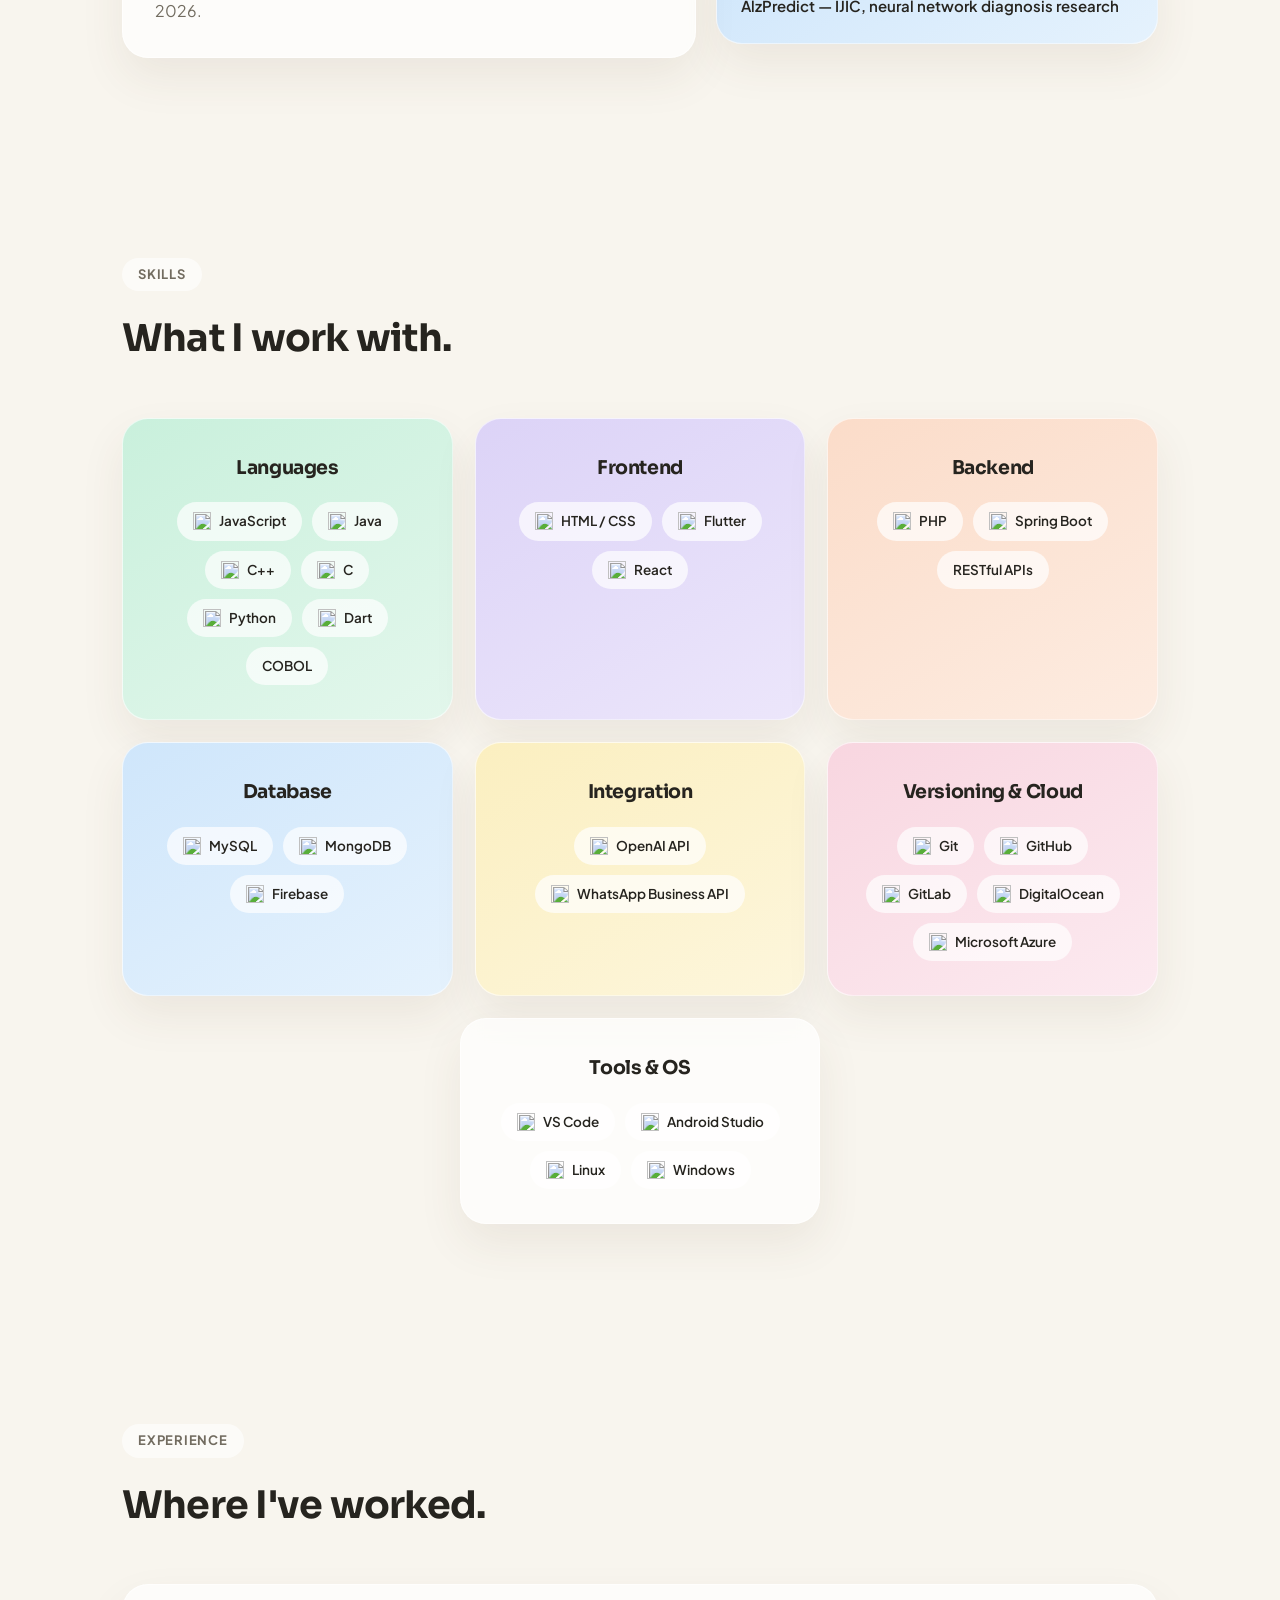
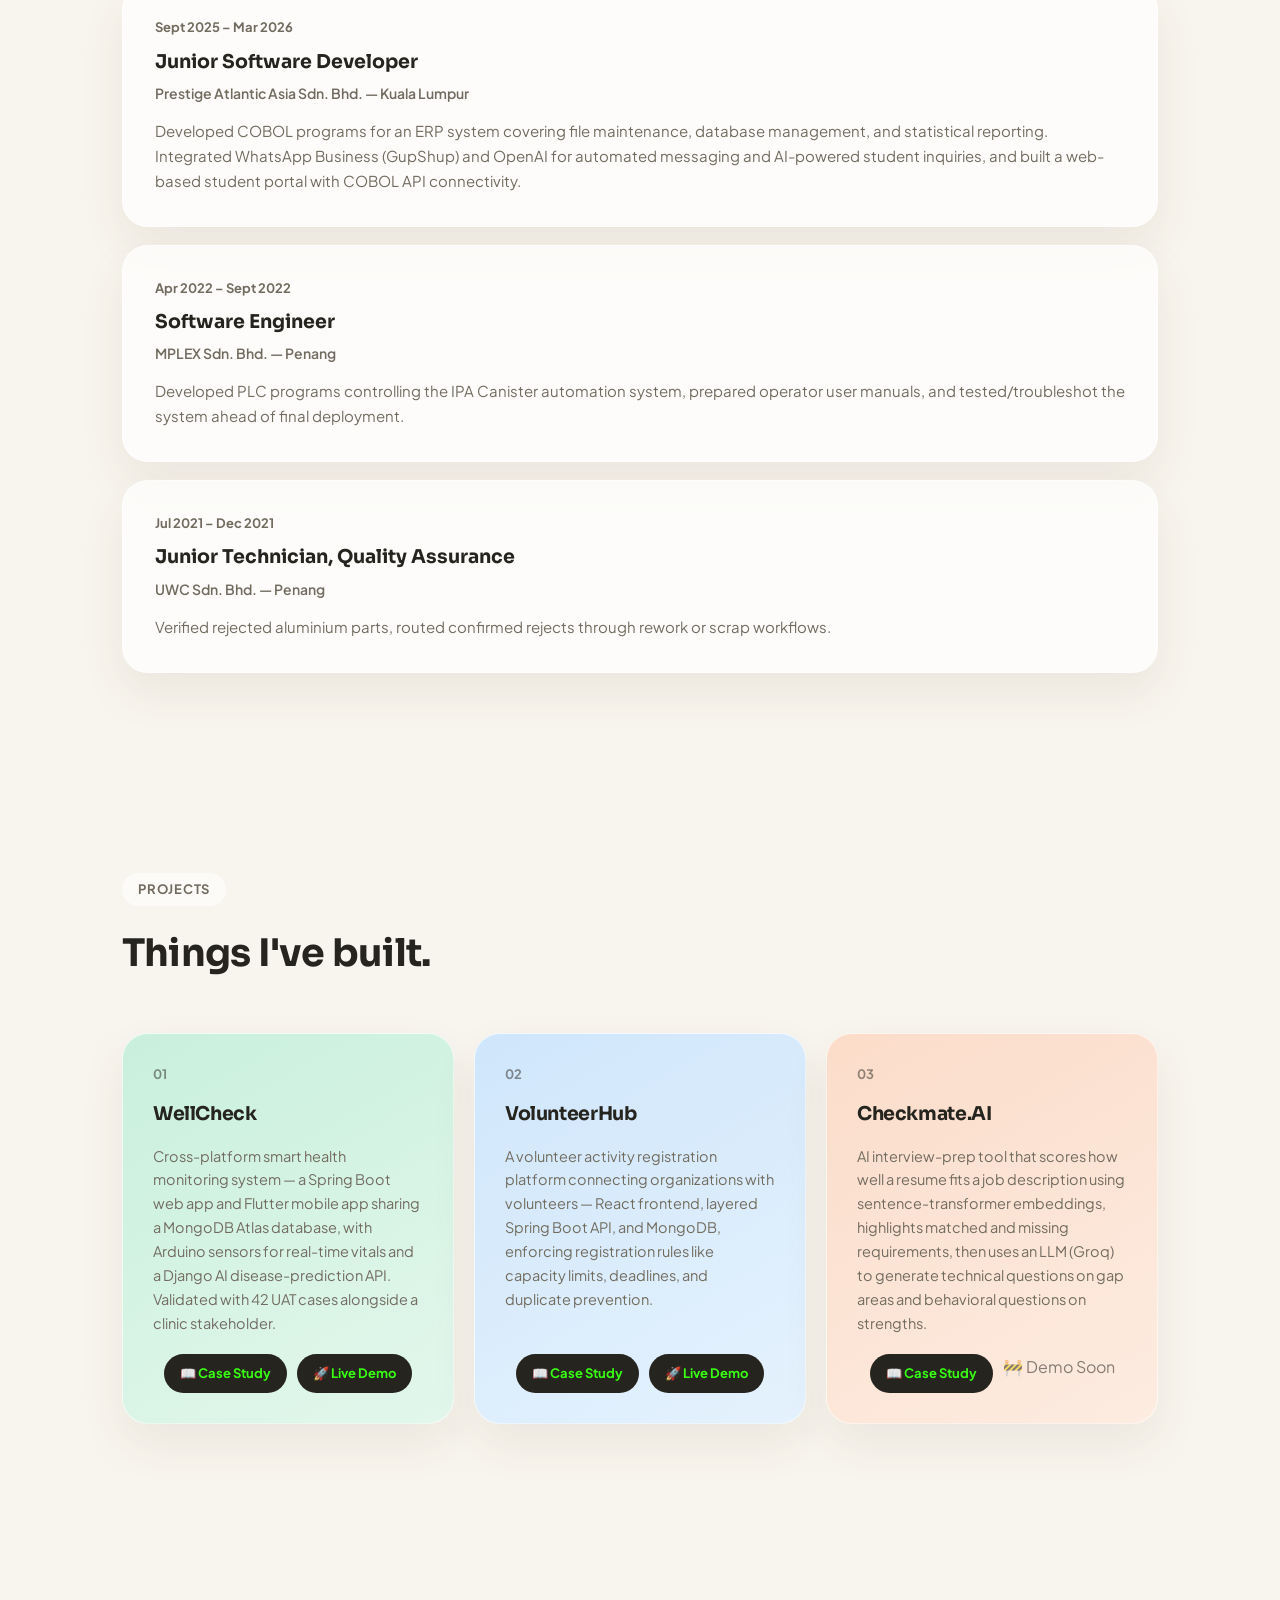
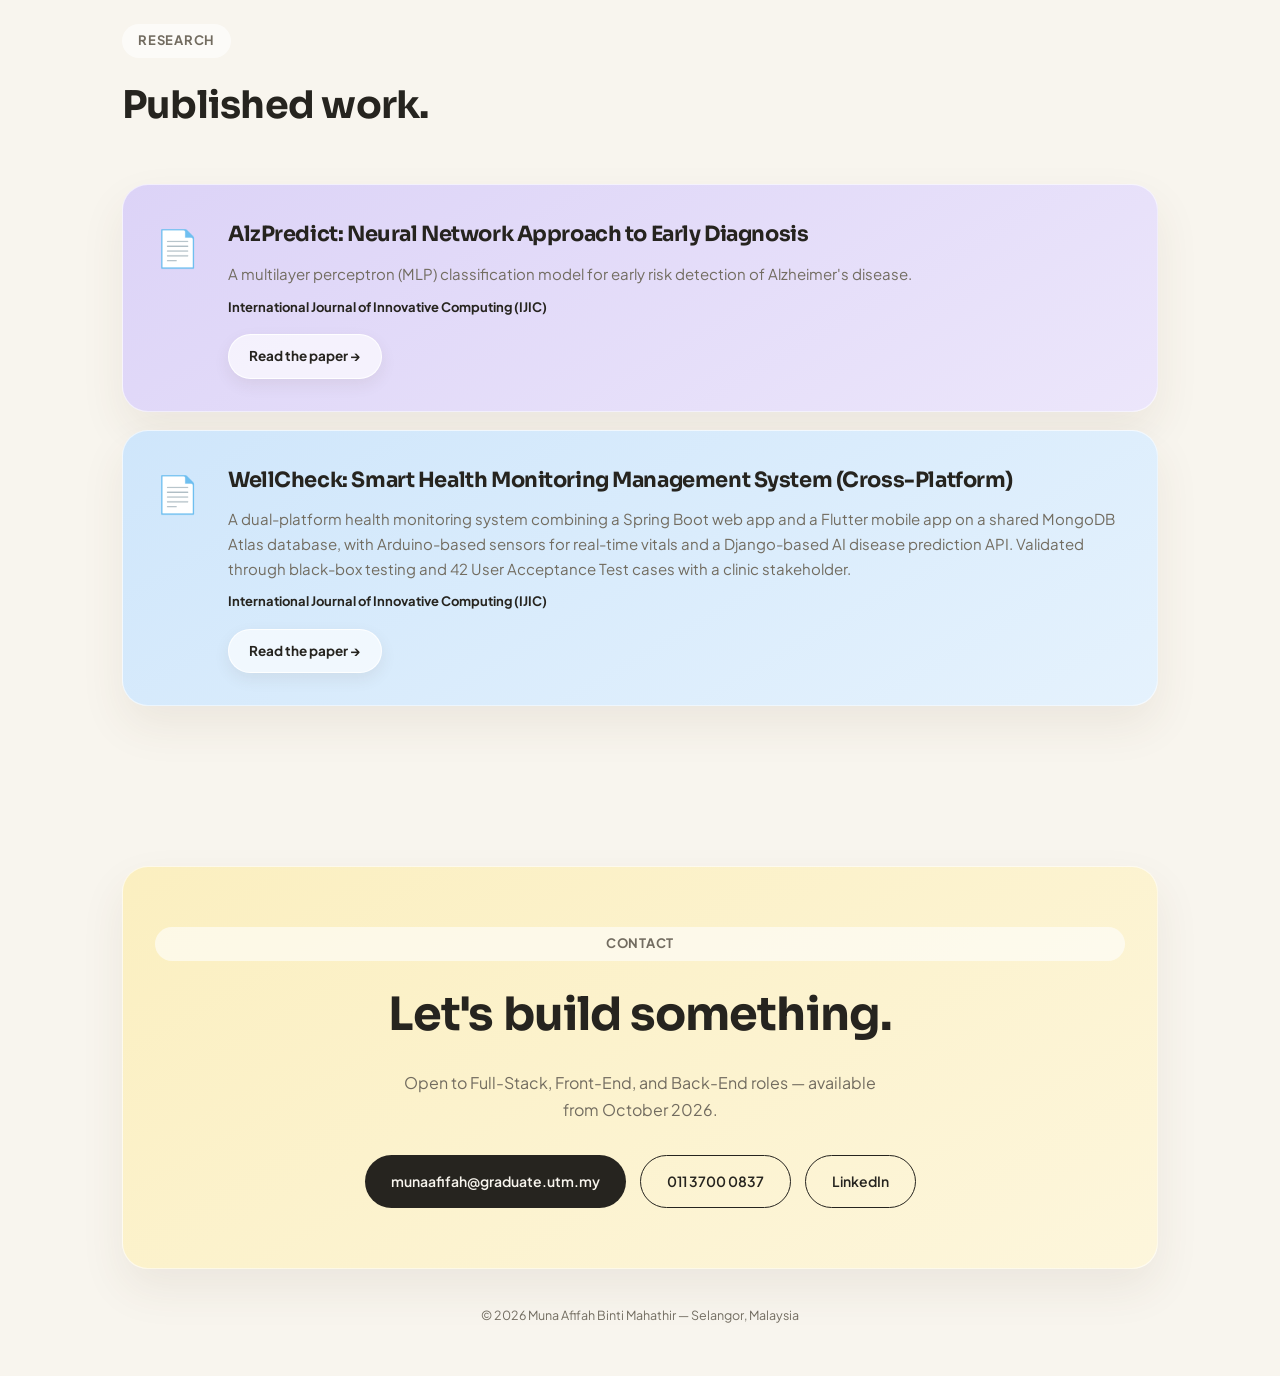
==== commit 3c79751f: "Update project availability date and add links" ====
--- a/index.html
+++ b/index.html
@@ -205,7 +205,10 @@
         <div class="project-num">03</div>
         <h3>Checkmate.AI</h3>
         <p>AI interview-prep tool that scores how well a resume fits a job description using sentence-transformer embeddings, highlights matched and missing requirements, then uses an LLM (Groq) to generate technical questions on gap areas and behavioral questions on strengths.</p>
-        <div class="tags"><span>React</span><span>Spring Boot</span><span>FastAPI</span><span>sentence-transformers</span><span>Groq API</span></div>
+        <div class="project-links">
+          <a href="project-checkmate.html" class="link-case">📖 Case Study</a>
+          <span class="link-live" aria-disabled="true" title="Deployment in progress" style="opacity:0.55; cursor:default;">🚧 Demo Soon</span>
+        </div>
       </div>
     </div>
   </div>
@@ -243,7 +246,7 @@
     <div class="card card-butter contact-card">
       <div class="section-label" style="justify-content:center; display:flex;">Contact</div>
       <h2>Let's build something.</h2>
-      <p class="lede">Open to Full-Stack, Front-End, and Back-End roles &mdash; available from September 2026.</p>
+      <p class="lede">Open to Full-Stack, Front-End, and Back-End roles &mdash; available from October 2026.</p>
       <div class="contact-links">
         <a href="mailto:munaafifah@graduate.utm.my" class="btn btn-dark">munaafifah@graduate.utm.my</a>
         <a href="tel:+60113700837" class="btn btn-outline">011 3700 0837</a>
